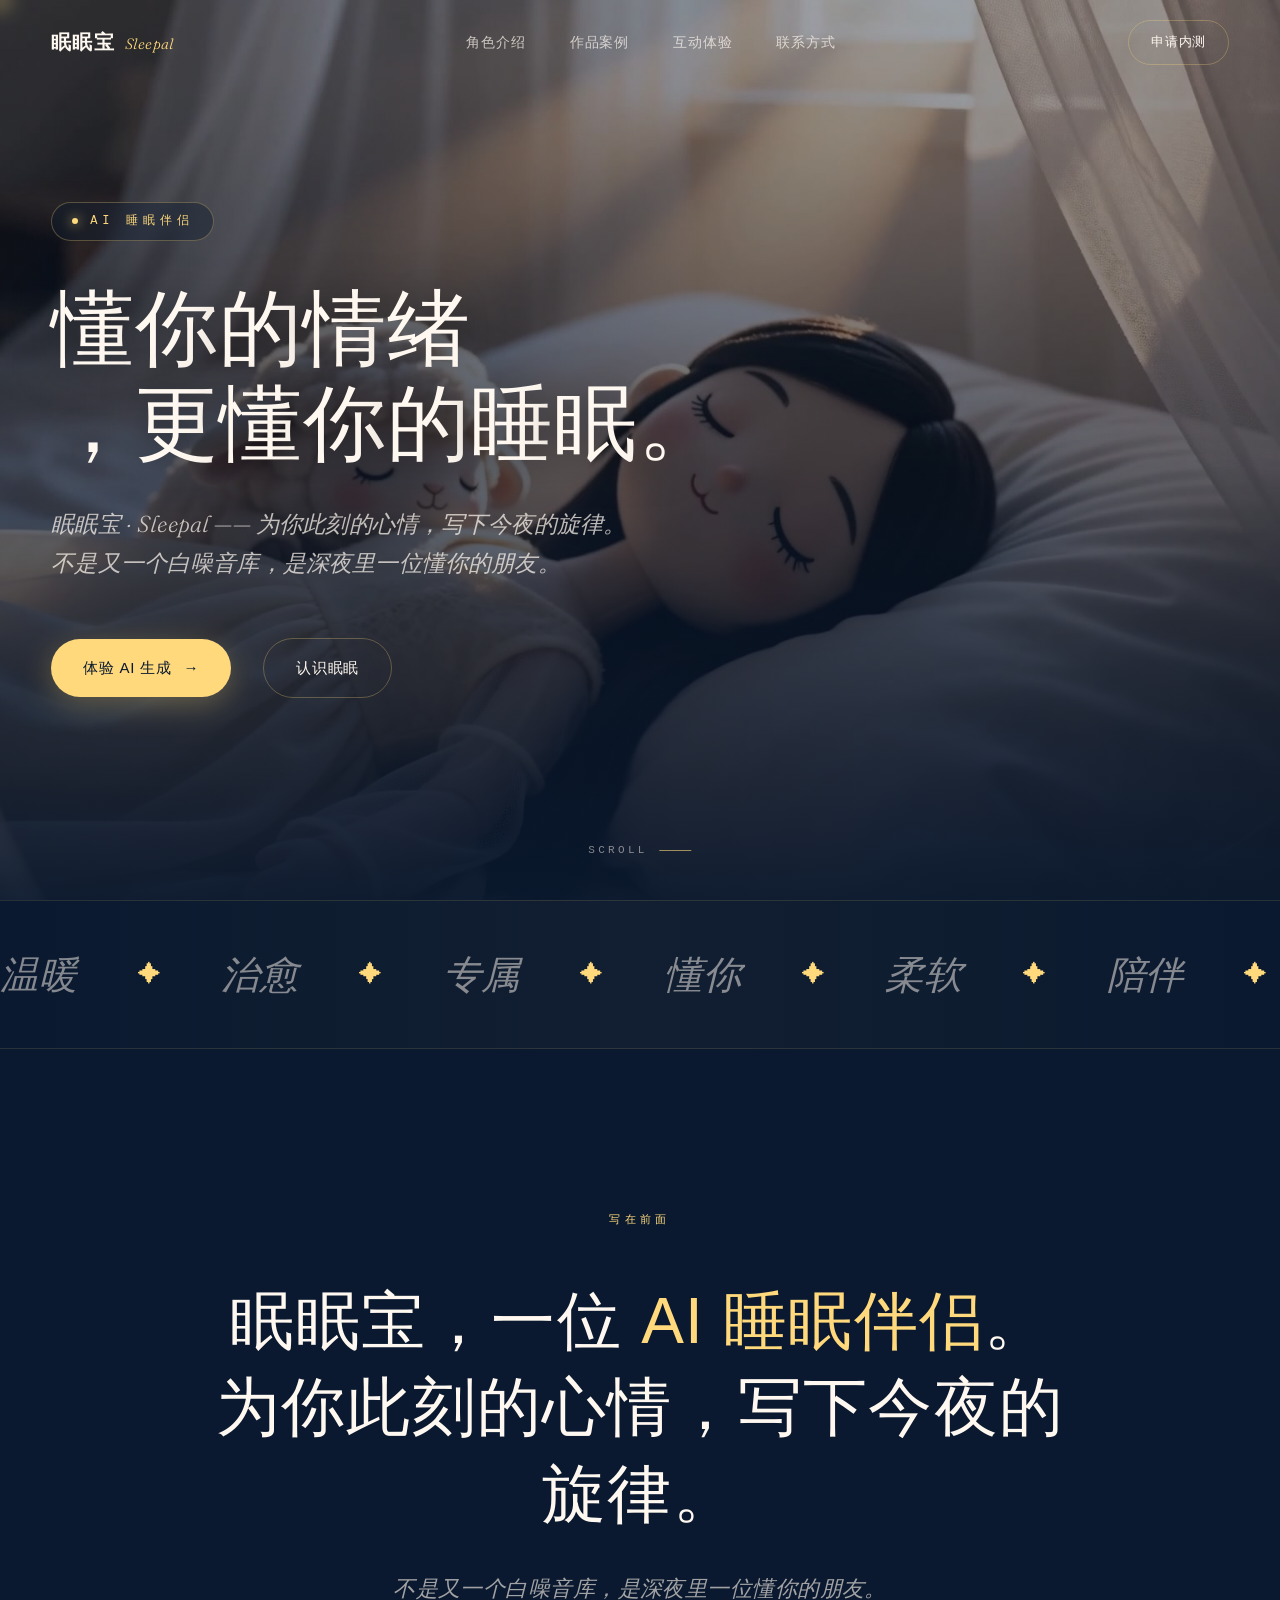
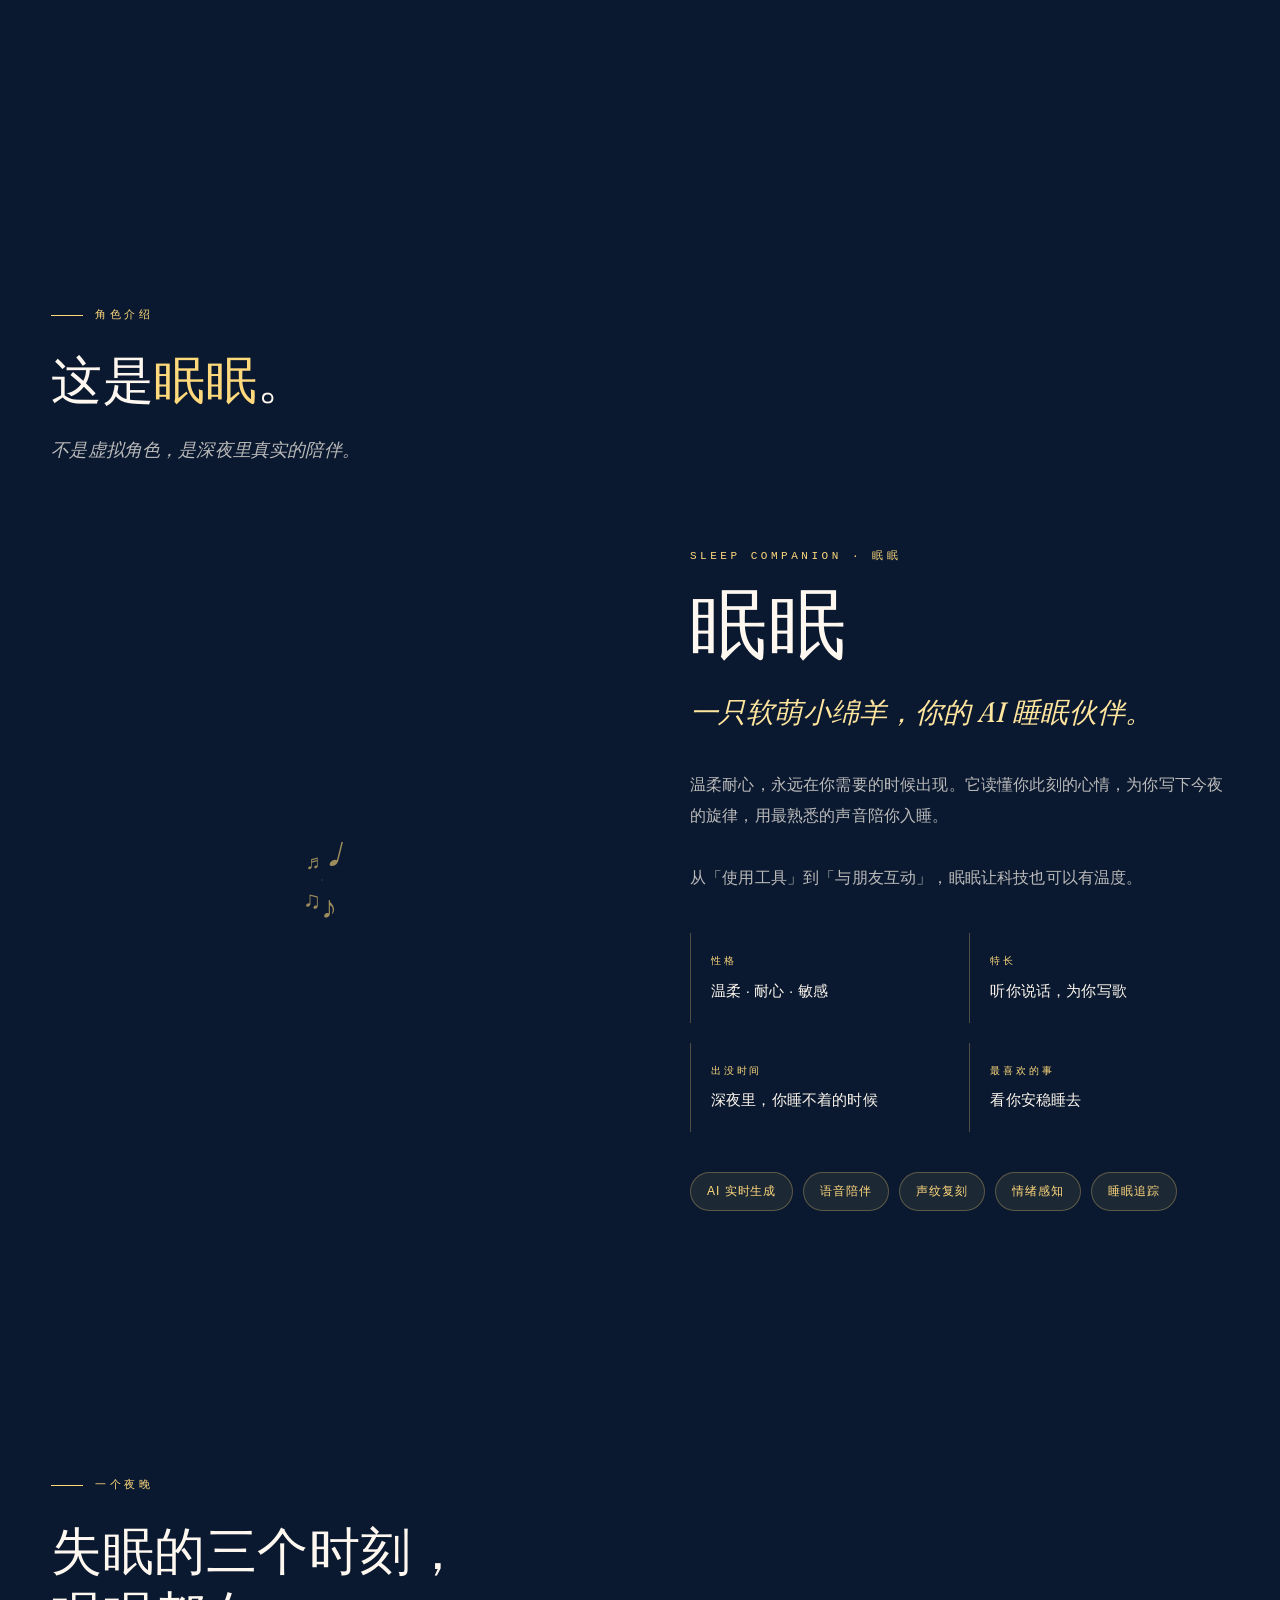
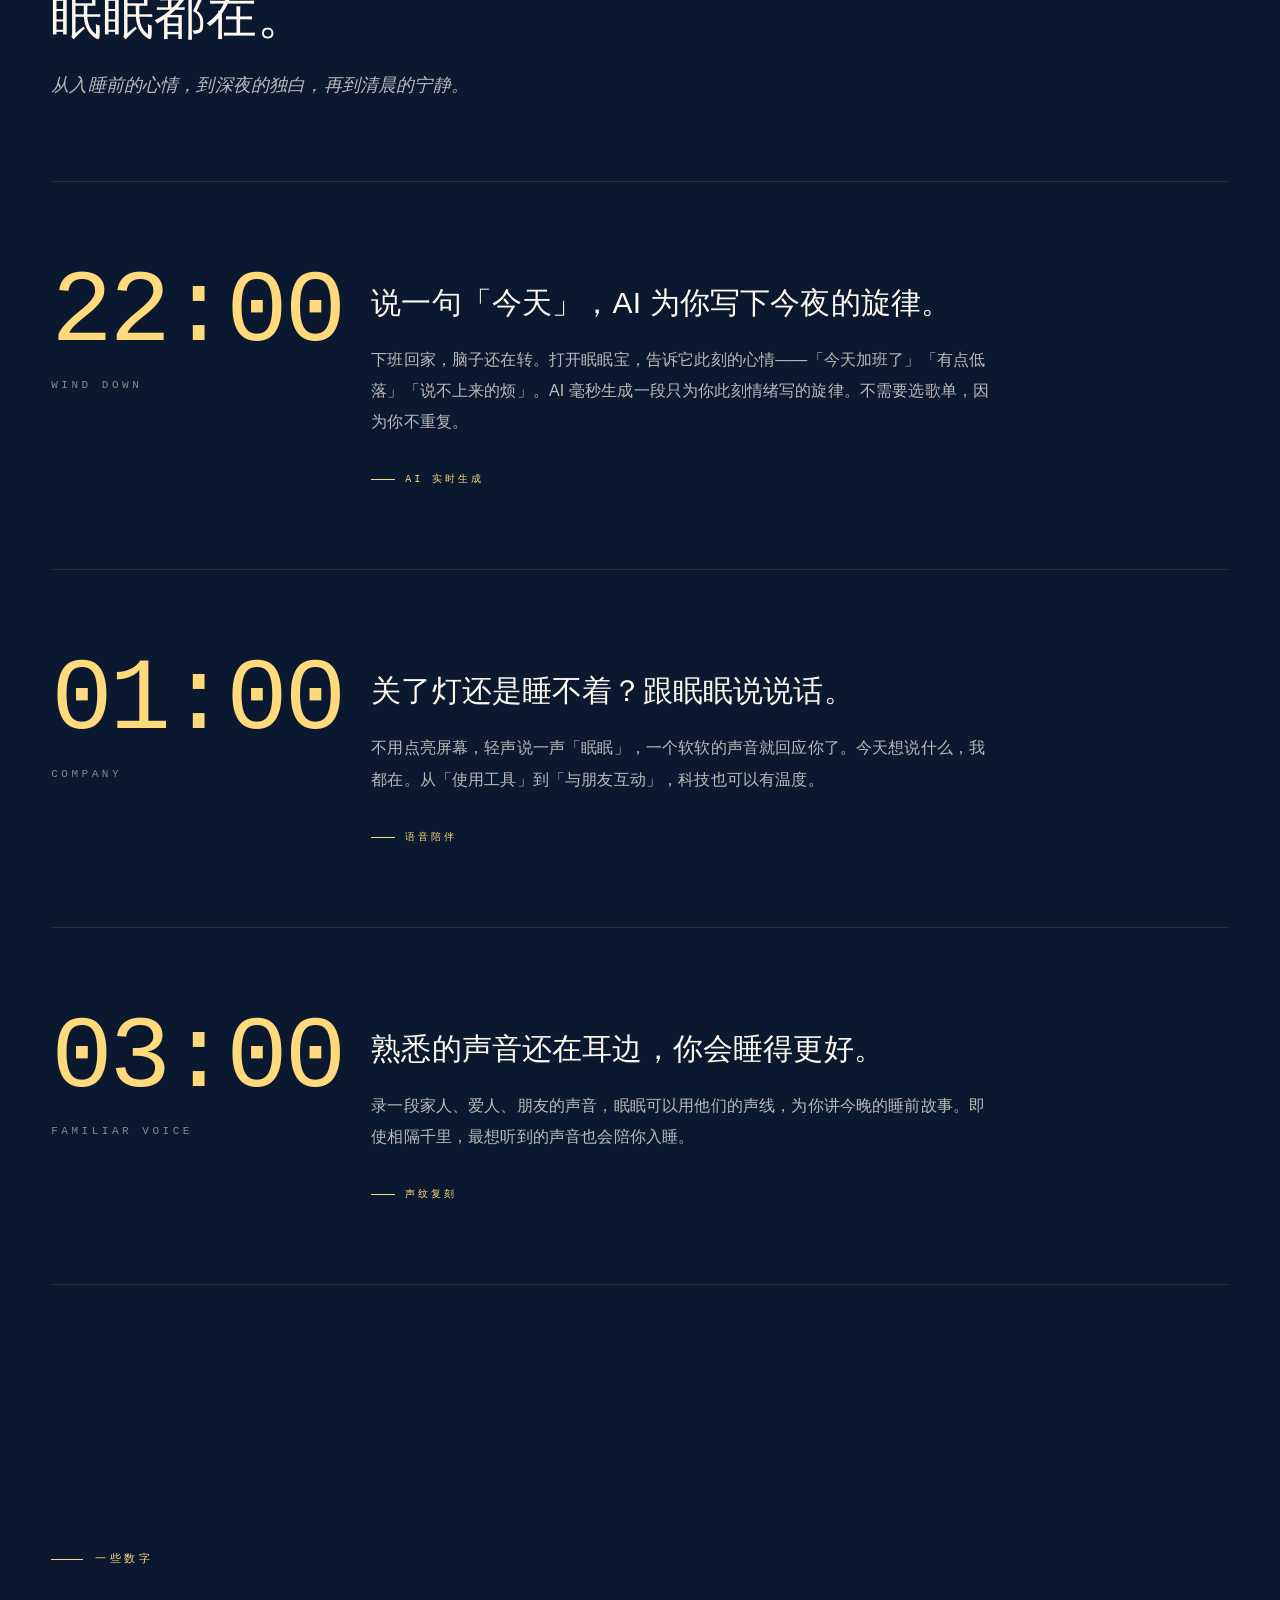
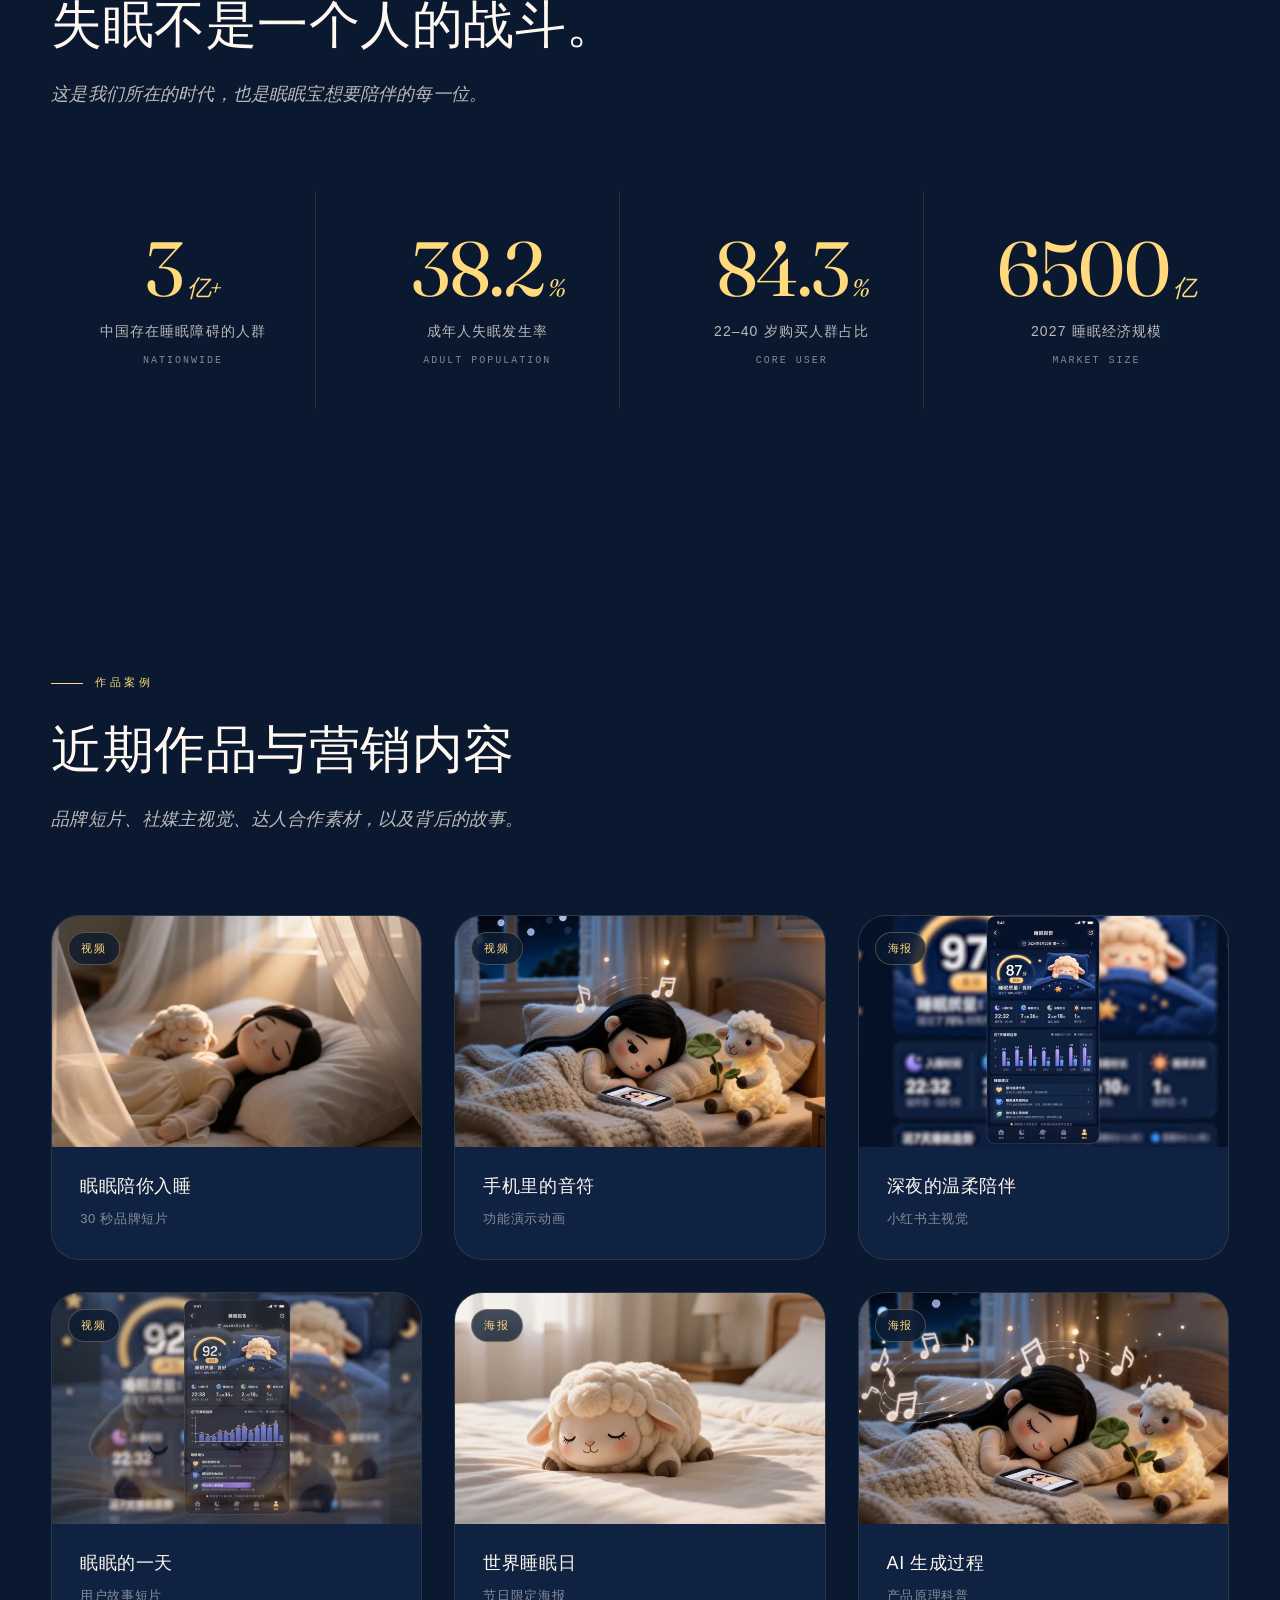
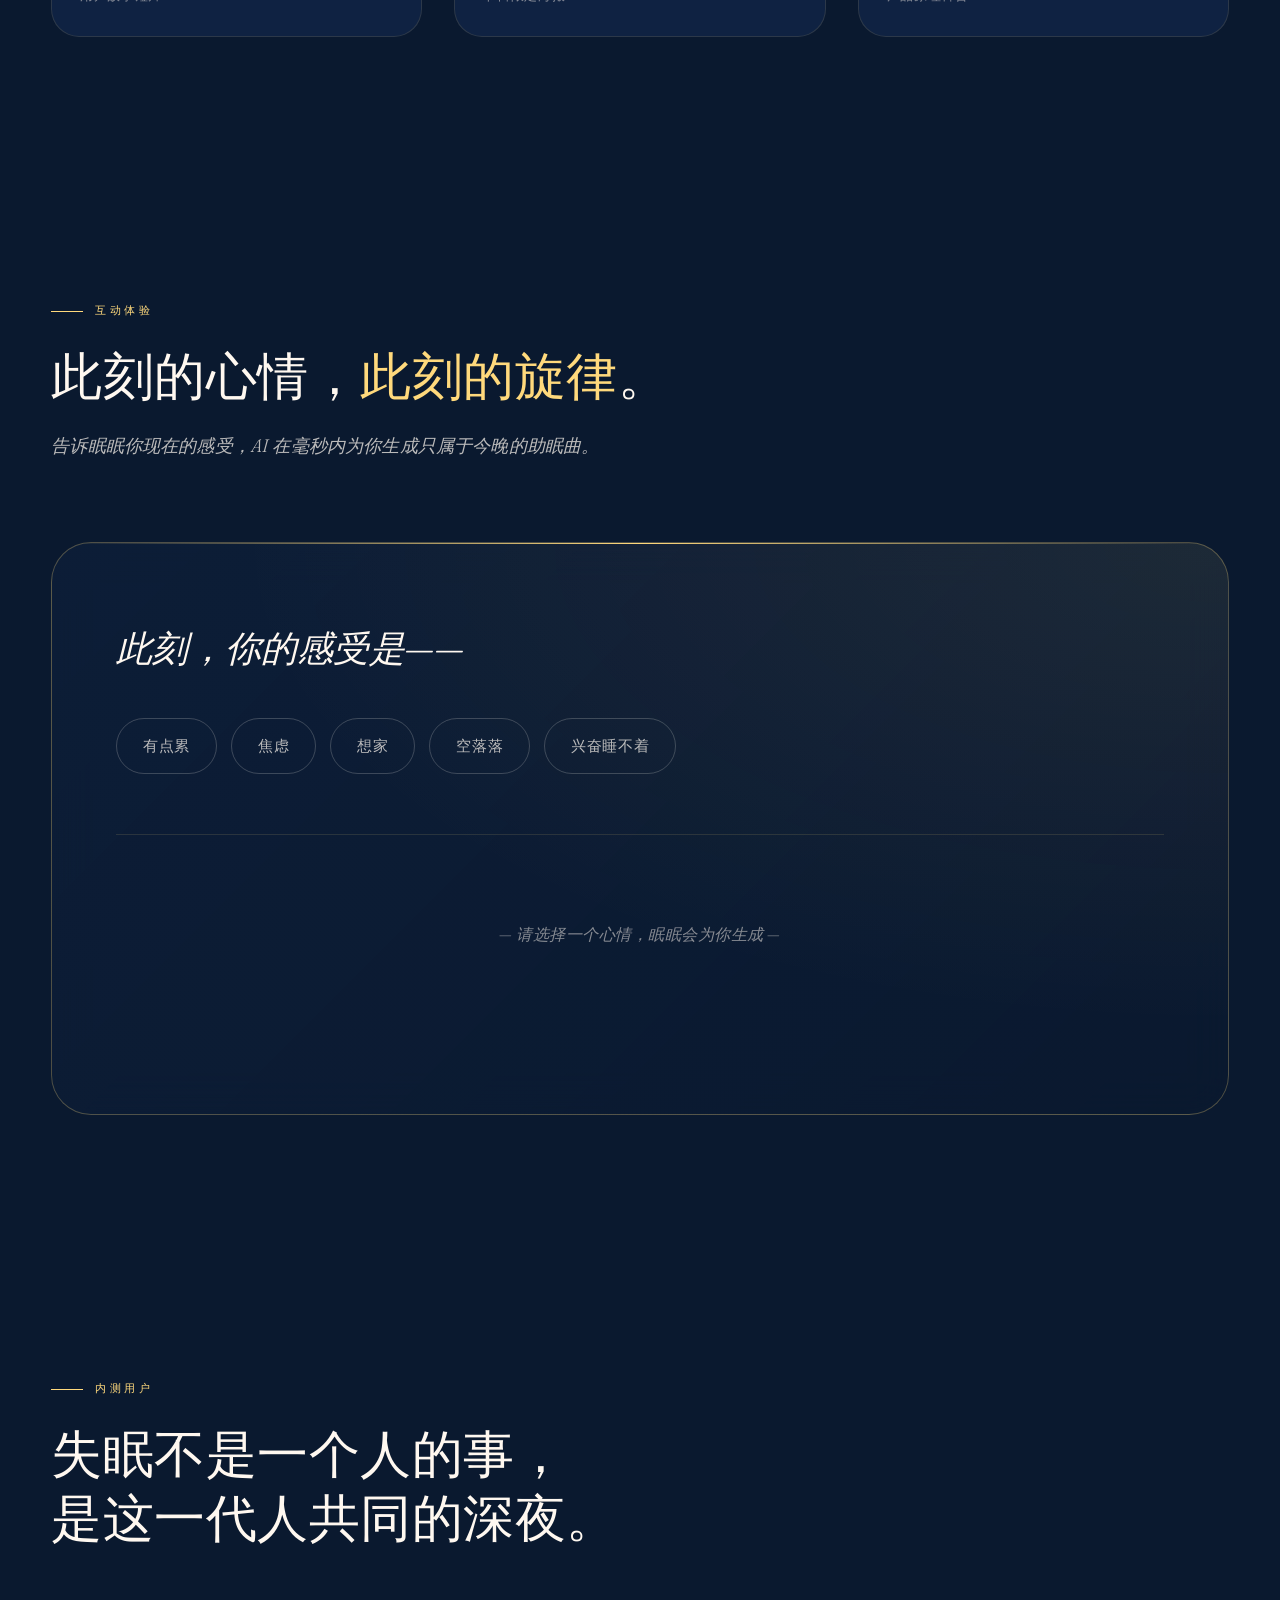
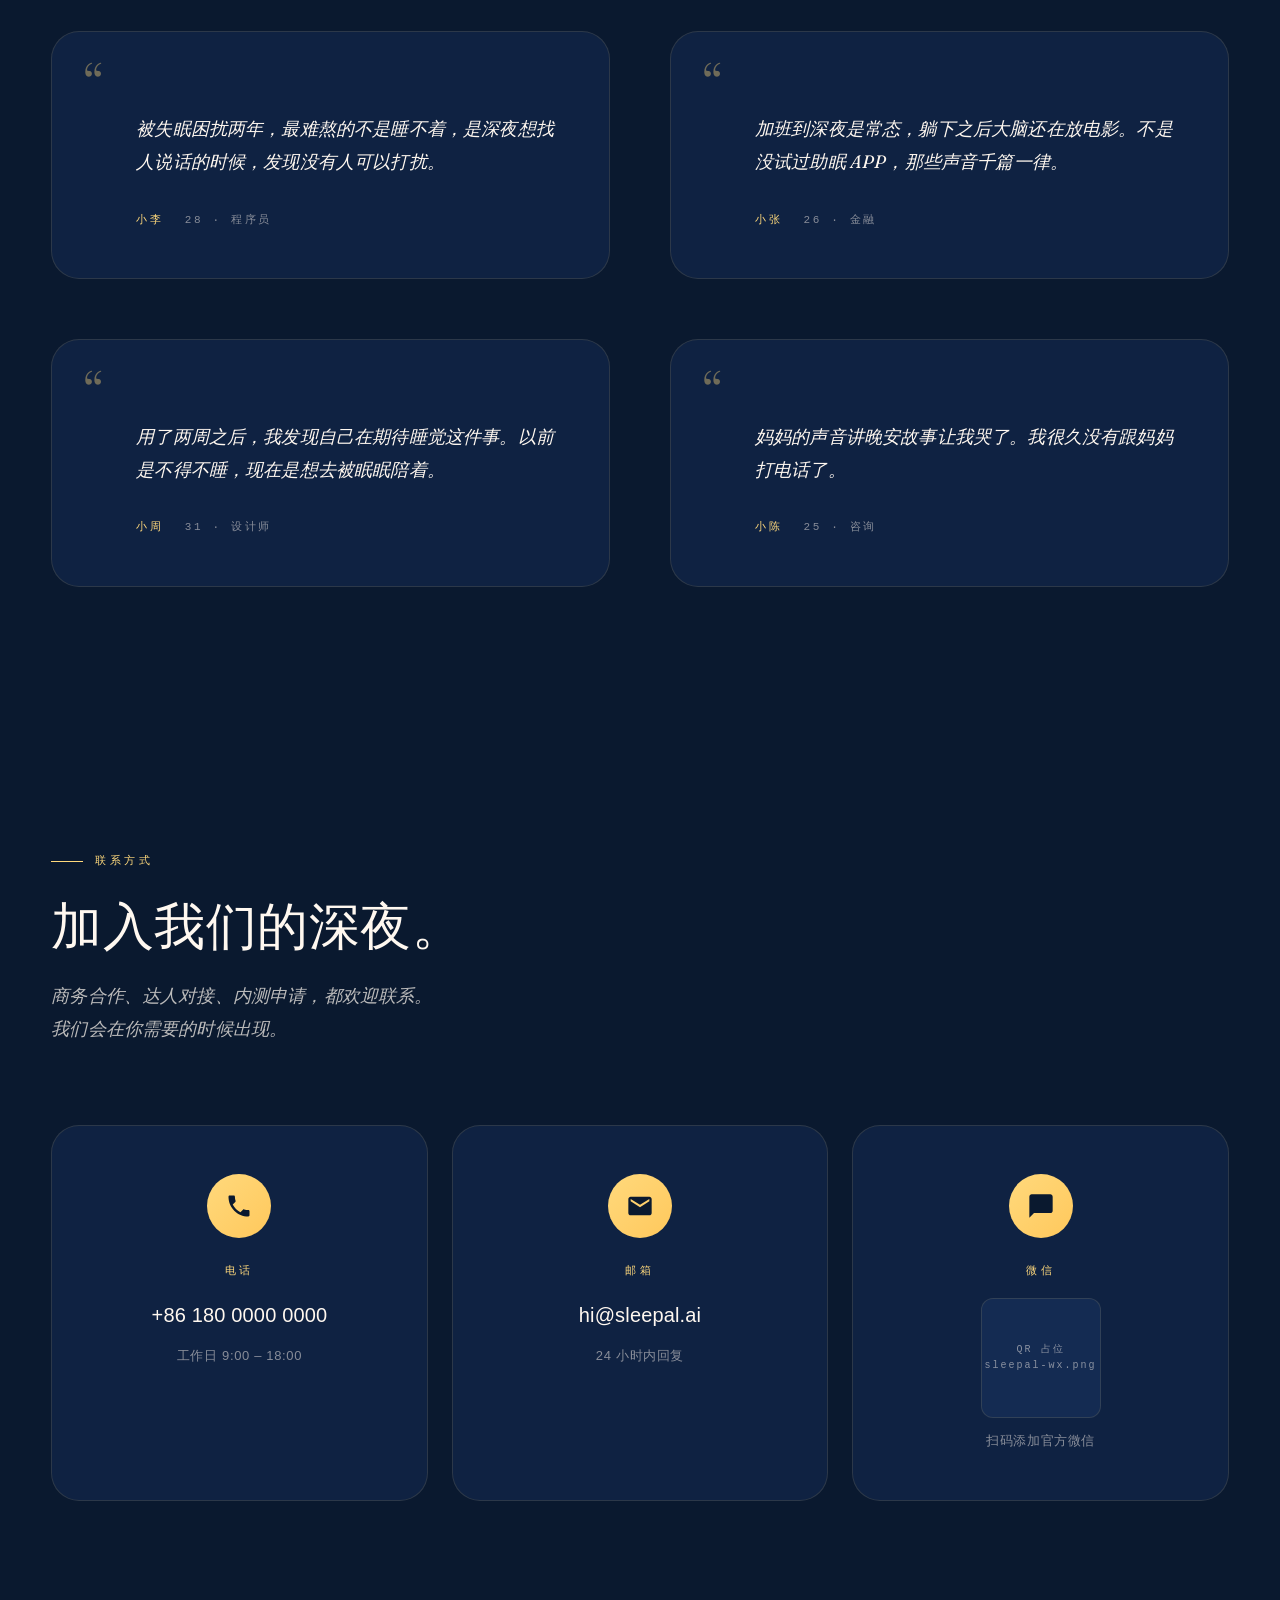
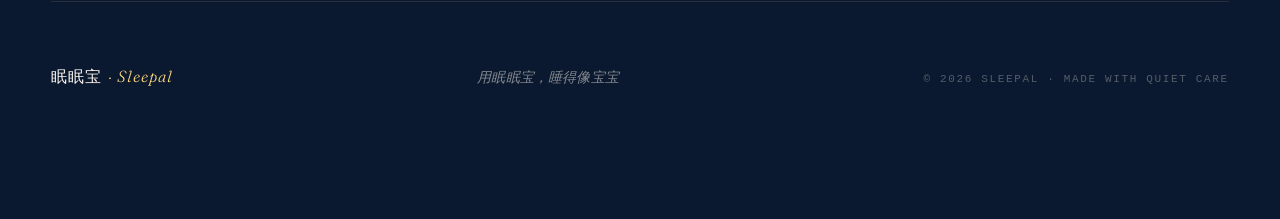
==== index.html @ dfbc7440 "Add files via upload" ====
<!DOCTYPE html>
<html lang="zh-CN">
<head>
<meta charset="UTF-8">
<meta name="viewport" content="width=device-width, initial-scale=1.0">
<meta name="theme-color" content="#0A192F">
<title>眠眠宝 Sleepal · AI 睡眠伴侣</title>
<link rel="icon" type="image/svg+xml" href="favicon.svg">
<link rel="preconnect" href="https://fonts.googleapis.com">
<link rel="preconnect" href="https://fonts.gstatic.com" crossorigin>
<link href="https://fonts.googleapis.com/css2?family=Inter:wght@300;400;500;600&family=Fraunces:opsz,wght@9..144,300;9..144,400;9..144,500;9..144,600&display=swap" rel="stylesheet">

<style>
:root {
  --bg-primary: #0A192F;
  --bg-secondary: #0F1F3D;
  --bg-tertiary: #142B52;
  --bg-card: rgba(20, 43, 82, 0.55);
  --bg-card-hover: rgba(20, 43, 82, 0.8);
  --border-subtle: rgba(255, 217, 124, 0.12);
  --border-strong: rgba(255, 217, 124, 0.28);
  --text-primary: #FFF8F0;
  --text-secondary: rgba(255, 248, 240, 0.72);
  --text-tertiary: rgba(255, 248, 240, 0.5);
  --text-quaternary: rgba(255, 248, 240, 0.3);
  --accent: #FFD97C;
  --accent-bright: #FFE59E;
  --accent-warm: #FFC85C;
  --accent-glow: rgba(255, 217, 124, 0.2);
  --accent-soft: rgba(255, 217, 124, 0.08);
  --peach: #FFE8D6;
  --dust-pink: #E8B4C8;
  --dust-lilac: #C4B4E0;
  --dust-mint: #B4E0D4;
  --font-cn: "PingFang SC", "Source Han Sans SC", "Noto Sans SC", -apple-system, BlinkMacSystemFont, sans-serif;
  --font-en: "Inter", -apple-system, BlinkMacSystemFont, sans-serif;
  --font-serif: "Fraunces", "Songti SC", "STSong", Georgia, serif;
  --font-mono: "SF Mono", "JetBrains Mono", "Menlo", monospace;
  --max-width: 1700px;
  --gutter: clamp(24px, 4vw, 80px);
  --section-py: clamp(80px, 10vw, 160px);
  --radius-sm: 12px;
  --radius: 20px;
  --radius-lg: 28px;
  --radius-xl: 40px;
  --radius-pill: 100px;
  --shadow-glow: 0 0 60px rgba(255, 217, 124, 0.2);
  --shadow-card: 0 12px 40px rgba(0, 0, 0, 0.4);
  --shadow-card-hover: 0 24px 60px rgba(0, 0, 0, 0.55);
  --ease: cubic-bezier(0.22, 1, 0.36, 1);
  --duration: 0.4s;
}

*, *::before, *::after { box-sizing: border-box; margin: 0; padding: 0; }
html { -webkit-font-smoothing: antialiased; -moz-osx-font-smoothing: grayscale; scroll-behavior: smooth; }
img, video { max-width: 100%; height: auto; display: block; }
button { font: inherit; color: inherit; background: none; border: none; cursor: pointer; }
a { color: inherit; text-decoration: none; }
ul { list-style: none; padding: 0; }
body {
  background: var(--bg-primary);
  color: var(--text-primary);
  font-family: var(--font-cn);
  font-weight: 300;
  line-height: 1.75;
  min-height: 100vh;
  overflow-x: hidden;
  letter-spacing: 0.01em;
  cursor: none;
}

/* ═══════════════════════════════════════════════
   Custom Cursor · warm gold spotlight
═══════════════════════════════════════════════ */
.cursor-dot, .cursor-glow {
  position: fixed;
  top: 0; left: 0;
  pointer-events: none;
  z-index: 9999;
  will-change: transform;
  transform: translate3d(-100px, -100px, 0);
  border-radius: 50%;
}
.cursor-dot {
  width: 8px; height: 8px;
  background: var(--accent);
  box-shadow: 0 0 12px var(--accent);
  transition: width 0.3s var(--ease), height 0.3s var(--ease), opacity 0.3s ease;
  margin-left: -4px; margin-top: -4px;
}
.cursor-glow {
  width: 40px; height: 40px;
  background: radial-gradient(circle, rgba(255, 217, 124, 0.35) 0%, transparent 70%);
  filter: blur(8px);
  transition: width 0.5s var(--ease), height 0.5s var(--ease), opacity 0.5s ease;
  margin-left: -20px; margin-top: -20px;
}
.cursor-dot.hover { width: 40px; height: 40px; margin-left: -20px; margin-top: -20px; background: transparent; border: 1.5px solid var(--accent); }
.cursor-glow.hover { width: 100px; height: 100px; margin-left: -50px; margin-top: -50px; opacity: 0.7; }
@media (hover: none) {
  body { cursor: auto; }
  .cursor-dot, .cursor-glow { display: none; }
}

/* ═══════════════════════════════════════════════
   Ambient background blobs
═══════════════════════════════════════════════ */
.blobs { position: fixed; inset: 0; z-index: 0; pointer-events: none; overflow: hidden; }
.blob {
  position: absolute;
  border-radius: 50%;
  filter: blur(80px);
  opacity: 0.35;
  animation: blob-drift 20s ease-in-out infinite;
  will-change: transform;
}
.blob-1 { width: 500px; height: 500px; background: rgba(255, 217, 124, 0.25); top: -100px; right: -100px; }
.blob-2 { width: 600px; height: 600px; background: rgba(196, 180, 224, 0.15); bottom: -200px; left: -150px; animation-delay: -10s; }
.blob-3 { width: 400px; height: 400px; background: rgba(180, 224, 212, 0.1); top: 60%; left: 40%; animation-delay: -5s; }
@keyframes blob-drift {
  0%,100% { transform: translate(0,0) scale(1); }
  33% { transform: translate(60px,-40px) scale(1.1); }
  66% { transform: translate(-40px,50px) scale(0.95); }
}

/* Stars */
.stars { position: fixed; inset: 0; z-index: 0; pointer-events: none; }
.stars::before {
  content: ""; position: absolute; inset: 0;
  background-image:
    radial-gradient(1px 1px at 12% 20%, rgba(255,248,240,0.7), transparent),
    radial-gradient(1.2px 1.2px at 25% 45%, rgba(232,204,106,0.6), transparent),
    radial-gradient(1px 1px at 42% 70%, rgba(255,248,240,0.5), transparent),
    radial-gradient(1.5px 1.5px at 58% 15%, rgba(232,204,106,0.7), transparent),
    radial-gradient(1px 1px at 72% 40%, rgba(255,248,240,0.6), transparent),
    radial-gradient(0.8px 0.8px at 85% 65%, rgba(255,248,240,0.5), transparent),
    radial-gradient(1.3px 1.3px at 92% 25%, rgba(232,204,106,0.6), transparent),
    radial-gradient(1px 1px at 15% 85%, rgba(255,248,240,0.4), transparent);
  animation: twinkle 5s ease-in-out infinite;
}
@keyframes twinkle { 0%,100% { opacity: 0.6; } 50% { opacity: 1; } }

/* ═══════════════════════════════════════════════
   Layout
═══════════════════════════════════════════════ */
.container { max-width: var(--max-width); margin: 0 auto; padding: 0 var(--gutter); width: 100%; position: relative; z-index: 1; }
.section { padding: var(--section-py) 0; position: relative; }
.section-header { max-width: 800px; margin-bottom: 80px; }
.section-eyebrow { display: inline-flex; align-items: center; gap: 12px; font-family: var(--font-mono); font-size: 11px; letter-spacing: 0.32em; color: var(--accent); text-transform: uppercase; margin-bottom: 24px; }
.section-eyebrow::before { content: ""; width: 32px; height: 1px; background: var(--accent); }
.section-title { font-family: var(--font-cn); font-size: clamp(36px, 4vw, 56px); font-weight: 300; color: var(--text-primary); line-height: 1.25; margin-bottom: 20px; letter-spacing: 0.01em; }
.section-title em { font-style: normal; color: var(--accent); font-weight: 400; }
.section-lead { font-family: var(--font-serif); font-style: italic; font-size: 18px; color: var(--text-secondary); max-width: 640px; line-height: 1.85; font-weight: 300; }

/* ═══════════════════════════════════════════════
   Scroll Reveal
═══════════════════════════════════════════════ */
.reveal {
  opacity: 0;
  transform: translateY(30px);
  transition: opacity 1s var(--ease), transform 1s var(--ease);
}
.reveal.visible { opacity: 1; transform: translateY(0); }
.reveal-delay-1 { transition-delay: 0.1s; }
.reveal-delay-2 { transition-delay: 0.2s; }
.reveal-delay-3 { transition-delay: 0.3s; }
.reveal-delay-4 { transition-delay: 0.4s; }

.reveal-blur { filter: blur(10px); opacity: 0; transition: all 1.4s var(--ease); }
.reveal-blur.visible { filter: blur(0); opacity: 1; }

/* Word stagger reveal (used for hero title) */
.split-word { display: inline-block; opacity: 0; transform: translateY(30px); transition: opacity 0.9s var(--ease), transform 0.9s var(--ease); }
.split-word.on { opacity: 1; transform: translateY(0); }

/* ═══════════════════════════════════════════════
   Nav
═══════════════════════════════════════════════ */
.nav { position: fixed; top: 0; left: 0; right: 0; z-index: 100; padding: 20px 0; transition: all var(--duration) var(--ease); background: transparent; border-bottom: 1px solid transparent; }
.nav.scrolled { padding: 14px 0; background: rgba(10, 25, 47, 0.85); backdrop-filter: blur(24px) saturate(140%); -webkit-backdrop-filter: blur(24px) saturate(140%); border-bottom-color: var(--border-subtle); }
.nav-inner { max-width: var(--max-width); margin: 0 auto; padding: 0 var(--gutter); display: flex; align-items: center; justify-content: space-between; gap: 40px; }
.nav-brand { display: flex; align-items: baseline; gap: 10px; flex-shrink: 0; }
.nav-brand-cn { font-family: var(--font-cn); font-size: 20px; font-weight: 600; color: var(--text-primary); letter-spacing: 0.06em; }
.nav-brand-en { font-family: var(--font-serif); font-style: italic; font-size: 15px; color: var(--accent); letter-spacing: 0.03em; }
.nav-items { display: flex; gap: 44px; align-items: center; }
.nav-items a { font-family: var(--font-cn); font-size: 14px; color: var(--text-secondary); padding: 4px 0; position: relative; transition: color 0.3s ease; letter-spacing: 0.06em; }
.nav-items a::after { content: ""; position: absolute; bottom: -4px; left: 0; width: 0; height: 1px; background: var(--accent); transition: width 0.4s var(--ease); }
.nav-items a:hover { color: var(--text-primary); }
.nav-items a:hover::after { width: 100%; }
.nav-cta { font-family: var(--font-cn); font-size: 13px; color: var(--text-primary); padding: 10px 22px; border: 1px solid var(--border-strong); border-radius: var(--radius-pill); transition: all 0.4s var(--ease); letter-spacing: 0.05em; white-space: nowrap; position: relative; overflow: hidden; }
.nav-cta:hover { background: var(--accent); color: var(--bg-primary); border-color: var(--accent); }

/* ═══════════════════════════════════════════════
   Hero
═══════════════════════════════════════════════ */
.hero { position: relative; height: 100vh; min-height: 640px; overflow: hidden; display: flex; align-items: center; }
.hero-video { position: absolute; inset: 0; width: 100%; height: 100%; object-fit: cover; z-index: 0; }
.hero-overlay { position: absolute; inset: 0; z-index: 1; background: linear-gradient(180deg, rgba(10, 25, 47, 0.4) 0%, rgba(10, 25, 47, 0.5) 50%, rgba(10, 25, 47, 0.95) 100%), radial-gradient(ellipse at 30% 50%, rgba(10, 25, 47, 0.3) 0%, transparent 60%); }
.hero-content { position: relative; z-index: 2; max-width: var(--max-width); width: 100%; margin: 0 auto; padding: 0 var(--gutter); }
.hero-eyebrow { display: inline-flex; align-items: center; gap: 12px; font-family: var(--font-mono); font-size: 12px; letter-spacing: 0.4em; color: var(--accent); text-transform: uppercase; margin-bottom: 40px; padding: 8px 20px; border: 1px solid var(--border-strong); border-radius: var(--radius-pill); background: rgba(10, 25, 47, 0.4); backdrop-filter: blur(10px); }
.hero-eyebrow::before { content: ""; width: 6px; height: 6px; border-radius: 50%; background: var(--accent); box-shadow: 0 0 12px var(--accent); animation: pulse 2s ease-in-out infinite; }
@keyframes pulse { 0%,100% { opacity: 1; transform: scale(1); } 50% { opacity: 0.5; transform: scale(0.85); } }
.hero-title { font-family: var(--font-cn); font-size: clamp(48px, 6.5vw, 96px); font-weight: 300; color: var(--text-primary); line-height: 1.15; letter-spacing: 0.01em; margin-bottom: 32px; max-width: 1100px; text-shadow: 0 4px 40px rgba(0, 0, 0, 0.5); }
.hero-subtitle { font-family: var(--font-serif); font-style: italic; font-size: clamp(18px, 1.8vw, 24px); color: var(--text-secondary); max-width: 640px; line-height: 1.7; margin-bottom: 56px; font-weight: 300; }
.hero-cta-row { display: flex; gap: 32px; align-items: center; flex-wrap: wrap; }
.hero-scroll-hint { position: absolute; bottom: 40px; left: 50%; transform: translateX(-50%); z-index: 3; font-family: var(--font-mono); font-size: 11px; color: var(--text-tertiary); letter-spacing: 0.3em; text-transform: uppercase; display: flex; align-items: center; gap: 12px; }
.hero-scroll-hint::after { content: ""; width: 32px; height: 1px; background: var(--accent); opacity: 0.6; animation: scroll-line 2.5s ease-in-out infinite; }
@keyframes scroll-line { 0%,100% { transform: scaleX(0.3); opacity: 0.3; } 50% { transform: scaleX(1); opacity: 0.9; } }

/* ═══════════════════════════════════════════════
   Buttons — with ripple + magnetic
═══════════════════════════════════════════════ */
.btn { display: inline-flex; align-items: center; gap: 12px; font-family: var(--font-cn); font-size: 15px; font-weight: 500; padding: 16px 32px; border-radius: var(--radius-pill); cursor: pointer; transition: transform var(--duration) var(--ease), box-shadow var(--duration) var(--ease), background var(--duration) var(--ease); letter-spacing: 0.05em; white-space: nowrap; position: relative; overflow: hidden; will-change: transform; }
.btn-primary { color: var(--bg-primary); background: var(--accent); box-shadow: 0 8px 32px rgba(255, 217, 124, 0.3); }
.btn-primary:hover { box-shadow: 0 14px 40px rgba(255, 217, 124, 0.5); background: var(--accent-bright); }
.btn-primary .arrow { transition: transform var(--duration) var(--ease); }
.btn-primary:hover .arrow { transform: translateX(6px); }
.btn-ghost { color: var(--text-primary); background: transparent; border: 1px solid var(--border-strong); }
.btn-ghost:hover { background: rgba(255, 217, 124, 0.1); border-color: var(--accent); }
.ripple { position: absolute; border-radius: 50%; background: rgba(255,255,255,0.4); transform: scale(0); animation: ripple 0.6s var(--ease); pointer-events: none; }
@keyframes ripple { to { transform: scale(4); opacity: 0; } }

/* ═══════════════════════════════════════════════
   Marquee
═══════════════════════════════════════════════ */
.marquee { padding: 40px 0; overflow: hidden; border-top: 1px solid var(--border-subtle); border-bottom: 1px solid var(--border-subtle); background: linear-gradient(90deg, transparent 0%, rgba(255,217,124,0.03) 50%, transparent 100%); }
.marquee-track { display: flex; gap: 60px; white-space: nowrap; animation: marquee 40s linear infinite; will-change: transform; }
.marquee-item { font-family: var(--font-serif); font-style: italic; font-size: clamp(24px, 3vw, 40px); color: var(--text-tertiary); font-weight: 300; letter-spacing: 0.02em; display: inline-flex; align-items: center; gap: 60px; }
.marquee-item::after { content: "✦"; color: var(--accent); font-style: normal; font-size: 0.6em; }
@keyframes marquee { 0% { transform: translateX(0); } 100% { transform: translateX(-50%); } }

/* ═══════════════════════════════════════════════
   Manifesto
═══════════════════════════════════════════════ */
.manifesto { min-height: 80vh; display: flex; flex-direction: column; align-items: center; justify-content: center; padding: 120px var(--gutter); text-align: center; position: relative; }
.manifesto-mark { font-family: var(--font-mono); font-size: 11px; letter-spacing: 0.4em; color: var(--accent); text-transform: uppercase; margin-bottom: 48px; opacity: 0.7; }
.manifesto-line { font-family: var(--font-cn); font-size: clamp(32px, 5vw, 64px); font-weight: 300; color: var(--text-primary); line-height: 1.35; letter-spacing: 0.02em; max-width: 900px; margin-bottom: 32px; }
.manifesto-line em { font-style: normal; color: var(--accent); font-weight: 400; }
.manifesto-sub { font-family: var(--font-serif); font-size: clamp(18px, 2vw, 22px); font-style: italic; color: rgba(245,237,227,0.65); font-weight: 300; letter-spacing: 0.02em; max-width: 640px; }

/* ═══════════════════════════════════════════════
   Character — 眠眠 showcase
═══════════════════════════════════════════════ */
.char-showcase { display: grid; grid-template-columns: 1fr 1fr; gap: 100px; align-items: center; }
.char-frame { position: relative; aspect-ratio: 1; max-width: 620px; margin: 0 auto; will-change: transform; transition: transform 0.6s var(--ease); }
.char-frame-inner { position: absolute; inset: 0; border-radius: 50%; background: radial-gradient(circle at 30% 30%, rgba(255, 217, 124, 0.15), transparent 60%), linear-gradient(135deg, var(--bg-tertiary), var(--bg-secondary)); border: 1px solid var(--border-subtle); box-shadow: var(--shadow-card), var(--shadow-glow); overflow: hidden; display: flex; align-items: center; justify-content: center; }
.char-frame-inner::before { content: ""; position: absolute; inset: -50%; background: conic-gradient(from 0deg, transparent 0deg, rgba(255,217,124,0.15) 90deg, transparent 180deg); animation: rotate 12s linear infinite; }
@keyframes rotate { to { transform: rotate(360deg); } }
.char-frame-inner img { position: relative; z-index: 1; width: 90%; height: 90%; object-fit: contain; filter: drop-shadow(0 8px 40px rgba(0,0,0,0.4)); animation: gentle-float 5s ease-in-out infinite; }
@keyframes gentle-float { 0%,100% { transform: translateY(0); } 50% { transform: translateY(-12px); } }
.char-placeholder { position: relative; z-index: 1; text-align: center; padding: 60px; }
.char-placeholder-svg { width: 60%; margin: 0 auto 24px; opacity: 0.7; }
.char-placeholder-text { font-family: var(--font-mono); font-size: 11px; color: var(--text-tertiary); letter-spacing: 0.25em; text-transform: uppercase; line-height: 2; }

/* Floating notes around character */
.char-notes { position: absolute; inset: 0; pointer-events: none; }
.char-notes .note-tag { position: absolute; font-family: var(--font-serif); font-size: 32px; font-style: italic; color: var(--accent); opacity: 0.6; animation: note-drift 6s ease-in-out infinite; }
.char-notes .n1 { top: 8%; left: 5%; animation-delay: 0s; }
.char-notes .n2 { top: 22%; right: 8%; animation-delay: 1.5s; font-size: 24px; }
.char-notes .n3 { bottom: 15%; left: 12%; animation-delay: 3s; font-size: 28px; }
.char-notes .n4 { bottom: 25%; right: 6%; animation-delay: 4.5s; font-size: 20px; }
@keyframes note-drift {
  0%,100% { transform: translateY(0) rotate(-3deg); opacity: 0.5; }
  50% { transform: translateY(-16px) rotate(3deg); opacity: 0.9; }
}

.char-content { max-width: 540px; }
.char-role { font-family: var(--font-mono); font-size: 11px; color: var(--accent); letter-spacing: 0.32em; text-transform: uppercase; margin-bottom: 20px; }
.char-name { font-family: var(--font-cn); font-size: clamp(60px, 6vw, 96px); font-weight: 400; color: var(--text-primary); line-height: 1; margin-bottom: 28px; letter-spacing: 0.03em; }
.char-tagline { font-family: var(--font-serif); font-style: italic; font-size: clamp(22px, 2.2vw, 28px); color: var(--accent-bright); margin-bottom: 36px; line-height: 1.5; font-weight: 400; }
.char-desc { font-family: var(--font-cn); font-size: 16px; color: var(--text-secondary); line-height: 1.95; margin-bottom: 40px; }
.char-personality { display: grid; grid-template-columns: repeat(2, 1fr); gap: 20px; margin-bottom: 40px; }
.personality-item { padding: 20px; border-left: 1px solid var(--border-strong); transition: all 0.4s var(--ease); }
.personality-item:hover { border-left-color: var(--accent); background: var(--accent-soft); }
.personality-label { font-family: var(--font-mono); font-size: 10px; color: var(--accent); letter-spacing: 0.28em; text-transform: uppercase; margin-bottom: 8px; }
.personality-value { font-family: var(--font-cn); font-size: 15px; color: var(--text-primary); line-height: 1.6; }
.char-features { display: flex; flex-wrap: wrap; gap: 10px; }
.char-feature { font-family: var(--font-cn); font-size: 12px; color: var(--accent); padding: 8px 16px; border: 1px solid var(--border-strong); border-radius: var(--radius-pill); background: var(--accent-soft); letter-spacing: 0.08em; }

/* ═══════════════════════════════════════════════
   Three Moments
═══════════════════════════════════════════════ */
.moments { display: flex; flex-direction: column; gap: 0; }
.moment { display: grid; grid-template-columns: 240px 1fr; gap: 80px; padding: 80px 0; border-top: 1px solid var(--border-subtle); align-items: start; }
.moment:last-child { border-bottom: 1px solid var(--border-subtle); }
.moment-time-block { position: relative; }
.moment-time { font-family: var(--font-mono); font-size: clamp(56px, 8vw, 108px); font-weight: 200; color: var(--accent); letter-spacing: -0.03em; line-height: 1; margin-bottom: 12px; }
.moment-label { font-family: var(--font-mono); font-size: 11px; color: var(--text-tertiary); letter-spacing: 0.32em; text-transform: uppercase; }
.moment-content { padding-top: 20px; }
.moment-head { font-family: var(--font-cn); font-size: clamp(22px, 2.6vw, 30px); font-weight: 400; color: var(--text-primary); line-height: 1.4; margin-bottom: 20px; }
.moment-body { font-family: var(--font-cn); font-size: 16px; color: var(--text-secondary); line-height: 1.95; margin-bottom: 24px; max-width: 620px; }
.moment-tag { display: inline-flex; align-items: center; gap: 10px; font-family: var(--font-mono); font-size: 10px; color: var(--accent); letter-spacing: 0.3em; text-transform: uppercase; }
.moment-tag::before { content: ""; width: 24px; height: 1px; background: var(--accent); }

/* ═══════════════════════════════════════════════
   Stats
═══════════════════════════════════════════════ */
.stats { display: grid; grid-template-columns: repeat(4, 1fr); gap: 40px; }
.stat { text-align: center; padding: 40px 20px; border-right: 1px solid var(--border-subtle); }
.stat:last-child { border-right: none; }
.stat-num { font-family: var(--font-serif); font-size: clamp(48px, 6vw, 80px); font-weight: 400; color: var(--accent); line-height: 1; margin-bottom: 12px; letter-spacing: -0.02em; }
.stat-unit { font-family: var(--font-serif); font-size: 24px; color: var(--accent); font-style: italic; margin-left: 4px; }
.stat-label { font-family: var(--font-cn); font-size: 14px; color: var(--text-secondary); letter-spacing: 0.08em; }
.stat-sub { font-family: var(--font-mono); font-size: 10px; color: var(--text-tertiary); letter-spacing: 0.2em; text-transform: uppercase; margin-top: 8px; }

/* ═══════════════════════════════════════════════
   Interactive Demo
═══════════════════════════════════════════════ */
.demo-stage { padding: 80px clamp(32px, 5vw, 80px); background: radial-gradient(ellipse at top right, rgba(255, 217, 124, 0.08), transparent 60%), linear-gradient(135deg, rgba(15, 33, 61, 0.6) 0%, rgba(10, 25, 47, 0.8) 100%); border: 1px solid var(--border-strong); border-radius: var(--radius-xl); backdrop-filter: blur(20px); position: relative; overflow: hidden; }
.demo-stage::before { content: ""; position: absolute; top: 0; left: 0; right: 0; height: 1px; background: linear-gradient(90deg, transparent, var(--accent), transparent); }
.demo-prompt { font-family: var(--font-serif); font-size: clamp(24px, 3vw, 36px); color: var(--text-primary); margin-bottom: 44px; font-style: italic; font-weight: 400; line-height: 1.4; }
.demo-picker { display: flex; flex-wrap: wrap; gap: 14px; margin-bottom: 60px; }
.demo-chip { font-family: var(--font-cn); font-size: 15px; color: var(--text-secondary); background: transparent; border: 1px solid rgba(255, 248, 240, 0.2); padding: 14px 26px; border-radius: var(--radius-pill); transition: all var(--duration) var(--ease); letter-spacing: 0.04em; position: relative; overflow: visible; }
.demo-chip:hover { border-color: var(--accent); color: var(--text-primary); transform: translateY(-2px); }
.demo-chip.active { background: var(--accent); color: var(--bg-primary); border-color: var(--accent); font-weight: 500; box-shadow: 0 4px 20px var(--accent-glow); }
.demo-canvas { min-height: 200px; padding: 48px 0; display: flex; align-items: center; justify-content: center; border-top: 1px solid var(--border-subtle); }
.demo-empty { font-family: var(--font-serif); font-style: italic; font-size: 16px; color: var(--text-tertiary); letter-spacing: 0.03em; }
.demo-loading { display: none; flex-direction: column; align-items: center; gap: 28px; }
.demo-loading.on { display: flex; }
.dots { display: flex; gap: 12px; }
.dots span { width: 8px; height: 8px; border-radius: 50%; background: var(--accent); box-shadow: 0 0 12px var(--accent); animation: dot-jump 1.4s ease-in-out infinite; }
.dots span:nth-child(2) { animation-delay: 0.15s; } .dots span:nth-child(3) { animation-delay: 0.3s; } .dots span:nth-child(4) { animation-delay: 0.45s; } .dots span:nth-child(5) { animation-delay: 0.6s; }
@keyframes dot-jump { 0%,100% { transform: translateY(0); opacity: 0.4; } 50% { transform: translateY(-16px); opacity: 1; } }
.demo-loading-text { font-family: var(--font-serif); font-size: 16px; font-style: italic; color: var(--text-secondary); letter-spacing: 0.03em; }
.demo-track { display: none; align-items: center; gap: 40px; width: 100%; flex-wrap: wrap; }
.demo-track.on { display: flex; }
.track-play { width: 68px; height: 68px; border-radius: 50%; background: var(--accent); color: var(--bg-primary); display: flex; align-items: center; justify-content: center; box-shadow: 0 6px 30px var(--accent-glow); transition: transform var(--duration) var(--ease); flex-shrink: 0; }
.track-play:hover { transform: scale(1.08); }
.track-play svg { width: 24px; height: 24px; margin-left: 3px; }
.track-info { flex: 1; min-width: 220px; }
.track-title { font-family: var(--font-serif); font-size: clamp(24px, 2.6vw, 32px); color: var(--text-primary); margin-bottom: 8px; font-weight: 400; font-style: italic; letter-spacing: 0.01em; }
.track-meta { font-family: var(--font-mono); font-size: 11px; color: var(--text-tertiary); letter-spacing: 0.15em; text-transform: uppercase; }
.waveform { flex: 1; min-width: 200px; height: 44px; display: flex; align-items: center; gap: 3px; }
.waveform span { flex: 1; background: linear-gradient(180deg, var(--accent-bright), var(--accent)); border-radius: 2px; animation: wave 1.4s ease-in-out infinite; }
@keyframes wave { 0%,100% { height: 20%; opacity: 0.5; } 50% { height: 100%; opacity: 1; } }

/* Sparkle particles */
.sparkle { position: fixed; pointer-events: none; z-index: 9998; width: 6px; height: 6px; border-radius: 50%; background: var(--accent-bright); box-shadow: 0 0 8px var(--accent); animation: sparkle 0.8s var(--ease) forwards; }
@keyframes sparkle {
  0% { transform: translate(0,0) scale(1); opacity: 1; }
  100% { transform: translate(var(--x), var(--y)) scale(0); opacity: 0; }
}

/* ═══════════════════════════════════════════════
   Works
═══════════════════════════════════════════════ */
.works-grid { display: grid; grid-template-columns: repeat(3, 1fr); gap: 32px; }
.work-card { border-radius: var(--radius-lg); overflow: hidden; background: var(--bg-card); border: 1px solid var(--border-subtle); transition: transform var(--duration) var(--ease), background var(--duration) var(--ease), border-color var(--duration) var(--ease), box-shadow var(--duration) var(--ease); cursor: pointer; }
.work-card:hover { transform: translateY(-6px); background: var(--bg-card-hover); border-color: var(--border-strong); box-shadow: var(--shadow-card-hover); }
.work-thumb { position: relative; aspect-ratio: 16 / 10; overflow: hidden; background: linear-gradient(135deg, var(--bg-tertiary), var(--bg-secondary)); display: flex; align-items: center; justify-content: center; }
.work-thumb img { width: 100%; height: 100%; object-fit: cover; transition: transform 0.6s var(--ease); }
.work-card:hover .work-thumb img { transform: scale(1.06); }
.work-type { position: absolute; top: 16px; left: 16px; padding: 6px 12px; border-radius: var(--radius-pill); background: rgba(10, 25, 47, 0.75); backdrop-filter: blur(12px); font-family: var(--font-cn); font-size: 11px; color: var(--accent); letter-spacing: 0.15em; border: 1px solid var(--border-strong); }
.work-play { position: absolute; top: 50%; left: 50%; transform: translate(-50%, -50%); width: 60px; height: 60px; border-radius: 50%; background: rgba(255, 217, 124, 0.9); color: var(--bg-primary); display: flex; align-items: center; justify-content: center; transition: all var(--duration) var(--ease); opacity: 0; }
.work-card:hover .work-play { opacity: 1; transform: translate(-50%, -50%) scale(1.1); }
.work-play svg { width: 22px; height: 22px; margin-left: 3px; }
.work-info { padding: 24px 28px 28px; }
.work-title { font-family: var(--font-cn); font-size: 18px; font-weight: 500; color: var(--text-primary); margin-bottom: 6px; letter-spacing: 0.03em; }
.work-desc { font-family: var(--font-cn); font-size: 13px; color: var(--text-tertiary); letter-spacing: 0.05em; }

/* ═══════════════════════════════════════════════
   Voices
═══════════════════════════════════════════════ */
.voices-grid { display: grid; grid-template-columns: repeat(2, 1fr); gap: 60px; }
.voice-card { padding: 48px 44px; background: var(--bg-card); border-radius: var(--radius-lg); border: 1px solid var(--border-subtle); transition: all var(--duration) var(--ease); position: relative; }
.voice-card:hover { border-color: var(--border-strong); transform: translateY(-4px); background: var(--bg-card-hover); }
.voice-card::before { content: "\201C"; position: absolute; top: 24px; left: 32px; font-family: var(--font-serif); font-size: 60px; color: var(--accent); opacity: 0.4; line-height: 1; }
.voice-quote { font-family: var(--font-serif); font-size: 18px; font-style: italic; color: var(--text-primary); line-height: 1.85; margin: 32px 0 32px; padding-left: 40px; font-weight: 400; }
.voice-attr { font-family: var(--font-mono); font-size: 11px; color: var(--accent); letter-spacing: 0.24em; padding-left: 40px; }
.voice-attr span { color: var(--text-tertiary); margin-left: 12px; }

/* ═══════════════════════════════════════════════
   Contact
═══════════════════════════════════════════════ */
.contact-grid { display: grid; grid-template-columns: repeat(3, 1fr); gap: 24px; margin-bottom: 100px; }
.contact-card { padding: 48px 40px; border-radius: var(--radius-lg); background: var(--bg-card); border: 1px solid var(--border-subtle); text-align: center; transition: all var(--duration) var(--ease); }
.contact-card:hover { background: var(--bg-card-hover); border-color: var(--border-strong); transform: translateY(-4px); }
.contact-icon { width: 64px; height: 64px; margin: 0 auto 24px; border-radius: 50%; background: linear-gradient(135deg, var(--accent), var(--accent-warm)); display: flex; align-items: center; justify-content: center; color: var(--bg-primary); position: relative; }
.contact-icon::before { content: ""; position: absolute; inset: -8px; border-radius: 50%; border: 1px solid var(--accent); opacity: 0; animation: pulse-ring 2s ease-out infinite; }
@keyframes pulse-ring { 0% { opacity: 0.6; transform: scale(0.9); } 100% { opacity: 0; transform: scale(1.4); } }
.contact-icon svg { width: 28px; height: 28px; fill: currentColor; }
.contact-label { font-family: var(--font-mono); font-size: 11px; color: var(--accent); letter-spacing: 0.32em; text-transform: uppercase; margin-bottom: 16px; }
.contact-value { display: block; font-family: var(--font-cn); font-size: 20px; font-weight: 500; color: var(--text-primary); margin-bottom: 12px; transition: color 0.3s ease; }
.contact-value:hover { color: var(--accent); }
.contact-note { font-family: var(--font-cn); font-size: 13px; color: var(--text-tertiary); letter-spacing: 0.05em; }
.contact-qr { width: 120px; height: 120px; margin: 0 auto 12px; border-radius: var(--radius-sm); background: var(--bg-tertiary); border: 1px solid var(--border-subtle); display: flex; align-items: center; justify-content: center; }
.qr-placeholder { font-family: var(--font-mono); font-size: 10px; color: var(--text-tertiary); letter-spacing: 0.2em; text-align: center; line-height: 1.6; }

.footer { padding: 60px 0 0; border-top: 1px solid var(--border-subtle); display: flex; justify-content: space-between; align-items: baseline; flex-wrap: wrap; gap: 20px; }
.footer-brand { font-family: var(--font-cn); font-size: 16px; color: var(--text-primary); letter-spacing: 0.06em; }
.footer-brand-en { font-family: var(--font-serif); font-style: italic; color: var(--accent); margin-left: 6px; }
.footer-slogan { font-family: var(--font-serif); font-style: italic; font-size: 14px; color: var(--text-tertiary); flex: 1; text-align: center; }
.footer-meta { font-family: var(--font-mono); font-size: 11px; color: var(--text-quaternary); letter-spacing: 0.15em; text-transform: uppercase; }

/* ═══════════════════════════════════════════════
   Mobile
═══════════════════════════════════════════════ */
@media (max-width: 1024px) {
  .char-showcase { grid-template-columns: 1fr; gap: 60px; }
  .works-grid { grid-template-columns: repeat(2, 1fr); }
  .contact-grid { grid-template-columns: 1fr; gap: 16px; }
  .stats { grid-template-columns: repeat(2, 1fr); gap: 20px; }
  .stat { border-right: none; border-bottom: 1px solid var(--border-subtle); }
  .voices-grid { grid-template-columns: 1fr; gap: 32px; }
}
@media (max-width: 768px) {
  body { cursor: auto; }
  .cursor-dot, .cursor-glow { display: none; }
  .nav-items { display: none; }
  .nav-cta { padding: 8px 16px; font-size: 12px; }
  .hero { min-height: 560px; }
  .hero-title { font-size: clamp(36px, 8vw, 52px); }
  .hero-eyebrow { font-size: 10px; padding: 6px 14px; margin-bottom: 28px; }
  .hero-subtitle { font-size: 16px; margin-bottom: 40px; }
  .hero-cta-row { gap: 16px; }
  .btn { padding: 14px 24px; font-size: 14px; }
  .section { padding: 80px 0; }
  .section-header { margin-bottom: 48px; }
  .section-title { font-size: clamp(28px, 6vw, 40px); }
  .char-name { font-size: clamp(48px, 10vw, 64px); }
  .char-tagline { font-size: 18px; }
  .char-personality { grid-template-columns: 1fr; gap: 12px; }
  .moment { grid-template-columns: 1fr; gap: 24px; padding: 48px 0; }
  .moment-time { font-size: clamp(48px, 14vw, 72px); }
  .works-grid { grid-template-columns: 1fr; gap: 20px; }
  .demo-stage { padding: 48px 24px; }
  .demo-prompt { font-size: 22px; margin-bottom: 32px; }
  .demo-chip { padding: 12px 20px; font-size: 14px; }
  .demo-track { flex-direction: column; align-items: stretch; text-align: center; gap: 24px; }
  .waveform { min-width: unset; }
  .contact-card { padding: 36px 24px; }
  .voice-card { padding: 32px 24px; }
  .footer { flex-direction: column; align-items: center; text-align: center; }
  .footer-slogan { flex: none; }
}
@media (prefers-reduced-motion: reduce) {
  *, *::before, *::after { animation-duration: 0.01ms !important; transition-duration: 0.01ms !important; }
  .hero-video { display: none; }
  .hero { background: linear-gradient(135deg, var(--bg-primary), var(--bg-secondary)); }
}
</style>
</head>
<body>

<!-- Custom cursor -->
<div class="cursor-glow" id="cursor-glow"></div>
<div class="cursor-dot" id="cursor-dot"></div>

<!-- Ambient background -->
<div class="blobs" aria-hidden="true">
  <div class="blob blob-1"></div>
  <div class="blob blob-2"></div>
  <div class="blob blob-3"></div>
</div>
<div class="stars" aria-hidden="true"></div>

<!-- ═══ NAV ═══ -->
<nav class="nav" id="nav">
  <div class="nav-inner">
    <a href="#top" class="nav-brand">
      <span class="nav-brand-cn">眠眠宝</span>
      <span class="nav-brand-en">Sleepal</span>
    </a>
    <ul class="nav-items">
      <li><a href="#character">角色介绍</a></li>
      <li><a href="#works">作品案例</a></li>
      <li><a href="#interactive">互动体验</a></li>
      <li><a href="#contact">联系方式</a></li>
    </ul>
    <a href="#contact" class="nav-cta magnetic">申请内测</a>
  </div>
</nav>

<!-- ═══ HERO ═══ -->
<section class="hero" id="top">
  <video class="hero-video" autoplay muted loop playsinline poster="hero-poster.jpg" preload="metadata">
    <source src="hero-video.mp4" type="video/mp4">
  </video>
  <div class="hero-overlay"></div>
  <div class="hero-content">
    <div class="hero-eyebrow reveal">AI 睡眠伴侣</div>
    <h1 class="hero-title" id="hero-title" data-text="懂你的情绪，更懂你的睡眠。"></h1>
    <p class="hero-subtitle reveal reveal-delay-3">
      眠眠宝 · Sleepal —— 为你此刻的心情，写下今夜的旋律。<br>
      不是又一个白噪音库，是深夜里一位懂你的朋友。
    </p>
    <div class="hero-cta-row reveal reveal-delay-4">
      <a href="#interactive" class="btn btn-primary magnetic">
        体验 AI 生成 <span class="arrow">→</span>
      </a>
      <a href="#character" class="btn btn-ghost magnetic">认识眠眠</a>
    </div>
  </div>
  <div class="hero-scroll-hint">Scroll</div>
</section>

<!-- ═══ MARQUEE ═══ -->
<div class="marquee" aria-hidden="true">
  <div class="marquee-track">
    <span class="marquee-item">温暖</span>
    <span class="marquee-item">治愈</span>
    <span class="marquee-item">专属</span>
    <span class="marquee-item">懂你</span>
    <span class="marquee-item">柔软</span>
    <span class="marquee-item">陪伴</span>
    <span class="marquee-item">安心</span>
    <span class="marquee-item">私密</span>
    <span class="marquee-item">温暖</span>
    <span class="marquee-item">治愈</span>
    <span class="marquee-item">专属</span>
    <span class="marquee-item">懂你</span>
    <span class="marquee-item">柔软</span>
    <span class="marquee-item">陪伴</span>
    <span class="marquee-item">安心</span>
    <span class="marquee-item">私密</span>
  </div>
</div>

<!-- ═══ MANIFESTO ═══ -->
<section class="manifesto">
  <div class="manifesto-mark reveal">写在前面</div>
  <h2 class="manifesto-line reveal-blur">
    眠眠宝，一位 <em>AI 睡眠伴侣</em>。<br>为你此刻的心情，写下今夜的旋律。
  </h2>
  <p class="manifesto-sub reveal reveal-delay-2">
    不是又一个白噪音库，是深夜里一位懂你的朋友。
  </p>
</section>

<!-- ═══ CHARACTER (眠眠 only) ═══ -->
<section class="section" id="character">
  <div class="container">
    <div class="section-header reveal">
      <div class="section-eyebrow">角色介绍</div>
      <h2 class="section-title">这是<em>眠眠</em>。</h2>
      <p class="section-lead">不是虚拟角色，是深夜里真实的陪伴。</p>
    </div>

    <div class="char-showcase">
      <div class="char-frame reveal" id="char-frame">
        <div class="char-frame-inner">
          <img src="mianmian.png" alt="眠眠" onerror="this.style.display='none';this.nextElementSibling.style.display='block'">
          <div class="char-placeholder" style="display:none">
            <svg class="char-placeholder-svg" viewBox="0 0 100 100" xmlns="http://www.w3.org/2000/svg">
              <g fill="#FFF8F0" opacity="0.7">
                <circle cx="35" cy="55" r="15"/>
                <circle cx="50" cy="42" r="18"/>
                <circle cx="65" cy="55" r="15"/>
                <circle cx="50" cy="62" r="20"/>
                <circle cx="38" cy="72" r="12"/>
                <circle cx="62" cy="72" r="12"/>
              </g>
              <ellipse cx="50" cy="55" rx="14" ry="16" fill="#FFF8F0" opacity="0.7"/>
              <circle cx="43" cy="52" r="2.5" fill="#0A192F"/>
              <circle cx="57" cy="52" r="2.5" fill="#0A192F"/>
              <circle cx="43" cy="60" r="3" fill="#FFE8D6" opacity="0.7"/>
              <circle cx="57" cy="60" r="3" fill="#FFE8D6" opacity="0.7"/>
              <path d="M 46 63 Q 50 66 54 63" stroke="#C49B2C" stroke-width="1.2" fill="none" stroke-linecap="round"/>
            </svg>
            <div class="char-placeholder-text">
              把眠眠 3D 图<br>
              命名为 mianmian.png<br>
              放到本文件夹
            </div>
          </div>
        </div>
        <div class="char-notes">
          <span class="note-tag n1">♪</span>
          <span class="note-tag n2">♫</span>
          <span class="note-tag n3">♩</span>
          <span class="note-tag n4">♬</span>
        </div>
      </div>

      <div class="char-content">
        <div class="char-role reveal">Sleep Companion · 眠眠</div>
        <h3 class="char-name reveal reveal-delay-1">眠眠</h3>
        <p class="char-tagline reveal reveal-delay-2">
          一只软萌小绵羊，你的 AI 睡眠伙伴。
        </p>
        <p class="char-desc reveal reveal-delay-2">
          温柔耐心，永远在你需要的时候出现。它读懂你此刻的心情，为你写下今夜的旋律，用最熟悉的声音陪你入睡。<br><br>
          从「使用工具」到「与朋友互动」，眠眠让科技也可以有温度。
        </p>

        <div class="char-personality reveal reveal-delay-3">
          <div class="personality-item">
            <div class="personality-label">性格</div>
            <div class="personality-value">温柔 · 耐心 · 敏感</div>
          </div>
          <div class="personality-item">
            <div class="personality-label">特长</div>
            <div class="personality-value">听你说话，为你写歌</div>
          </div>
          <div class="personality-item">
            <div class="personality-label">出没时间</div>
            <div class="personality-value">深夜里，你睡不着的时候</div>
          </div>
          <div class="personality-item">
            <div class="personality-label">最喜欢的事</div>
            <div class="personality-value">看你安稳睡去</div>
          </div>
        </div>

        <div class="char-features reveal reveal-delay-4">
          <span class="char-feature">AI 实时生成</span>
          <span class="char-feature">语音陪伴</span>
          <span class="char-feature">声纹复刻</span>
          <span class="char-feature">情绪感知</span>
          <span class="char-feature">睡眠追踪</span>
        </div>
      </div>
    </div>
  </div>
</section>

<!-- ═══ THREE MOMENTS ═══ -->
<section class="section">
  <div class="container">
    <div class="section-header reveal">
      <div class="section-eyebrow">一个夜晚</div>
      <h2 class="section-title">失眠的三个时刻，<br>眠眠都在。</h2>
      <p class="section-lead">从入睡前的心情，到深夜的独白，再到清晨的宁静。</p>
    </div>

    <div class="moments">
      <article class="moment reveal">
        <div class="moment-time-block">
          <div class="moment-time">22:00</div>
          <div class="moment-label">Wind Down</div>
        </div>
        <div class="moment-content">
          <h3 class="moment-head">说一句「今天」，AI 为你写下今夜的旋律。</h3>
          <p class="moment-body">
            下班回家，脑子还在转。打开眠眠宝，告诉它此刻的心情——「今天加班了」「有点低落」「说不上来的烦」。AI 毫秒生成一段只为你此刻情绪写的旋律。不需要选歌单，因为你不重复。
          </p>
          <span class="moment-tag">AI 实时生成</span>
        </div>
      </article>

      <article class="moment reveal">
        <div class="moment-time-block">
          <div class="moment-time">01:00</div>
          <div class="moment-label">Company</div>
        </div>
        <div class="moment-content">
          <h3 class="moment-head">关了灯还是睡不着？跟眠眠说说话。</h3>
          <p class="moment-body">
            不用点亮屏幕，轻声说一声「眠眠」，一个软软的声音就回应你了。今天想说什么，我都在。从「使用工具」到「与朋友互动」，科技也可以有温度。
          </p>
          <span class="moment-tag">语音陪伴</span>
        </div>
      </article>

      <article class="moment reveal">
        <div class="moment-time-block">
          <div class="moment-time">03:00</div>
          <div class="moment-label">Familiar Voice</div>
        </div>
        <div class="moment-content">
          <h3 class="moment-head">熟悉的声音还在耳边，你会睡得更好。</h3>
          <p class="moment-body">
            录一段家人、爱人、朋友的声音，眠眠可以用他们的声线，为你讲今晚的睡前故事。即使相隔千里，最想听到的声音也会陪你入睡。
          </p>
          <span class="moment-tag">声纹复刻</span>
        </div>
      </article>
    </div>
  </div>
</section>

<!-- ═══ STATS ═══ -->
<section class="section">
  <div class="container">
    <div class="section-header reveal">
      <div class="section-eyebrow">一些数字</div>
      <h2 class="section-title">失眠不是一个人的战斗。</h2>
      <p class="section-lead">这是我们所在的时代，也是眠眠宝想要陪伴的每一位。</p>
    </div>

    <div class="stats">
      <div class="stat reveal">
        <div class="stat-num"><span data-count="3">0</span><span class="stat-unit">亿+</span></div>
        <div class="stat-label">中国存在睡眠障碍的人群</div>
        <div class="stat-sub">Nationwide</div>
      </div>
      <div class="stat reveal reveal-delay-1">
        <div class="stat-num"><span data-count="38.2">0</span><span class="stat-unit">%</span></div>
        <div class="stat-label">成年人失眠发生率</div>
        <div class="stat-sub">Adult population</div>
      </div>
      <div class="stat reveal reveal-delay-2">
        <div class="stat-num"><span data-count="84.3">0</span><span class="stat-unit">%</span></div>
        <div class="stat-label">22–40 岁购买人群占比</div>
        <div class="stat-sub">Core user</div>
      </div>
      <div class="stat reveal reveal-delay-3">
        <div class="stat-num"><span data-count="6500">0</span><span class="stat-unit">亿</span></div>
        <div class="stat-label">2027 睡眠经济规模</div>
        <div class="stat-sub">Market size</div>
      </div>
    </div>
  </div>
</section>

<!-- ═══ WORKS ═══ -->
<section class="section" id="works">
  <div class="container">
    <div class="section-header reveal">
      <div class="section-eyebrow">作品案例</div>
      <h2 class="section-title">近期作品与营销内容</h2>
      <p class="section-lead">品牌短片、社媒主视觉、达人合作素材，以及背后的故事。</p>
    </div>
    <div class="works-grid" id="works-grid"></div>
  </div>
</section>

<!-- ═══ INTERACTIVE ═══ -->
<section class="section" id="interactive">
  <div class="container">
    <div class="section-header reveal">
      <div class="section-eyebrow">互动体验</div>
      <h2 class="section-title">此刻的心情，<em>此刻的旋律</em>。</h2>
      <p class="section-lead">告诉眠眠你现在的感受，AI 在毫秒内为你生成只属于今晚的助眠曲。</p>
    </div>
    <div class="demo-stage reveal">
      <div class="demo-prompt">此刻，你的感受是——</div>
      <div class="demo-picker" id="picker">
        <button class="demo-chip" data-mood="tired">有点累</button>
        <button class="demo-chip" data-mood="anxious">焦虑</button>
        <button class="demo-chip" data-mood="missing">想家</button>
        <button class="demo-chip" data-mood="empty">空落落</button>
        <button class="demo-chip" data-mood="excited">兴奋睡不着</button>
      </div>
      <div class="demo-canvas">
        <div class="demo-empty" id="demo-empty">— 请选择一个心情，眠眠会为你生成 —</div>
        <div class="demo-loading" id="demo-loading">
          <div class="dots"><span></span><span></span><span></span><span></span><span></span></div>
          <div class="demo-loading-text">眠眠正在感受你的情绪…</div>
        </div>
        <div class="demo-track" id="demo-track">
          <button class="track-play" aria-label="Play"><svg viewBox="0 0 24 24"><path d="M8 5v14l11-7z" fill="currentColor"/></svg></button>
          <div class="track-info">
            <div class="track-title" id="track-title">凌晨的雨落在纸上</div>
            <div class="track-meta" id="track-meta">钢琴 · 4:12 · 为「有点累」而作</div>
          </div>
          <div class="waveform" id="waveform"></div>
        </div>
      </div>
    </div>
  </div>
</section>

<!-- ═══ VOICES ═══ -->
<section class="section">
  <div class="container">
    <div class="section-header reveal">
      <div class="section-eyebrow">内测用户</div>
      <h2 class="section-title">失眠不是一个人的事，<br>是这一代人共同的深夜。</h2>
    </div>
    <div class="voices-grid">
      <div class="voice-card reveal">
        <p class="voice-quote">被失眠困扰两年，最难熬的不是睡不着，是深夜想找人说话的时候，发现没有人可以打扰。</p>
        <div class="voice-attr">小李 <span>28 · 程序员</span></div>
      </div>
      <div class="voice-card reveal reveal-delay-1">
        <p class="voice-quote">加班到深夜是常态，躺下之后大脑还在放电影。不是没试过助眠 APP，那些声音千篇一律。</p>
        <div class="voice-attr">小张 <span>26 · 金融</span></div>
      </div>
      <div class="voice-card reveal reveal-delay-2">
        <p class="voice-quote">用了两周之后，我发现自己在期待睡觉这件事。以前是不得不睡，现在是想去被眠眠陪着。</p>
        <div class="voice-attr">小周 <span>31 · 设计师</span></div>
      </div>
      <div class="voice-card reveal reveal-delay-3">
        <p class="voice-quote">妈妈的声音讲晚安故事让我哭了。我很久没有跟妈妈打电话了。</p>
        <div class="voice-attr">小陈 <span>25 · 咨询</span></div>
      </div>
    </div>
  </div>
</section>

<!-- ═══ CONTACT ═══ -->
<section class="section" id="contact">
  <div class="container">
    <div class="section-header reveal">
      <div class="section-eyebrow">联系方式</div>
      <h2 class="section-title">加入我们的深夜。</h2>
      <p class="section-lead">商务合作、达人对接、内测申请，都欢迎联系。<br>我们会在你需要的时候出现。</p>
    </div>
    <div class="contact-grid">
      <div class="contact-card reveal">
        <div class="contact-icon"><svg viewBox="0 0 24 24"><path d="M20 15.5c-1.25 0-2.45-.2-3.57-.57-.35-.11-.74-.03-1.02.24l-2.2 2.2c-2.83-1.44-5.15-3.75-6.59-6.58l2.2-2.21c.28-.27.36-.66.25-1.01A11.36 11.36 0 0 1 8.5 4c0-.55-.45-1-1-1H4c-.55 0-1 .45-1 1 0 9.39 7.61 17 17 17 .55 0 1-.45 1-1v-3.5c0-.55-.45-1-1-1z"/></svg></div>
        <div class="contact-label">电话</div>
        <a href="tel:+8618000000000" class="contact-value">+86 180 0000 0000</a>
        <div class="contact-note">工作日 9:00 – 18:00</div>
      </div>
      <div class="contact-card reveal reveal-delay-1">
        <div class="contact-icon"><svg viewBox="0 0 24 24"><path d="M20 4H4c-1.1 0-1.99.9-1.99 2L2 18c0 1.1.9 2 2 2h16c1.1 0 2-.9 2-2V6c0-1.1-.9-2-2-2zm0 4-8 5-8-5V6l8 5 8-5v2z"/></svg></div>
        <div class="contact-label">邮箱</div>
        <a href="mailto:hi@sleepal.ai" class="contact-value">hi@sleepal.ai</a>
        <div class="contact-note">24 小时内回复</div>
      </div>
      <div class="contact-card reveal reveal-delay-2">
        <div class="contact-icon"><svg viewBox="0 0 24 24"><path d="M20 2H4c-1.1 0-1.99.9-1.99 2L2 22l4-4h14c1.1 0 2-.9 2-2V4c0-1.1-.9-2-2-2z"/></svg></div>
        <div class="contact-label">微信</div>
        <div class="contact-qr"><div class="qr-placeholder">QR 占位<br>sleepal-wx.png</div></div>
        <div class="contact-note">扫码添加官方微信</div>
      </div>
    </div>
    <footer class="footer">
      <div class="footer-brand">眠眠宝<span class="footer-brand-en">· Sleepal</span></div>
      <div class="footer-slogan">用眠眠宝，睡得像宝宝</div>
      <div class="footer-meta">© 2026 Sleepal · Made with quiet care</div>
    </footer>
  </div>
</section>

<script>
// ═══════════════════════════════════════════════
// Custom Cursor (soft warm glow)
// ═══════════════════════════════════════════════
(function(){
  const dot = document.getElementById('cursor-dot');
  const glow = document.getElementById('cursor-glow');
  let mouseX = 0, mouseY = 0;
  let glowX = 0, glowY = 0;

  window.addEventListener('mousemove', (e) => {
    mouseX = e.clientX; mouseY = e.clientY;
    dot.style.transform = `translate3d(${mouseX}px, ${mouseY}px, 0)`;
  });

  // Smooth follow for glow
  function anim() {
    glowX += (mouseX - glowX) * 0.15;
    glowY += (mouseY - glowY) * 0.15;
    glow.style.transform = `translate3d(${glowX}px, ${glowY}px, 0)`;
    requestAnimationFrame(anim);
  }
  anim();

  // Hover states
  document.querySelectorAll('a, button, .work-card, .voice-card, .contact-card, .demo-chip, .personality-item').forEach(el => {
    el.addEventListener('mouseenter', () => { dot.classList.add('hover'); glow.classList.add('hover'); });
    el.addEventListener('mouseleave', () => { dot.classList.remove('hover'); glow.classList.remove('hover'); });
  });
})();

// ═══════════════════════════════════════════════
// Text stagger reveal (hero title)
// ═══════════════════════════════════════════════
(function(){
  const el = document.getElementById('hero-title');
  const text = el.getAttribute('data-text');
  const chars = [...text];
  el.innerHTML = chars.map((c, i) => {
    if (c === ' ') return ' ';
    if (c === '，' || c === '。') return `<span class="split-word" style="transition-delay:${i * 0.04}s">${c}</span>`;
    return `<span class="split-word" style="transition-delay:${i * 0.04}s">${c}</span>`;
  }).join('').replace(/(<\/span>)(<span class="split-word"[^>]*>，)/g, '$1<br>$2');

  // Trigger after page load
  setTimeout(() => {
    el.querySelectorAll('.split-word').forEach(w => w.classList.add('on'));
  }, 300);
})();

// ═══════════════════════════════════════════════
// Scroll reveal
// ═══════════════════════════════════════════════
(function(){
  const observer = new IntersectionObserver((entries) => {
    entries.forEach(entry => {
      if (entry.isIntersecting) {
        entry.target.classList.add('visible');
        observer.unobserve(entry.target);
      }
    });
  }, { threshold: 0.15, rootMargin: '-50px' });

  document.querySelectorAll('.reveal, .reveal-blur').forEach(el => observer.observe(el));
})();

// ═══════════════════════════════════════════════
// Magnetic buttons
// ═══════════════════════════════════════════════
(function(){
  document.querySelectorAll('.magnetic').forEach(btn => {
    btn.addEventListener('mousemove', (e) => {
      const rect = btn.getBoundingClientRect();
      const x = e.clientX - rect.left - rect.width / 2;
      const y = e.clientY - rect.top - rect.height / 2;
      btn.style.transform = `translate(${x * 0.25}px, ${y * 0.35}px)`;
    });
    btn.addEventListener('mouseleave', () => {
      btn.style.transform = 'translate(0, 0)';
    });
  });
})();

// ═══════════════════════════════════════════════
// Ripple effect on buttons
// ═══════════════════════════════════════════════
(function(){
  document.querySelectorAll('.btn, .nav-cta').forEach(btn => {
    btn.addEventListener('click', (e) => {
      const rect = btn.getBoundingClientRect();
      const ripple = document.createElement('span');
      ripple.className = 'ripple';
      const size = Math.max(rect.width, rect.height);
      ripple.style.width = ripple.style.height = size + 'px';
      ripple.style.left = (e.clientX - rect.left - size / 2) + 'px';
      ripple.style.top = (e.clientY - rect.top - size / 2) + 'px';
      btn.appendChild(ripple);
      setTimeout(() => ripple.remove(), 600);
    });
  });
})();

// ═══════════════════════════════════════════════
// 3D tilt on character frame
// ═══════════════════════════════════════════════
(function(){
  const frame = document.getElementById('char-frame');
  if (!frame) return;
  frame.addEventListener('mousemove', (e) => {
    const rect = frame.getBoundingClientRect();
    const x = ((e.clientX - rect.left) / rect.width - 0.5) * 15;
    const y = ((e.clientY - rect.top) / rect.height - 0.5) * -15;
    frame.style.transform = `perspective(1000px) rotateY(${x}deg) rotateX(${y}deg)`;
  });
  frame.addEventListener('mouseleave', () => {
    frame.style.transform = 'perspective(1000px) rotateY(0) rotateX(0)';
  });
})();

// ═══════════════════════════════════════════════
// Nav scroll
// ═══════════════════════════════════════════════
(function(){
  const nav = document.getElementById('nav');
  const onScroll = () => nav.classList.toggle('scrolled', window.scrollY > 40);
  onScroll();
  window.addEventListener('scroll', onScroll, {passive: true});
})();

// ═══════════════════════════════════════════════
// Works grid
// ═══════════════════════════════════════════════
(function(){
  const WORKS = [
    { type: 'video',  title: '眠眠陪你入睡',    desc: '30 秒品牌短片', thumb: 'work-1.jpg' },
    { type: 'video',  title: '手机里的音符',    desc: '功能演示动画',  thumb: 'work2-2.jpg' },
    { type: 'poster', title: '深夜的温柔陪伴',  desc: '小红书主视觉',  thumb: 'work-4.jpg' },
    { type: 'video',  title: '眠眠的一天',      desc: '用户故事短片',  thumb: 'work-6.jpg' },
    { type: 'poster', title: '世界睡眠日',      desc: '节日限定海报',  thumb: 'work-8.jpg' },
    { type: 'poster', title: 'AI 生成过程',    desc: '产品原理科普',  thumb: 'work2-5.jpg' }
  ];
  const grid = document.getElementById('works-grid');
  WORKS.forEach((w, i) => {
    const el = document.createElement('article');
    el.className = 'work-card reveal';
    el.style.transitionDelay = (i * 0.05) + 's';
    el.innerHTML = `
      <div class="work-thumb">
        <img src="${w.thumb}" alt="${w.title}">
        <div class="work-type">${w.type === 'video' ? '视频' : '海报'}</div>
        ${w.type === 'video' ? '<div class="work-play"><svg viewBox="0 0 24 24"><path d="M8 5v14l11-7z" fill="currentColor"/></svg></div>' : ''}
      </div>
      <div class="work-info">
        <h4 class="work-title">${w.title}</h4>
        <p class="work-desc">${w.desc}</p>
      </div>
    `;
    grid.appendChild(el);
    // Re-observe for reveal
    new IntersectionObserver((entries, obs) => {
      entries.forEach(e => {
        if (e.isIntersecting) { e.target.classList.add('visible'); obs.disconnect(); }
      });
    }, { threshold: 0.1 }).observe(el);
  });
})();

// ═══════════════════════════════════════════════
// Waveform bars
// ═══════════════════════════════════════════════
(function(){
  const wf = document.getElementById('waveform');
  for (let i = 0; i < 24; i++) {
    const s = document.createElement('span');
    s.style.animationDelay = (i * 0.06) + 's';
    wf.appendChild(s);
  }
})();

// ═══════════════════════════════════════════════
// Interactive AI demo + sparkle burst
// ═══════════════════════════════════════════════
(function(){
  const TRACKS = {
    tired:   { title: '凌晨的雨落在纸上',   meta: '钢琴 · 4:12 · 为「有点累」而作' },
    anxious: { title: '让呼吸慢下来',         meta: '竖琴 + 环境音 · 5:08 · 为「焦虑」而作' },
    missing: { title: '从前的月光',           meta: '大提琴 · 4:32 · 为「想家」而作' },
    empty:   { title: '空房间里的一盏灯',   meta: '钢琴 · 3:58 · 为「空落落」而作' },
    excited: { title: '让思绪落地',           meta: '弦乐 + 白噪音 · 6:20 · 为「兴奋睡不着」而作' }
  };
  const picker = document.getElementById('picker');
  const empty = document.getElementById('demo-empty');
  const loading = document.getElementById('demo-loading');
  const track = document.getElementById('demo-track');
  const tTitle = document.getElementById('track-title');
  const tMeta = document.getElementById('track-meta');

  function sparkleBurst(x, y) {
    for (let i = 0; i < 12; i++) {
      const p = document.createElement('div');
      p.className = 'sparkle';
      p.style.left = x + 'px';
      p.style.top = y + 'px';
      const angle = (i / 12) * Math.PI * 2;
      const dist = 40 + Math.random() * 60;
      p.style.setProperty('--x', Math.cos(angle) * dist + 'px');
      p.style.setProperty('--y', Math.sin(angle) * dist + 'px');
      document.body.appendChild(p);
      setTimeout(() => p.remove(), 800);
    }
  }

  picker.addEventListener('click', (e) => {
    const b = e.target.closest('.demo-chip');
    if (!b) return;
    const m = b.getAttribute('data-mood');

    // Sparkle burst at click point
    sparkleBurst(e.clientX, e.clientY);

    picker.querySelectorAll('.demo-chip').forEach(c => c.classList.remove('active'));
    b.classList.add('active');
    empty.style.display = 'none';
    track.classList.remove('on');
    loading.classList.add('on');
    setTimeout(() => {
      loading.classList.remove('on');
      tTitle.textContent = TRACKS[m].title;
      tMeta.textContent = TRACKS[m].meta;
      track.classList.add('on');
    }, 1800);
  });
})();

// ═══════════════════════════════════════════════
// Number counter animation
// ═══════════════════════════════════════════════
(function(){
  const counters = document.querySelectorAll('[data-count]');
  const observer = new IntersectionObserver((entries, obs) => {
    entries.forEach(entry => {
      if (!entry.isIntersecting) return;
      obs.unobserve(entry.target);
      const el = entry.target;
      const target = parseFloat(el.getAttribute('data-count'));
      const duration = 1600;
      const start = performance.now();
      const isInt = Number.isInteger(target);

      function step(now) {
        const elapsed = now - start;
        const progress = Math.min(elapsed / duration, 1);
        const eased = 1 - Math.pow(1 - progress, 3);
        const value = target * eased;
        el.textContent = isInt ? Math.round(value) : value.toFixed(1);
        if (progress < 1) requestAnimationFrame(step);
      }
      requestAnimationFrame(step);
    });
  }, { threshold: 0.4 });

  counters.forEach(c => observer.observe(c));
})();

// ═══════════════════════════════════════════════
// Note tags around character — random subtle motion
// ═══════════════════════════════════════════════
</script>

</body>
</html>
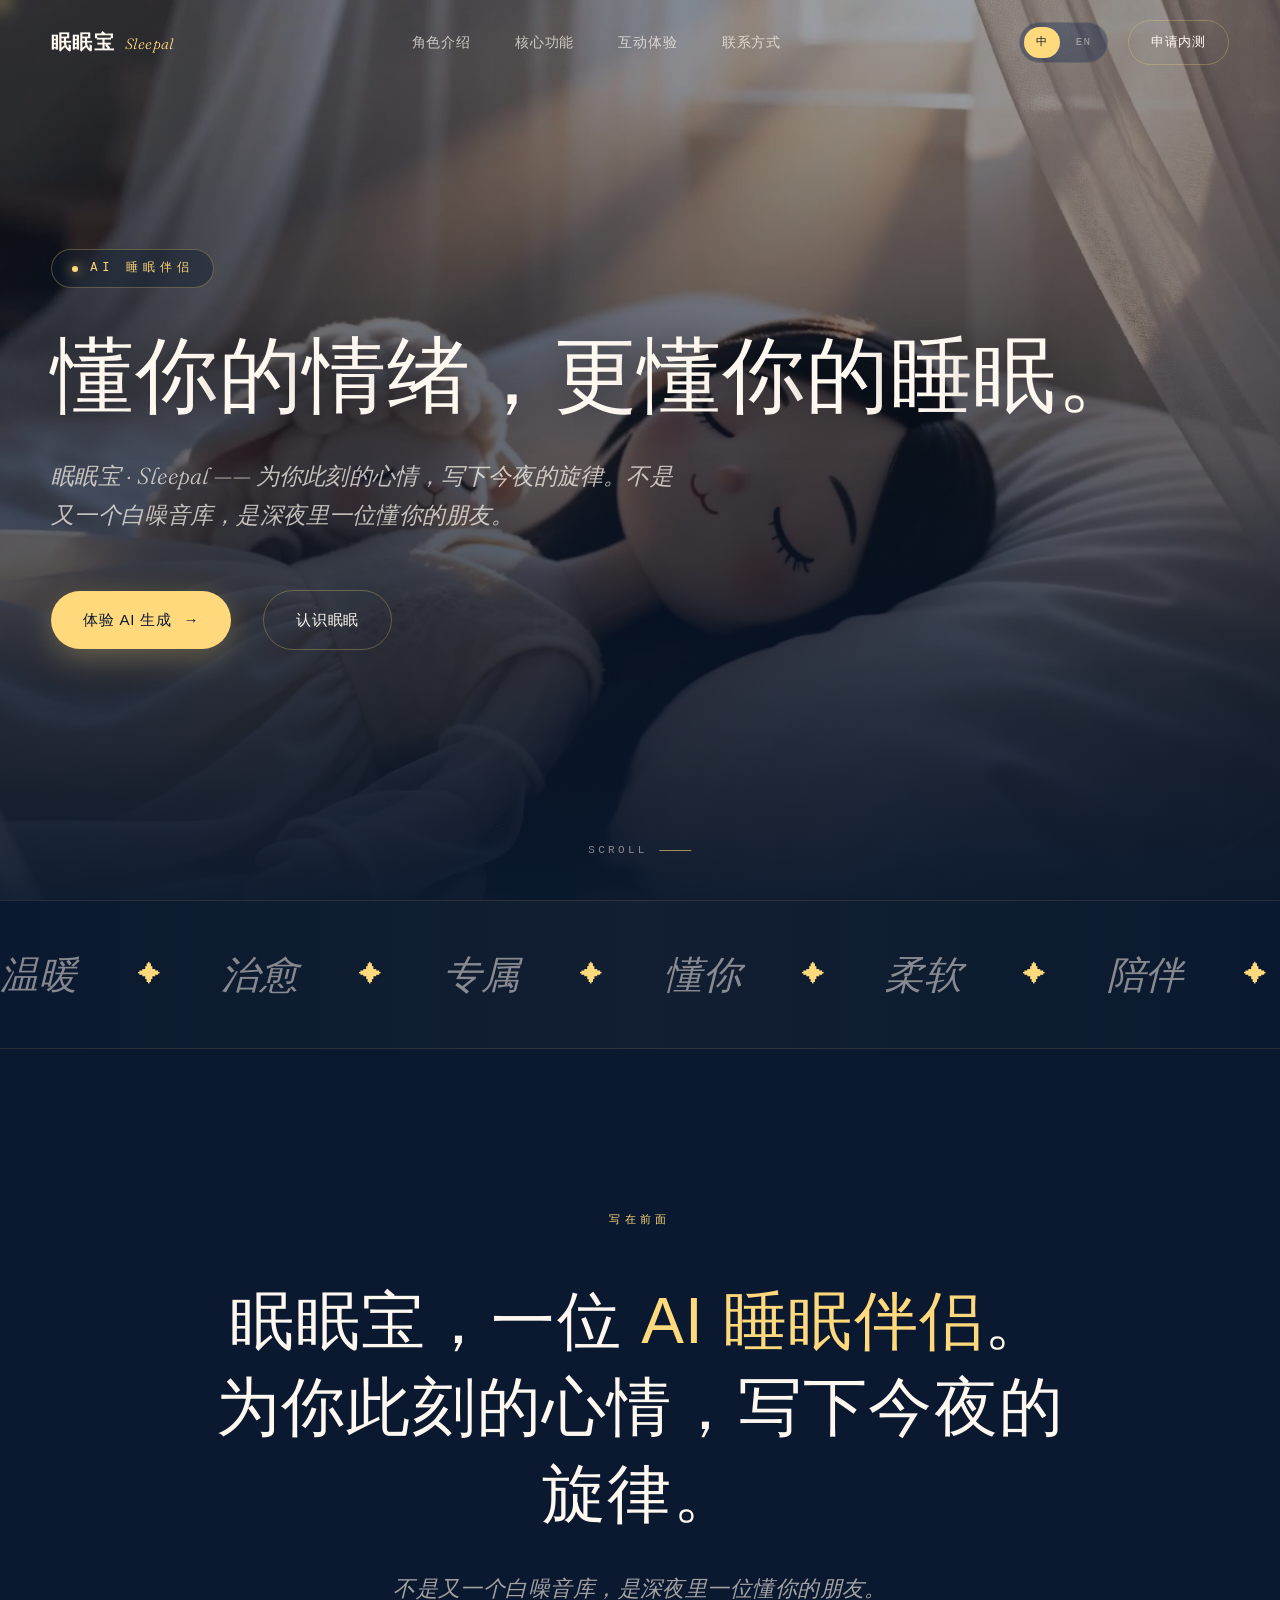
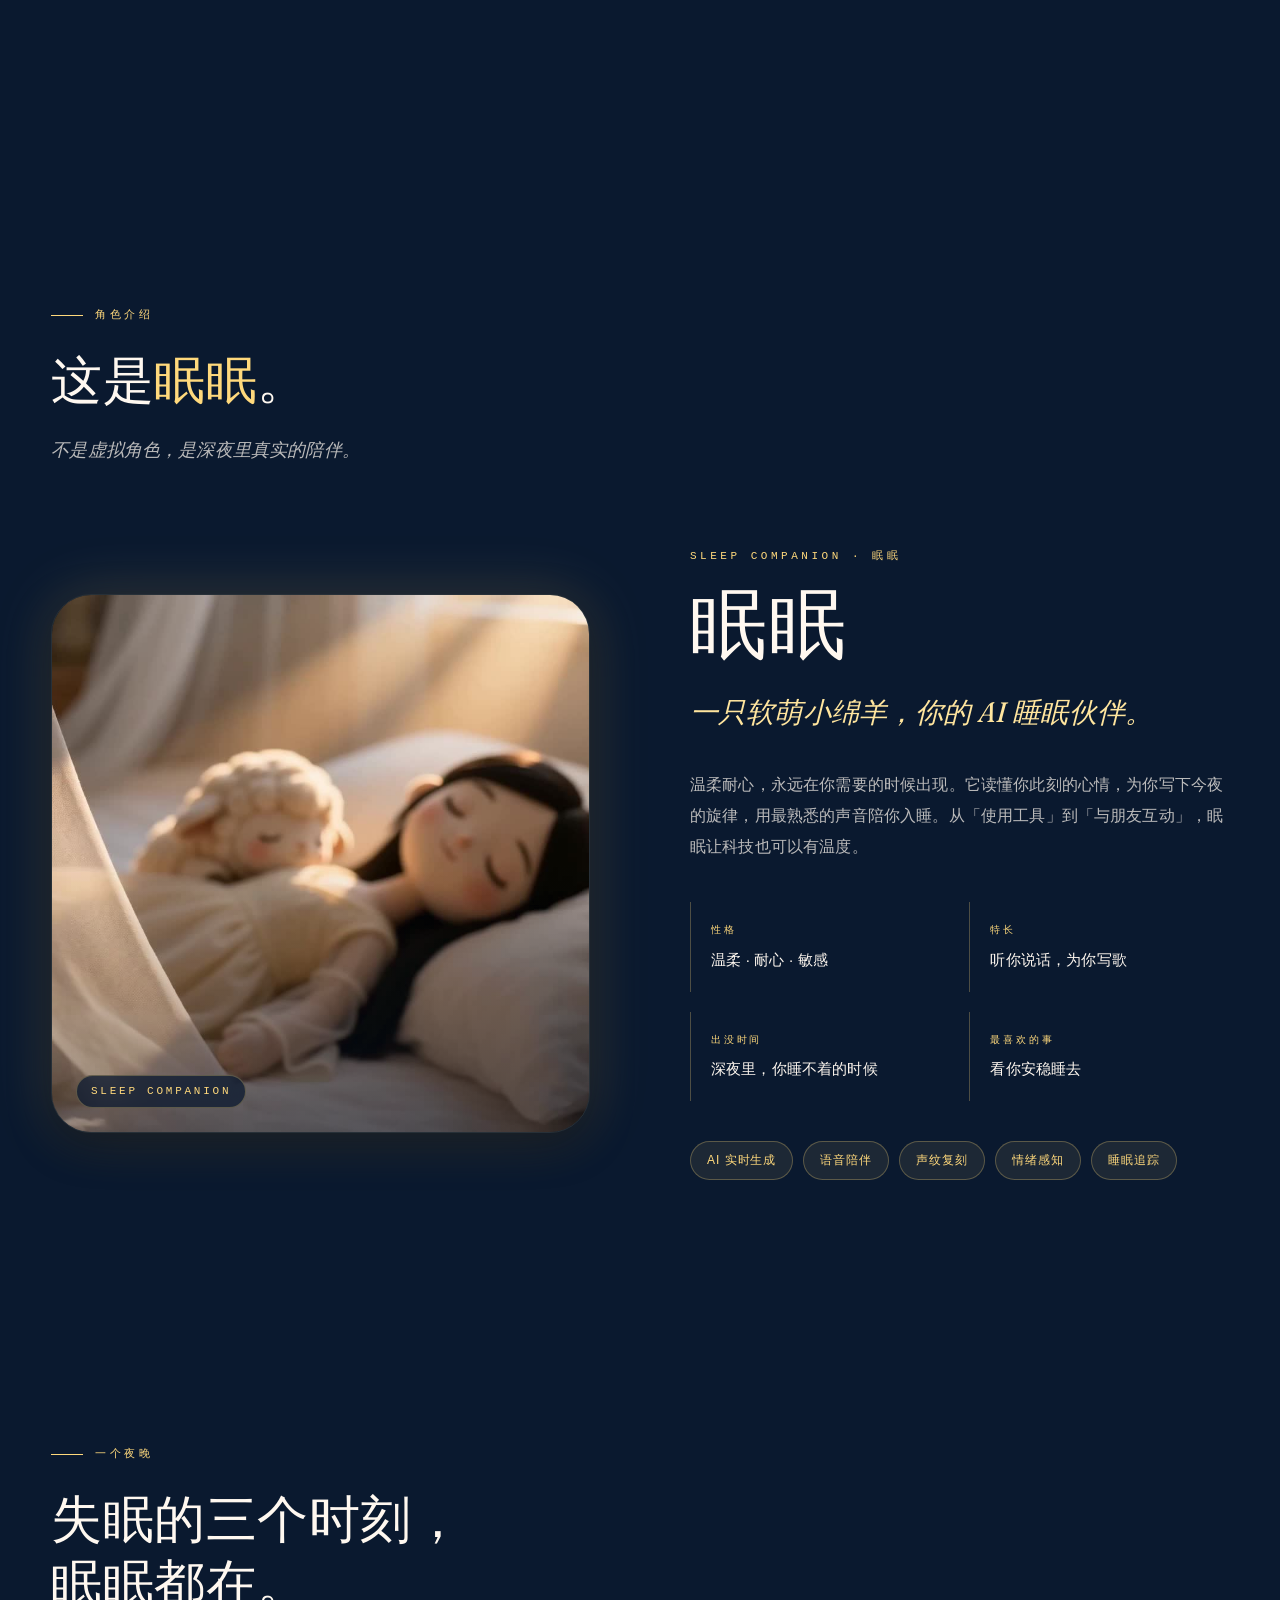
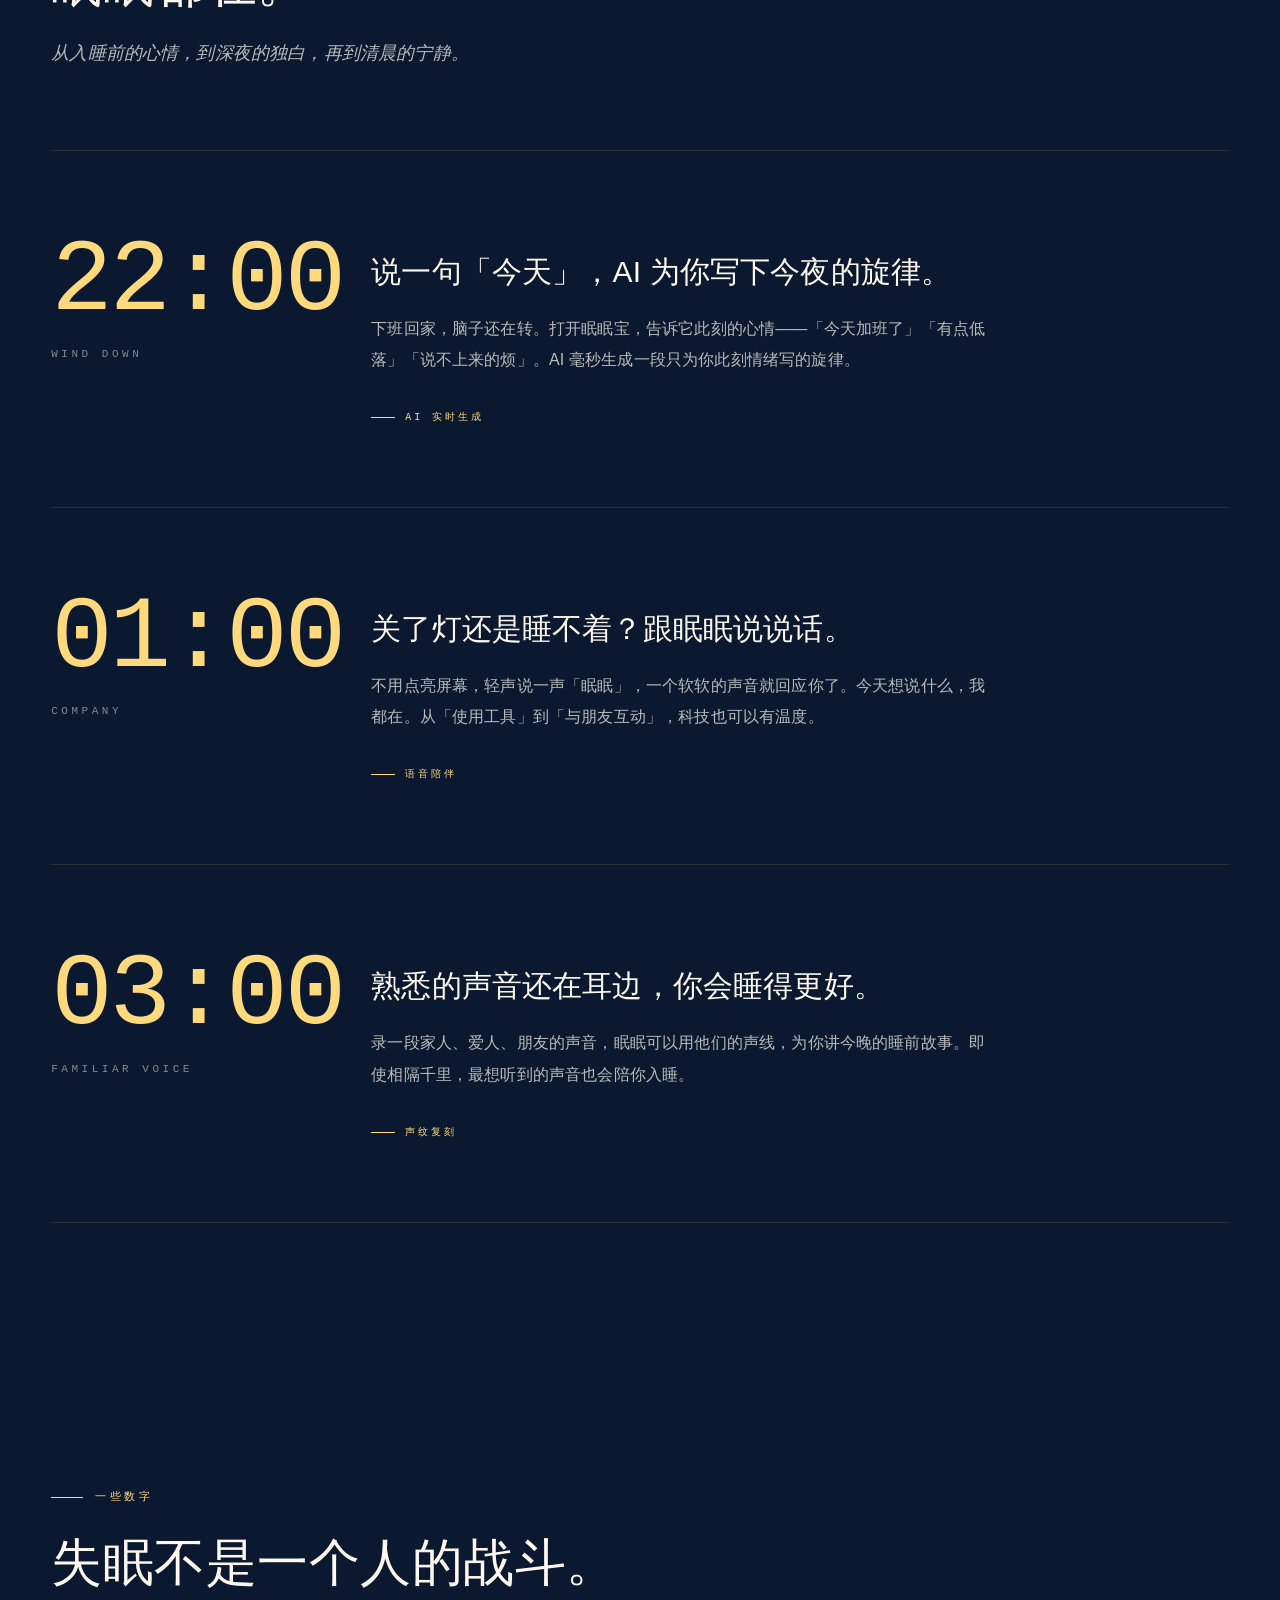
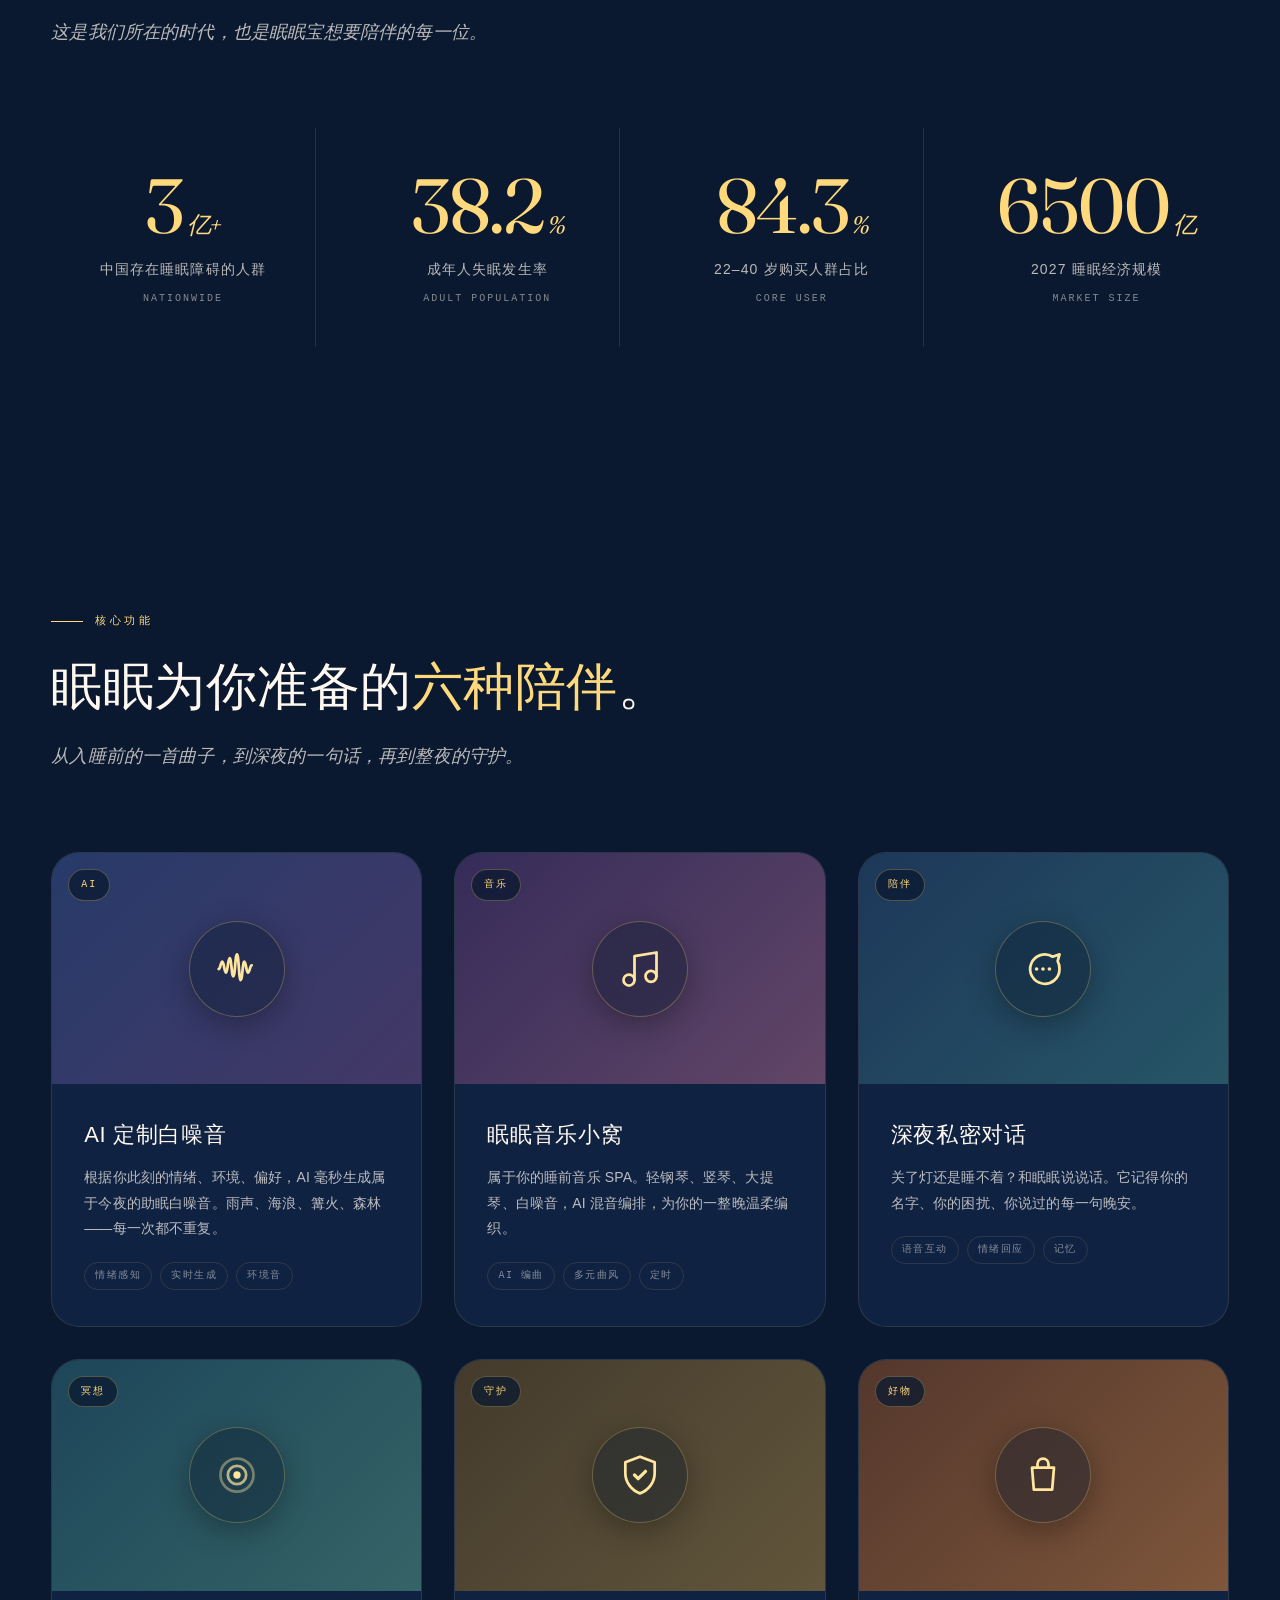
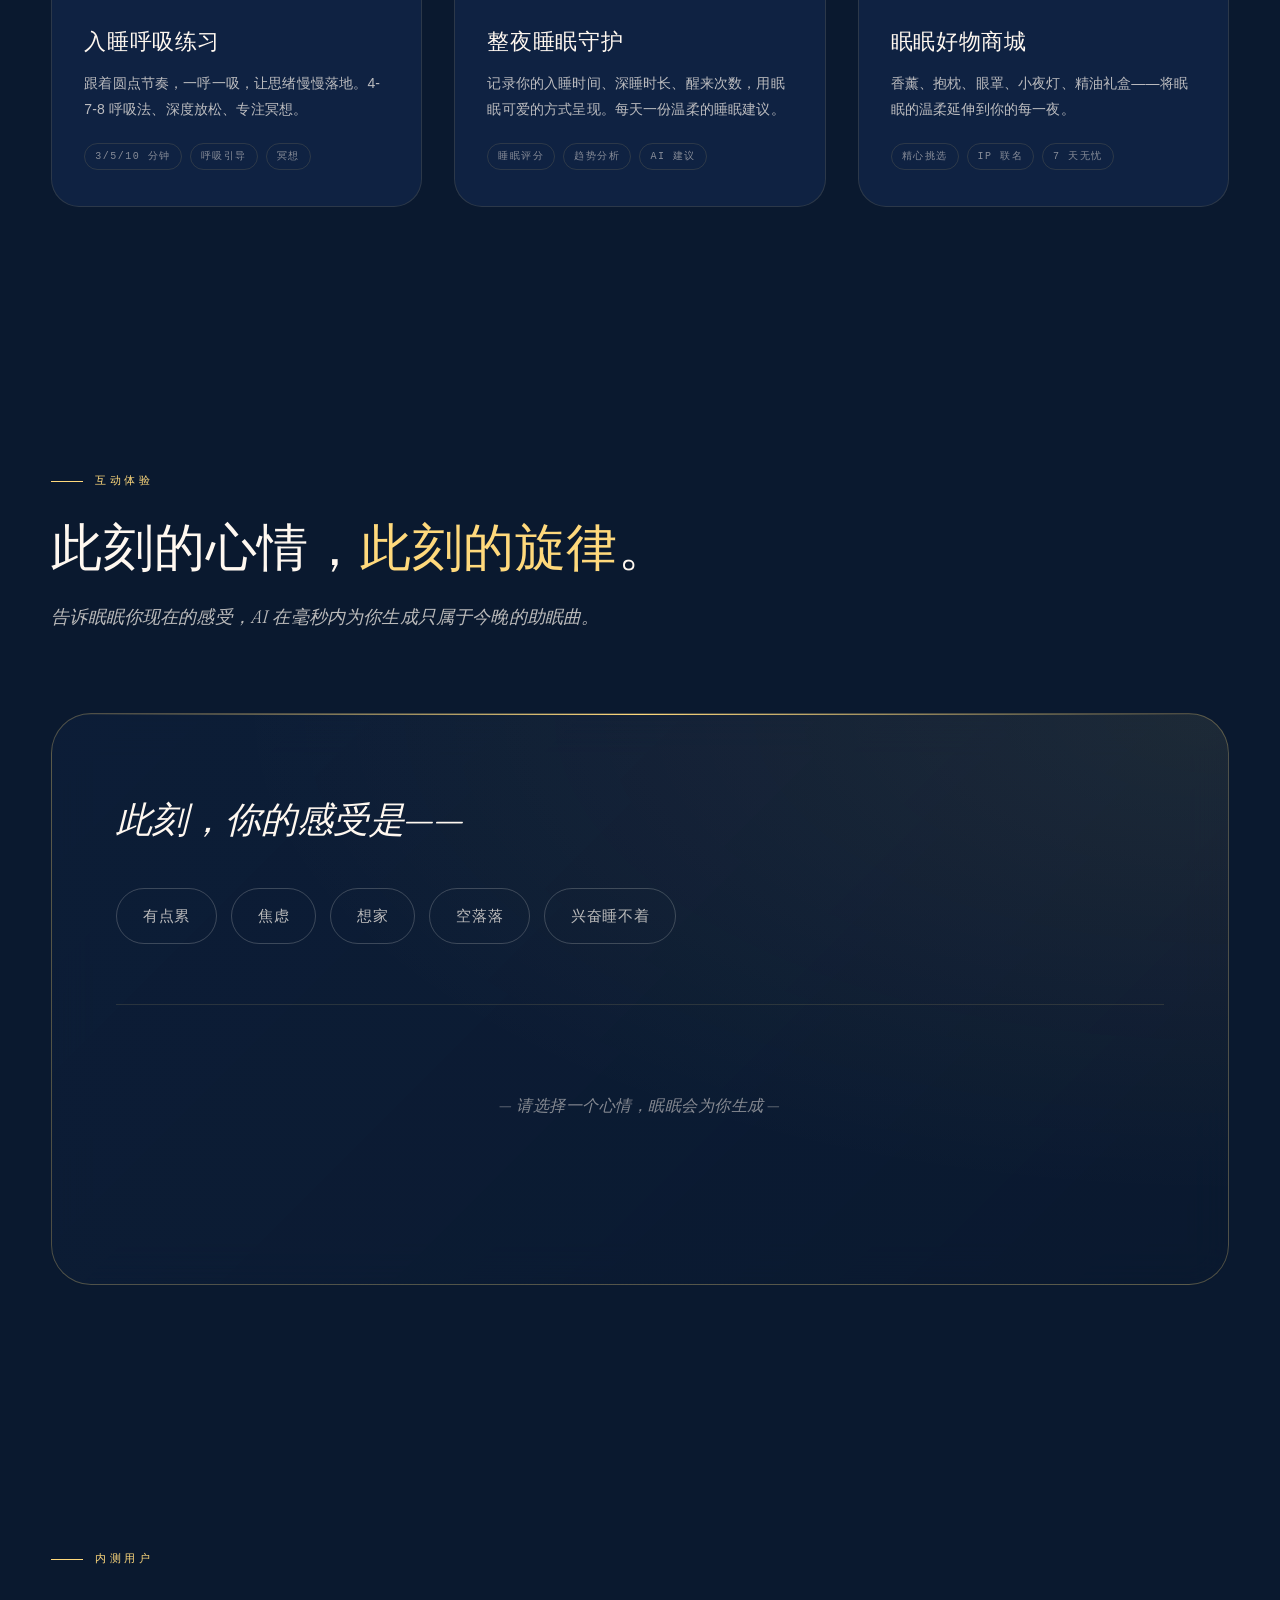
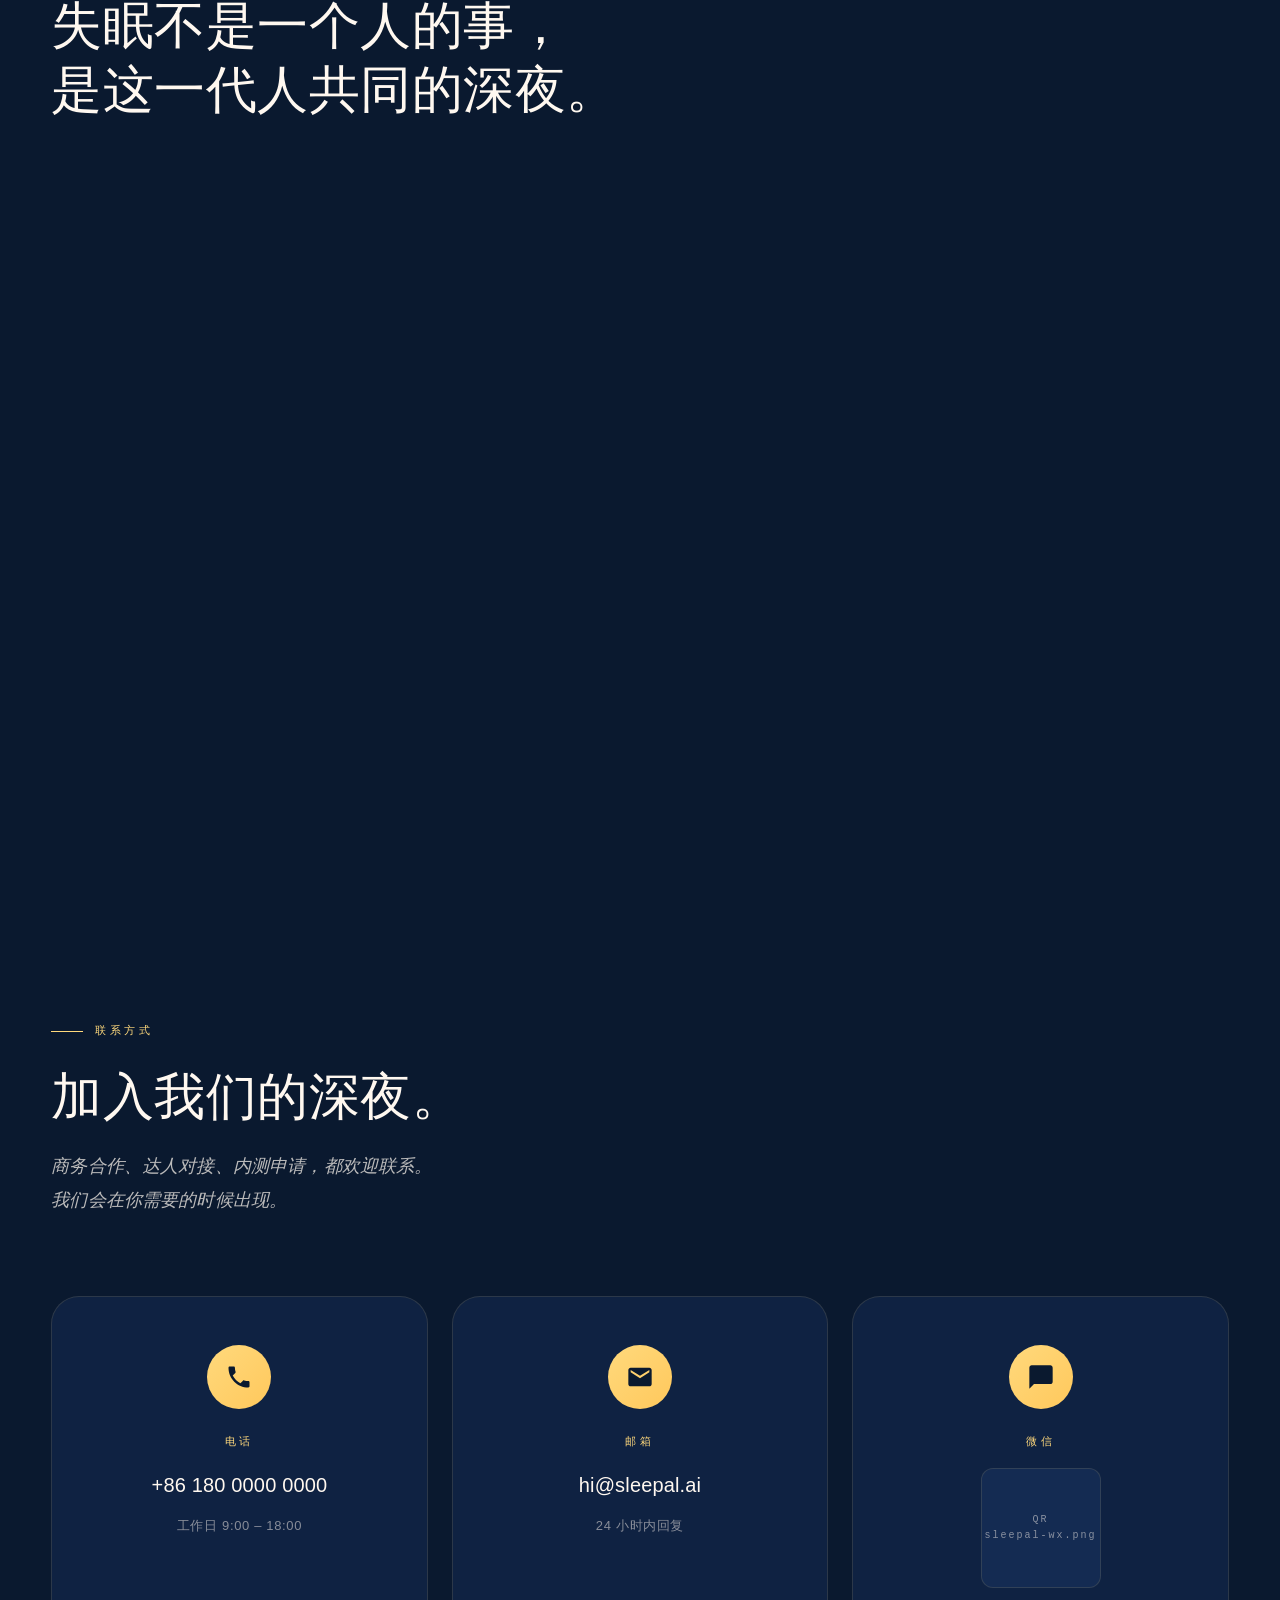
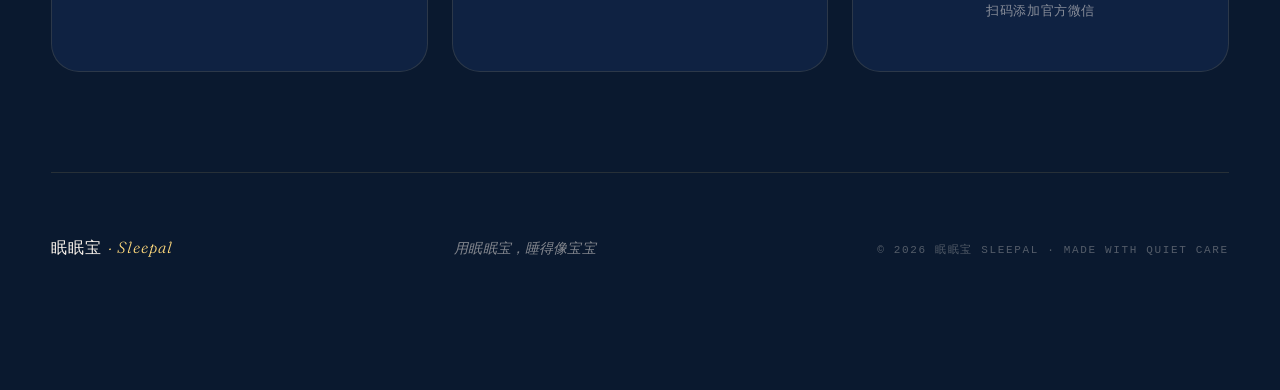
==== commit 9a6d2e90: "Add files via upload" ====
--- a/index.html
+++ b/index.html
@@ -50,132 +50,50 @@
   --ease: cubic-bezier(0.22, 1, 0.36, 1);
   --duration: 0.4s;
 }
-
 *, *::before, *::after { box-sizing: border-box; margin: 0; padding: 0; }
 html { -webkit-font-smoothing: antialiased; -moz-osx-font-smoothing: grayscale; scroll-behavior: smooth; }
 img, video { max-width: 100%; height: auto; display: block; }
 button { font: inherit; color: inherit; background: none; border: none; cursor: pointer; }
 a { color: inherit; text-decoration: none; }
 ul { list-style: none; padding: 0; }
-body {
-  background: var(--bg-primary);
-  color: var(--text-primary);
-  font-family: var(--font-cn);
-  font-weight: 300;
-  line-height: 1.75;
-  min-height: 100vh;
-  overflow-x: hidden;
-  letter-spacing: 0.01em;
-  cursor: none;
-}
-
-/* ═══════════════════════════════════════════════
-   Custom Cursor · warm gold spotlight
-═══════════════════════════════════════════════ */
-.cursor-dot, .cursor-glow {
-  position: fixed;
-  top: 0; left: 0;
-  pointer-events: none;
-  z-index: 9999;
-  will-change: transform;
-  transform: translate3d(-100px, -100px, 0);
-  border-radius: 50%;
-}
-.cursor-dot {
-  width: 8px; height: 8px;
-  background: var(--accent);
-  box-shadow: 0 0 12px var(--accent);
-  transition: width 0.3s var(--ease), height 0.3s var(--ease), opacity 0.3s ease;
-  margin-left: -4px; margin-top: -4px;
-}
-.cursor-glow {
-  width: 40px; height: 40px;
-  background: radial-gradient(circle, rgba(255, 217, 124, 0.35) 0%, transparent 70%);
-  filter: blur(8px);
-  transition: width 0.5s var(--ease), height 0.5s var(--ease), opacity 0.5s ease;
-  margin-left: -20px; margin-top: -20px;
-}
+body { background: var(--bg-primary); color: var(--text-primary); font-family: var(--font-cn); font-weight: 300; line-height: 1.75; min-height: 100vh; overflow-x: hidden; letter-spacing: 0.01em; cursor: none; }
+body[data-lang="en"] { font-family: var(--font-en); }
+
+.cursor-dot, .cursor-glow { position: fixed; top: 0; left: 0; pointer-events: none; z-index: 9999; will-change: transform; transform: translate3d(-100px, -100px, 0); border-radius: 50%; }
+.cursor-dot { width: 8px; height: 8px; background: var(--accent); box-shadow: 0 0 12px var(--accent); transition: width 0.3s var(--ease), height 0.3s var(--ease), opacity 0.3s ease; margin-left: -4px; margin-top: -4px; }
+.cursor-glow { width: 40px; height: 40px; background: radial-gradient(circle, rgba(255, 217, 124, 0.35) 0%, transparent 70%); filter: blur(8px); transition: width 0.5s var(--ease), height 0.5s var(--ease), opacity 0.5s ease; margin-left: -20px; margin-top: -20px; }
 .cursor-dot.hover { width: 40px; height: 40px; margin-left: -20px; margin-top: -20px; background: transparent; border: 1.5px solid var(--accent); }
 .cursor-glow.hover { width: 100px; height: 100px; margin-left: -50px; margin-top: -50px; opacity: 0.7; }
-@media (hover: none) {
-  body { cursor: auto; }
-  .cursor-dot, .cursor-glow { display: none; }
-}
-
-/* ═══════════════════════════════════════════════
-   Ambient background blobs
-═══════════════════════════════════════════════ */
+@media (hover: none) { body { cursor: auto; } .cursor-dot, .cursor-glow { display: none; } }
+
 .blobs { position: fixed; inset: 0; z-index: 0; pointer-events: none; overflow: hidden; }
-.blob {
-  position: absolute;
-  border-radius: 50%;
-  filter: blur(80px);
-  opacity: 0.35;
-  animation: blob-drift 20s ease-in-out infinite;
-  will-change: transform;
-}
+.blob { position: absolute; border-radius: 50%; filter: blur(80px); opacity: 0.35; animation: blob-drift 20s ease-in-out infinite; will-change: transform; }
 .blob-1 { width: 500px; height: 500px; background: rgba(255, 217, 124, 0.25); top: -100px; right: -100px; }
 .blob-2 { width: 600px; height: 600px; background: rgba(196, 180, 224, 0.15); bottom: -200px; left: -150px; animation-delay: -10s; }
 .blob-3 { width: 400px; height: 400px; background: rgba(180, 224, 212, 0.1); top: 60%; left: 40%; animation-delay: -5s; }
-@keyframes blob-drift {
-  0%,100% { transform: translate(0,0) scale(1); }
-  33% { transform: translate(60px,-40px) scale(1.1); }
-  66% { transform: translate(-40px,50px) scale(0.95); }
-}
-
-/* Stars */
+@keyframes blob-drift { 0%,100% { transform: translate(0,0) scale(1); } 33% { transform: translate(60px,-40px) scale(1.1); } 66% { transform: translate(-40px,50px) scale(0.95); } }
 .stars { position: fixed; inset: 0; z-index: 0; pointer-events: none; }
-.stars::before {
-  content: ""; position: absolute; inset: 0;
-  background-image:
-    radial-gradient(1px 1px at 12% 20%, rgba(255,248,240,0.7), transparent),
-    radial-gradient(1.2px 1.2px at 25% 45%, rgba(232,204,106,0.6), transparent),
-    radial-gradient(1px 1px at 42% 70%, rgba(255,248,240,0.5), transparent),
-    radial-gradient(1.5px 1.5px at 58% 15%, rgba(232,204,106,0.7), transparent),
-    radial-gradient(1px 1px at 72% 40%, rgba(255,248,240,0.6), transparent),
-    radial-gradient(0.8px 0.8px at 85% 65%, rgba(255,248,240,0.5), transparent),
-    radial-gradient(1.3px 1.3px at 92% 25%, rgba(232,204,106,0.6), transparent),
-    radial-gradient(1px 1px at 15% 85%, rgba(255,248,240,0.4), transparent);
-  animation: twinkle 5s ease-in-out infinite;
-}
+.stars::before { content: ""; position: absolute; inset: 0; background-image: radial-gradient(1px 1px at 12% 20%, rgba(255,248,240,0.7), transparent), radial-gradient(1.2px 1.2px at 25% 45%, rgba(232,204,106,0.6), transparent), radial-gradient(1px 1px at 42% 70%, rgba(255,248,240,0.5), transparent), radial-gradient(1.5px 1.5px at 58% 15%, rgba(232,204,106,0.7), transparent), radial-gradient(1px 1px at 72% 40%, rgba(255,248,240,0.6), transparent), radial-gradient(0.8px 0.8px at 85% 65%, rgba(255,248,240,0.5), transparent), radial-gradient(1.3px 1.3px at 92% 25%, rgba(232,204,106,0.6), transparent), radial-gradient(1px 1px at 15% 85%, rgba(255,248,240,0.4), transparent); animation: twinkle 5s ease-in-out infinite; }
 @keyframes twinkle { 0%,100% { opacity: 0.6; } 50% { opacity: 1; } }
 
-/* ═══════════════════════════════════════════════
-   Layout
-═══════════════════════════════════════════════ */
 .container { max-width: var(--max-width); margin: 0 auto; padding: 0 var(--gutter); width: 100%; position: relative; z-index: 1; }
 .section { padding: var(--section-py) 0; position: relative; }
 .section-header { max-width: 800px; margin-bottom: 80px; }
 .section-eyebrow { display: inline-flex; align-items: center; gap: 12px; font-family: var(--font-mono); font-size: 11px; letter-spacing: 0.32em; color: var(--accent); text-transform: uppercase; margin-bottom: 24px; }
 .section-eyebrow::before { content: ""; width: 32px; height: 1px; background: var(--accent); }
 .section-title { font-family: var(--font-cn); font-size: clamp(36px, 4vw, 56px); font-weight: 300; color: var(--text-primary); line-height: 1.25; margin-bottom: 20px; letter-spacing: 0.01em; }
+body[data-lang="en"] .section-title { font-family: var(--font-serif); font-weight: 400; font-style: italic; }
 .section-title em { font-style: normal; color: var(--accent); font-weight: 400; }
 .section-lead { font-family: var(--font-serif); font-style: italic; font-size: 18px; color: var(--text-secondary); max-width: 640px; line-height: 1.85; font-weight: 300; }
 
-/* ═══════════════════════════════════════════════
-   Scroll Reveal
-═══════════════════════════════════════════════ */
-.reveal {
-  opacity: 0;
-  transform: translateY(30px);
-  transition: opacity 1s var(--ease), transform 1s var(--ease);
-}
+.reveal { opacity: 0; transform: translateY(30px); transition: opacity 1s var(--ease), transform 1s var(--ease); }
 .reveal.visible { opacity: 1; transform: translateY(0); }
-.reveal-delay-1 { transition-delay: 0.1s; }
-.reveal-delay-2 { transition-delay: 0.2s; }
-.reveal-delay-3 { transition-delay: 0.3s; }
-.reveal-delay-4 { transition-delay: 0.4s; }
-
+.reveal-delay-1 { transition-delay: 0.1s; } .reveal-delay-2 { transition-delay: 0.2s; } .reveal-delay-3 { transition-delay: 0.3s; } .reveal-delay-4 { transition-delay: 0.4s; }
 .reveal-blur { filter: blur(10px); opacity: 0; transition: all 1.4s var(--ease); }
 .reveal-blur.visible { filter: blur(0); opacity: 1; }
-
-/* Word stagger reveal (used for hero title) */
 .split-word { display: inline-block; opacity: 0; transform: translateY(30px); transition: opacity 0.9s var(--ease), transform 0.9s var(--ease); }
 .split-word.on { opacity: 1; transform: translateY(0); }
 
-/* ═══════════════════════════════════════════════
-   Nav
-═══════════════════════════════════════════════ */
 .nav { position: fixed; top: 0; left: 0; right: 0; z-index: 100; padding: 20px 0; transition: all var(--duration) var(--ease); background: transparent; border-bottom: 1px solid transparent; }
 .nav.scrolled { padding: 14px 0; background: rgba(10, 25, 47, 0.85); backdrop-filter: blur(24px) saturate(140%); -webkit-backdrop-filter: blur(24px) saturate(140%); border-bottom-color: var(--border-subtle); }
 .nav-inner { max-width: var(--max-width); margin: 0 auto; padding: 0 var(--gutter); display: flex; align-items: center; justify-content: space-between; gap: 40px; }
@@ -187,12 +105,14 @@
 .nav-items a::after { content: ""; position: absolute; bottom: -4px; left: 0; width: 0; height: 1px; background: var(--accent); transition: width 0.4s var(--ease); }
 .nav-items a:hover { color: var(--text-primary); }
 .nav-items a:hover::after { width: 100%; }
+.nav-right { display: flex; align-items: center; gap: 20px; }
+.lang-toggle { display: flex; align-items: center; gap: 4px; padding: 4px; border: 1px solid var(--border-subtle); border-radius: var(--radius-pill); background: rgba(20, 43, 82, 0.4); }
+.lang-toggle button { font-family: var(--font-mono); font-size: 11px; letter-spacing: 0.1em; color: var(--text-tertiary); padding: 6px 12px; border-radius: var(--radius-pill); transition: all 0.3s var(--ease); }
+.lang-toggle button.active { background: var(--accent); color: var(--bg-primary); font-weight: 500; }
+.lang-toggle button:not(.active):hover { color: var(--text-primary); }
 .nav-cta { font-family: var(--font-cn); font-size: 13px; color: var(--text-primary); padding: 10px 22px; border: 1px solid var(--border-strong); border-radius: var(--radius-pill); transition: all 0.4s var(--ease); letter-spacing: 0.05em; white-space: nowrap; position: relative; overflow: hidden; }
 .nav-cta:hover { background: var(--accent); color: var(--bg-primary); border-color: var(--accent); }
 
-/* ═══════════════════════════════════════════════
-   Hero
-═══════════════════════════════════════════════ */
 .hero { position: relative; height: 100vh; min-height: 640px; overflow: hidden; display: flex; align-items: center; }
 .hero-video { position: absolute; inset: 0; width: 100%; height: 100%; object-fit: cover; z-index: 0; }
 .hero-overlay { position: absolute; inset: 0; z-index: 1; background: linear-gradient(180deg, rgba(10, 25, 47, 0.4) 0%, rgba(10, 25, 47, 0.5) 50%, rgba(10, 25, 47, 0.95) 100%), radial-gradient(ellipse at 30% 50%, rgba(10, 25, 47, 0.3) 0%, transparent 60%); }
@@ -201,15 +121,13 @@
 .hero-eyebrow::before { content: ""; width: 6px; height: 6px; border-radius: 50%; background: var(--accent); box-shadow: 0 0 12px var(--accent); animation: pulse 2s ease-in-out infinite; }
 @keyframes pulse { 0%,100% { opacity: 1; transform: scale(1); } 50% { opacity: 0.5; transform: scale(0.85); } }
 .hero-title { font-family: var(--font-cn); font-size: clamp(48px, 6.5vw, 96px); font-weight: 300; color: var(--text-primary); line-height: 1.15; letter-spacing: 0.01em; margin-bottom: 32px; max-width: 1100px; text-shadow: 0 4px 40px rgba(0, 0, 0, 0.5); }
+body[data-lang="en"] .hero-title { font-family: var(--font-serif); font-weight: 400; font-style: italic; letter-spacing: -0.01em; }
 .hero-subtitle { font-family: var(--font-serif); font-style: italic; font-size: clamp(18px, 1.8vw, 24px); color: var(--text-secondary); max-width: 640px; line-height: 1.7; margin-bottom: 56px; font-weight: 300; }
 .hero-cta-row { display: flex; gap: 32px; align-items: center; flex-wrap: wrap; }
 .hero-scroll-hint { position: absolute; bottom: 40px; left: 50%; transform: translateX(-50%); z-index: 3; font-family: var(--font-mono); font-size: 11px; color: var(--text-tertiary); letter-spacing: 0.3em; text-transform: uppercase; display: flex; align-items: center; gap: 12px; }
 .hero-scroll-hint::after { content: ""; width: 32px; height: 1px; background: var(--accent); opacity: 0.6; animation: scroll-line 2.5s ease-in-out infinite; }
 @keyframes scroll-line { 0%,100% { transform: scaleX(0.3); opacity: 0.3; } 50% { transform: scaleX(1); opacity: 0.9; } }
 
-/* ═══════════════════════════════════════════════
-   Buttons — with ripple + magnetic
-═══════════════════════════════════════════════ */
 .btn { display: inline-flex; align-items: center; gap: 12px; font-family: var(--font-cn); font-size: 15px; font-weight: 500; padding: 16px 32px; border-radius: var(--radius-pill); cursor: pointer; transition: transform var(--duration) var(--ease), box-shadow var(--duration) var(--ease), background var(--duration) var(--ease); letter-spacing: 0.05em; white-space: nowrap; position: relative; overflow: hidden; will-change: transform; }
 .btn-primary { color: var(--bg-primary); background: var(--accent); box-shadow: 0 8px 32px rgba(255, 217, 124, 0.3); }
 .btn-primary:hover { box-shadow: 0 14px 40px rgba(255, 217, 124, 0.5); background: var(--accent-bright); }
@@ -220,53 +138,31 @@
 .ripple { position: absolute; border-radius: 50%; background: rgba(255,255,255,0.4); transform: scale(0); animation: ripple 0.6s var(--ease); pointer-events: none; }
 @keyframes ripple { to { transform: scale(4); opacity: 0; } }
 
-/* ═══════════════════════════════════════════════
-   Marquee
-═══════════════════════════════════════════════ */
 .marquee { padding: 40px 0; overflow: hidden; border-top: 1px solid var(--border-subtle); border-bottom: 1px solid var(--border-subtle); background: linear-gradient(90deg, transparent 0%, rgba(255,217,124,0.03) 50%, transparent 100%); }
 .marquee-track { display: flex; gap: 60px; white-space: nowrap; animation: marquee 40s linear infinite; will-change: transform; }
 .marquee-item { font-family: var(--font-serif); font-style: italic; font-size: clamp(24px, 3vw, 40px); color: var(--text-tertiary); font-weight: 300; letter-spacing: 0.02em; display: inline-flex; align-items: center; gap: 60px; }
 .marquee-item::after { content: "✦"; color: var(--accent); font-style: normal; font-size: 0.6em; }
 @keyframes marquee { 0% { transform: translateX(0); } 100% { transform: translateX(-50%); } }
 
-/* ═══════════════════════════════════════════════
-   Manifesto
-═══════════════════════════════════════════════ */
 .manifesto { min-height: 80vh; display: flex; flex-direction: column; align-items: center; justify-content: center; padding: 120px var(--gutter); text-align: center; position: relative; }
 .manifesto-mark { font-family: var(--font-mono); font-size: 11px; letter-spacing: 0.4em; color: var(--accent); text-transform: uppercase; margin-bottom: 48px; opacity: 0.7; }
 .manifesto-line { font-family: var(--font-cn); font-size: clamp(32px, 5vw, 64px); font-weight: 300; color: var(--text-primary); line-height: 1.35; letter-spacing: 0.02em; max-width: 900px; margin-bottom: 32px; }
+body[data-lang="en"] .manifesto-line { font-family: var(--font-serif); font-style: italic; font-weight: 400; }
 .manifesto-line em { font-style: normal; color: var(--accent); font-weight: 400; }
 .manifesto-sub { font-family: var(--font-serif); font-size: clamp(18px, 2vw, 22px); font-style: italic; color: rgba(245,237,227,0.65); font-weight: 300; letter-spacing: 0.02em; max-width: 640px; }
 
-/* ═══════════════════════════════════════════════
-   Character — 眠眠 showcase
-═══════════════════════════════════════════════ */
 .char-showcase { display: grid; grid-template-columns: 1fr 1fr; gap: 100px; align-items: center; }
-.char-frame { position: relative; aspect-ratio: 1; max-width: 620px; margin: 0 auto; will-change: transform; transition: transform 0.6s var(--ease); }
-.char-frame-inner { position: absolute; inset: 0; border-radius: 50%; background: radial-gradient(circle at 30% 30%, rgba(255, 217, 124, 0.15), transparent 60%), linear-gradient(135deg, var(--bg-tertiary), var(--bg-secondary)); border: 1px solid var(--border-subtle); box-shadow: var(--shadow-card), var(--shadow-glow); overflow: hidden; display: flex; align-items: center; justify-content: center; }
-.char-frame-inner::before { content: ""; position: absolute; inset: -50%; background: conic-gradient(from 0deg, transparent 0deg, rgba(255,217,124,0.15) 90deg, transparent 180deg); animation: rotate 12s linear infinite; }
+.char-frame { position: relative; aspect-ratio: 1; max-width: 620px; margin: 0 auto; will-change: transform; transition: transform 0.6s var(--ease); border-radius: var(--radius-xl); overflow: hidden; box-shadow: var(--shadow-card), var(--shadow-glow); border: 1px solid var(--border-subtle); }
+.char-frame-img { width: 100%; height: 100%; object-fit: cover; display: block; }
+.char-frame-overlay { position: absolute; inset: 0; background: linear-gradient(180deg, transparent 0%, transparent 50%, rgba(10, 25, 47, 0.4) 100%); pointer-events: none; }
+.char-frame-glow { position: absolute; inset: -20%; background: conic-gradient(from 0deg, transparent 0deg, rgba(255,217,124,0.2) 90deg, transparent 180deg); animation: rotate 15s linear infinite; pointer-events: none; opacity: 0.6; z-index: -1; }
 @keyframes rotate { to { transform: rotate(360deg); } }
-.char-frame-inner img { position: relative; z-index: 1; width: 90%; height: 90%; object-fit: contain; filter: drop-shadow(0 8px 40px rgba(0,0,0,0.4)); animation: gentle-float 5s ease-in-out infinite; }
-@keyframes gentle-float { 0%,100% { transform: translateY(0); } 50% { transform: translateY(-12px); } }
-.char-placeholder { position: relative; z-index: 1; text-align: center; padding: 60px; }
-.char-placeholder-svg { width: 60%; margin: 0 auto 24px; opacity: 0.7; }
-.char-placeholder-text { font-family: var(--font-mono); font-size: 11px; color: var(--text-tertiary); letter-spacing: 0.25em; text-transform: uppercase; line-height: 2; }
-
-/* Floating notes around character */
-.char-notes { position: absolute; inset: 0; pointer-events: none; }
-.char-notes .note-tag { position: absolute; font-family: var(--font-serif); font-size: 32px; font-style: italic; color: var(--accent); opacity: 0.6; animation: note-drift 6s ease-in-out infinite; }
-.char-notes .n1 { top: 8%; left: 5%; animation-delay: 0s; }
-.char-notes .n2 { top: 22%; right: 8%; animation-delay: 1.5s; font-size: 24px; }
-.char-notes .n3 { bottom: 15%; left: 12%; animation-delay: 3s; font-size: 28px; }
-.char-notes .n4 { bottom: 25%; right: 6%; animation-delay: 4.5s; font-size: 20px; }
-@keyframes note-drift {
-  0%,100% { transform: translateY(0) rotate(-3deg); opacity: 0.5; }
-  50% { transform: translateY(-16px) rotate(3deg); opacity: 0.9; }
-}
+.char-frame-tag { position: absolute; bottom: 24px; left: 24px; font-family: var(--font-mono); font-size: 11px; color: var(--accent); letter-spacing: 0.25em; text-transform: uppercase; padding: 6px 14px; background: rgba(10, 25, 47, 0.75); backdrop-filter: blur(12px); border-radius: var(--radius-pill); border: 1px solid var(--border-strong); }
 
 .char-content { max-width: 540px; }
 .char-role { font-family: var(--font-mono); font-size: 11px; color: var(--accent); letter-spacing: 0.32em; text-transform: uppercase; margin-bottom: 20px; }
 .char-name { font-family: var(--font-cn); font-size: clamp(60px, 6vw, 96px); font-weight: 400; color: var(--text-primary); line-height: 1; margin-bottom: 28px; letter-spacing: 0.03em; }
+body[data-lang="en"] .char-name { font-family: var(--font-serif); font-weight: 500; font-style: italic; }
 .char-tagline { font-family: var(--font-serif); font-style: italic; font-size: clamp(22px, 2.2vw, 28px); color: var(--accent-bright); margin-bottom: 36px; line-height: 1.5; font-weight: 400; }
 .char-desc { font-family: var(--font-cn); font-size: 16px; color: var(--text-secondary); line-height: 1.95; margin-bottom: 40px; }
 .char-personality { display: grid; grid-template-columns: repeat(2, 1fr); gap: 20px; margin-bottom: 40px; }
@@ -277,9 +173,6 @@
 .char-features { display: flex; flex-wrap: wrap; gap: 10px; }
 .char-feature { font-family: var(--font-cn); font-size: 12px; color: var(--accent); padding: 8px 16px; border: 1px solid var(--border-strong); border-radius: var(--radius-pill); background: var(--accent-soft); letter-spacing: 0.08em; }
 
-/* ═══════════════════════════════════════════════
-   Three Moments
-═══════════════════════════════════════════════ */
 .moments { display: flex; flex-direction: column; gap: 0; }
 .moment { display: grid; grid-template-columns: 240px 1fr; gap: 80px; padding: 80px 0; border-top: 1px solid var(--border-subtle); align-items: start; }
 .moment:last-child { border-bottom: 1px solid var(--border-subtle); }
@@ -288,13 +181,11 @@
 .moment-label { font-family: var(--font-mono); font-size: 11px; color: var(--text-tertiary); letter-spacing: 0.32em; text-transform: uppercase; }
 .moment-content { padding-top: 20px; }
 .moment-head { font-family: var(--font-cn); font-size: clamp(22px, 2.6vw, 30px); font-weight: 400; color: var(--text-primary); line-height: 1.4; margin-bottom: 20px; }
+body[data-lang="en"] .moment-head { font-family: var(--font-serif); font-weight: 500; }
 .moment-body { font-family: var(--font-cn); font-size: 16px; color: var(--text-secondary); line-height: 1.95; margin-bottom: 24px; max-width: 620px; }
 .moment-tag { display: inline-flex; align-items: center; gap: 10px; font-family: var(--font-mono); font-size: 10px; color: var(--accent); letter-spacing: 0.3em; text-transform: uppercase; }
 .moment-tag::before { content: ""; width: 24px; height: 1px; background: var(--accent); }
 
-/* ═══════════════════════════════════════════════
-   Stats
-═══════════════════════════════════════════════ */
 .stats { display: grid; grid-template-columns: repeat(4, 1fr); gap: 40px; }
 .stat { text-align: center; padding: 40px 20px; border-right: 1px solid var(--border-subtle); }
 .stat:last-child { border-right: none; }
@@ -303,9 +194,28 @@
 .stat-label { font-family: var(--font-cn); font-size: 14px; color: var(--text-secondary); letter-spacing: 0.08em; }
 .stat-sub { font-family: var(--font-mono); font-size: 10px; color: var(--text-tertiary); letter-spacing: 0.2em; text-transform: uppercase; margin-top: 8px; }
 
-/* ═══════════════════════════════════════════════
-   Interactive Demo
-═══════════════════════════════════════════════ */
+.features-grid { display: grid; grid-template-columns: repeat(3, 1fr); gap: 32px; }
+.feature-card { border-radius: var(--radius-lg); overflow: hidden; background: var(--bg-card); border: 1px solid var(--border-subtle); transition: transform var(--duration) var(--ease), background var(--duration) var(--ease), border-color var(--duration) var(--ease), box-shadow var(--duration) var(--ease); cursor: pointer; position: relative; }
+.feature-card:hover { transform: translateY(-6px); border-color: var(--border-strong); box-shadow: var(--shadow-card-hover); }
+.feature-visual { position: relative; aspect-ratio: 16 / 10; overflow: hidden; display: flex; align-items: center; justify-content: center; }
+.feature-visual::before { content: ""; position: absolute; inset: 0; opacity: 0.9; }
+.feature-card:nth-child(1) .feature-visual::before { background: linear-gradient(135deg, #2A3D6E 0%, #4A3B6B 100%); }
+.feature-card:nth-child(2) .feature-visual::before { background: linear-gradient(135deg, #3A2D5C 0%, #6B4A6B 100%); }
+.feature-card:nth-child(3) .feature-visual::before { background: linear-gradient(135deg, #1F3A5C 0%, #2A5C6B 100%); }
+.feature-card:nth-child(4) .feature-visual::before { background: linear-gradient(135deg, #1F4A5C 0%, #3A6B6B 100%); }
+.feature-card:nth-child(5) .feature-visual::before { background: linear-gradient(135deg, #4A3D2A 0%, #6B5C3A 100%); }
+.feature-card:nth-child(6) .feature-visual::before { background: linear-gradient(135deg, #5C3A2A 0%, #8B5C3A 100%); }
+.feature-icon { position: relative; z-index: 2; width: 96px; height: 96px; display: flex; align-items: center; justify-content: center; border-radius: 50%; background: rgba(10, 25, 47, 0.4); backdrop-filter: blur(20px); border: 1px solid var(--border-strong); box-shadow: 0 8px 30px rgba(0, 0, 0, 0.3); transition: transform 0.5s var(--ease); }
+.feature-card:hover .feature-icon { transform: scale(1.1) rotate(-3deg); }
+.feature-icon svg { width: 44px; height: 44px; color: var(--accent-bright); }
+.feature-badge { position: absolute; top: 16px; left: 16px; z-index: 3; padding: 6px 12px; border-radius: var(--radius-pill); background: rgba(10, 25, 47, 0.75); backdrop-filter: blur(12px); font-family: var(--font-mono); font-size: 10px; color: var(--accent); letter-spacing: 0.2em; border: 1px solid var(--border-strong); text-transform: uppercase; }
+.feature-info { padding: 32px 32px 36px; }
+.feature-title { font-family: var(--font-cn); font-size: 22px; font-weight: 500; color: var(--text-primary); margin-bottom: 10px; letter-spacing: 0.03em; }
+body[data-lang="en"] .feature-title { font-family: var(--font-serif); font-weight: 500; }
+.feature-desc { font-family: var(--font-cn); font-size: 14px; color: var(--text-secondary); line-height: 1.85; margin-bottom: 20px; }
+.feature-tags { display: flex; gap: 8px; flex-wrap: wrap; }
+.feature-tag { font-family: var(--font-mono); font-size: 10px; color: var(--text-tertiary); letter-spacing: 0.15em; text-transform: uppercase; padding: 4px 10px; border: 1px solid var(--border-subtle); border-radius: var(--radius-pill); }
+
 .demo-stage { padding: 80px clamp(32px, 5vw, 80px); background: radial-gradient(ellipse at top right, rgba(255, 217, 124, 0.08), transparent 60%), linear-gradient(135deg, rgba(15, 33, 61, 0.6) 0%, rgba(10, 25, 47, 0.8) 100%); border: 1px solid var(--border-strong); border-radius: var(--radius-xl); backdrop-filter: blur(20px); position: relative; overflow: hidden; }
 .demo-stage::before { content: ""; position: absolute; top: 0; left: 0; right: 0; height: 1px; background: linear-gradient(90deg, transparent, var(--accent), transparent); }
 .demo-prompt { font-family: var(--font-serif); font-size: clamp(24px, 3vw, 36px); color: var(--text-primary); margin-bottom: 44px; font-style: italic; font-weight: 400; line-height: 1.4; }
@@ -334,33 +244,9 @@
 .waveform span { flex: 1; background: linear-gradient(180deg, var(--accent-bright), var(--accent)); border-radius: 2px; animation: wave 1.4s ease-in-out infinite; }
 @keyframes wave { 0%,100% { height: 20%; opacity: 0.5; } 50% { height: 100%; opacity: 1; } }
 
-/* Sparkle particles */
 .sparkle { position: fixed; pointer-events: none; z-index: 9998; width: 6px; height: 6px; border-radius: 50%; background: var(--accent-bright); box-shadow: 0 0 8px var(--accent); animation: sparkle 0.8s var(--ease) forwards; }
-@keyframes sparkle {
-  0% { transform: translate(0,0) scale(1); opacity: 1; }
-  100% { transform: translate(var(--x), var(--y)) scale(0); opacity: 0; }
-}
-
-/* ═══════════════════════════════════════════════
-   Works
-═══════════════════════════════════════════════ */
-.works-grid { display: grid; grid-template-columns: repeat(3, 1fr); gap: 32px; }
-.work-card { border-radius: var(--radius-lg); overflow: hidden; background: var(--bg-card); border: 1px solid var(--border-subtle); transition: transform var(--duration) var(--ease), background var(--duration) var(--ease), border-color var(--duration) var(--ease), box-shadow var(--duration) var(--ease); cursor: pointer; }
-.work-card:hover { transform: translateY(-6px); background: var(--bg-card-hover); border-color: var(--border-strong); box-shadow: var(--shadow-card-hover); }
-.work-thumb { position: relative; aspect-ratio: 16 / 10; overflow: hidden; background: linear-gradient(135deg, var(--bg-tertiary), var(--bg-secondary)); display: flex; align-items: center; justify-content: center; }
-.work-thumb img { width: 100%; height: 100%; object-fit: cover; transition: transform 0.6s var(--ease); }
-.work-card:hover .work-thumb img { transform: scale(1.06); }
-.work-type { position: absolute; top: 16px; left: 16px; padding: 6px 12px; border-radius: var(--radius-pill); background: rgba(10, 25, 47, 0.75); backdrop-filter: blur(12px); font-family: var(--font-cn); font-size: 11px; color: var(--accent); letter-spacing: 0.15em; border: 1px solid var(--border-strong); }
-.work-play { position: absolute; top: 50%; left: 50%; transform: translate(-50%, -50%); width: 60px; height: 60px; border-radius: 50%; background: rgba(255, 217, 124, 0.9); color: var(--bg-primary); display: flex; align-items: center; justify-content: center; transition: all var(--duration) var(--ease); opacity: 0; }
-.work-card:hover .work-play { opacity: 1; transform: translate(-50%, -50%) scale(1.1); }
-.work-play svg { width: 22px; height: 22px; margin-left: 3px; }
-.work-info { padding: 24px 28px 28px; }
-.work-title { font-family: var(--font-cn); font-size: 18px; font-weight: 500; color: var(--text-primary); margin-bottom: 6px; letter-spacing: 0.03em; }
-.work-desc { font-family: var(--font-cn); font-size: 13px; color: var(--text-tertiary); letter-spacing: 0.05em; }
-
-/* ═══════════════════════════════════════════════
-   Voices
-═══════════════════════════════════════════════ */
+@keyframes sparkle { 0% { transform: translate(0,0) scale(1); opacity: 1; } 100% { transform: translate(var(--x), var(--y)) scale(0); opacity: 0; } }
+
 .voices-grid { display: grid; grid-template-columns: repeat(2, 1fr); gap: 60px; }
 .voice-card { padding: 48px 44px; background: var(--bg-card); border-radius: var(--radius-lg); border: 1px solid var(--border-subtle); transition: all var(--duration) var(--ease); position: relative; }
 .voice-card:hover { border-color: var(--border-strong); transform: translateY(-4px); background: var(--bg-card-hover); }
@@ -369,9 +255,6 @@
 .voice-attr { font-family: var(--font-mono); font-size: 11px; color: var(--accent); letter-spacing: 0.24em; padding-left: 40px; }
 .voice-attr span { color: var(--text-tertiary); margin-left: 12px; }
 
-/* ═══════════════════════════════════════════════
-   Contact
-═══════════════════════════════════════════════ */
 .contact-grid { display: grid; grid-template-columns: repeat(3, 1fr); gap: 24px; margin-bottom: 100px; }
 .contact-card { padding: 48px 40px; border-radius: var(--radius-lg); background: var(--bg-card); border: 1px solid var(--border-subtle); text-align: center; transition: all var(--duration) var(--ease); }
 .contact-card:hover { background: var(--bg-card-hover); border-color: var(--border-strong); transform: translateY(-4px); }
@@ -392,22 +275,19 @@
 .footer-slogan { font-family: var(--font-serif); font-style: italic; font-size: 14px; color: var(--text-tertiary); flex: 1; text-align: center; }
 .footer-meta { font-family: var(--font-mono); font-size: 11px; color: var(--text-quaternary); letter-spacing: 0.15em; text-transform: uppercase; }
 
-/* ═══════════════════════════════════════════════
-   Mobile
-═══════════════════════════════════════════════ */
 @media (max-width: 1024px) {
   .char-showcase { grid-template-columns: 1fr; gap: 60px; }
-  .works-grid { grid-template-columns: repeat(2, 1fr); }
+  .features-grid { grid-template-columns: repeat(2, 1fr); }
   .contact-grid { grid-template-columns: 1fr; gap: 16px; }
   .stats { grid-template-columns: repeat(2, 1fr); gap: 20px; }
   .stat { border-right: none; border-bottom: 1px solid var(--border-subtle); }
   .voices-grid { grid-template-columns: 1fr; gap: 32px; }
 }
 @media (max-width: 768px) {
-  body { cursor: auto; }
-  .cursor-dot, .cursor-glow { display: none; }
+  body { cursor: auto; } .cursor-dot, .cursor-glow { display: none; }
   .nav-items { display: none; }
   .nav-cta { padding: 8px 16px; font-size: 12px; }
+  .lang-toggle button { padding: 5px 10px; font-size: 10px; }
   .hero { min-height: 560px; }
   .hero-title { font-size: clamp(36px, 8vw, 52px); }
   .hero-eyebrow { font-size: 10px; padding: 6px 14px; margin-bottom: 28px; }
@@ -422,7 +302,7 @@
   .char-personality { grid-template-columns: 1fr; gap: 12px; }
   .moment { grid-template-columns: 1fr; gap: 24px; padding: 48px 0; }
   .moment-time { font-size: clamp(48px, 14vw, 72px); }
-  .works-grid { grid-template-columns: 1fr; gap: 20px; }
+  .features-grid { grid-template-columns: 1fr; gap: 20px; }
   .demo-stage { padding: 48px 24px; }
   .demo-prompt { font-size: 22px; margin-bottom: 32px; }
   .demo-chip { padding: 12px 20px; font-size: 14px; }
@@ -440,303 +320,154 @@
 }
 </style>
 </head>
-<body>
-
-<!-- Custom cursor -->
+<body data-lang="zh">
+
 <div class="cursor-glow" id="cursor-glow"></div>
 <div class="cursor-dot" id="cursor-dot"></div>
 
-<!-- Ambient background -->
-<div class="blobs" aria-hidden="true">
-  <div class="blob blob-1"></div>
-  <div class="blob blob-2"></div>
-  <div class="blob blob-3"></div>
-</div>
+<div class="blobs" aria-hidden="true"><div class="blob blob-1"></div><div class="blob blob-2"></div><div class="blob blob-3"></div></div>
 <div class="stars" aria-hidden="true"></div>
 
-<!-- ═══ NAV ═══ -->
+<svg width="0" height="0" style="position:absolute" aria-hidden="true">
+  <defs>
+    <symbol id="i-wave" viewBox="0 0 24 24"><path d="M2 12c1 0 1-4 2-4s1 6 2 6 1-8 2-8 1 10 2 10 1-12 2-12 1 14 2 14 1-10 2-10 1 6 2 6 1-4 2-4" fill="none" stroke="currentColor" stroke-width="1.5" stroke-linecap="round" stroke-linejoin="round"/></symbol>
+    <symbol id="i-music" viewBox="0 0 24 24"><path d="M9 18V5l12-2v13" fill="none" stroke="currentColor" stroke-width="1.5" stroke-linecap="round" stroke-linejoin="round"/><circle cx="6" cy="18" r="3" fill="none" stroke="currentColor" stroke-width="1.5"/><circle cx="18" cy="16" r="3" fill="none" stroke="currentColor" stroke-width="1.5"/></symbol>
+    <symbol id="i-chat" viewBox="0 0 24 24"><path d="M21 12a8 8 0 1 1-3.7-6.7L21 4l-1 3.7A8 8 0 0 1 21 12z" fill="none" stroke="currentColor" stroke-width="1.5" stroke-linecap="round" stroke-linejoin="round"/><circle cx="8.5" cy="12" r="1" fill="currentColor"/><circle cx="12" cy="12" r="1" fill="currentColor"/><circle cx="15.5" cy="12" r="1" fill="currentColor"/></symbol>
+    <symbol id="i-breath" viewBox="0 0 24 24"><circle cx="12" cy="12" r="9" fill="none" stroke="currentColor" stroke-width="1.5" opacity="0.4"/><circle cx="12" cy="12" r="5" fill="none" stroke="currentColor" stroke-width="1.5" opacity="0.7"/><circle cx="12" cy="12" r="2" fill="currentColor"/></symbol>
+    <symbol id="i-shield" viewBox="0 0 24 24"><path d="M12 2 4 5v6c0 5 3.5 9.5 8 11 4.5-1.5 8-6 8-11V5l-8-3z" fill="none" stroke="currentColor" stroke-width="1.5" stroke-linejoin="round"/><path d="M9 12l2 2 4-4" stroke="currentColor" stroke-width="1.8" stroke-linecap="round" stroke-linejoin="round" fill="none"/></symbol>
+    <symbol id="i-bag" viewBox="0 0 24 24"><path d="M6 8h12l-1 12H7L6 8z" fill="none" stroke="currentColor" stroke-width="1.5" stroke-linejoin="round"/><path d="M9 8V6a3 3 0 1 1 6 0v2" fill="none" stroke="currentColor" stroke-width="1.5" stroke-linecap="round"/></symbol>
+  </defs>
+</svg>
+
 <nav class="nav" id="nav">
   <div class="nav-inner">
     <a href="#top" class="nav-brand">
-      <span class="nav-brand-cn">眠眠宝</span>
+      <span class="nav-brand-cn" data-i18n="brand">眠眠宝</span>
       <span class="nav-brand-en">Sleepal</span>
     </a>
     <ul class="nav-items">
-      <li><a href="#character">角色介绍</a></li>
-      <li><a href="#works">作品案例</a></li>
-      <li><a href="#interactive">互动体验</a></li>
-      <li><a href="#contact">联系方式</a></li>
+      <li><a href="#character" data-i18n="nav_character">角色介绍</a></li>
+      <li><a href="#features" data-i18n="nav_features">核心功能</a></li>
+      <li><a href="#interactive" data-i18n="nav_interactive">互动体验</a></li>
+      <li><a href="#contact" data-i18n="nav_contact">联系方式</a></li>
     </ul>
-    <a href="#contact" class="nav-cta magnetic">申请内测</a>
+    <div class="nav-right">
+      <div class="lang-toggle" role="group">
+        <button data-lang-btn="zh" class="active">中</button>
+        <button data-lang-btn="en">EN</button>
+      </div>
+      <a href="#contact" class="nav-cta magnetic" data-i18n="nav_cta">申请内测</a>
+    </div>
   </div>
 </nav>
 
-<!-- ═══ HERO ═══ -->
 <section class="hero" id="top">
-  <video class="hero-video" autoplay muted loop playsinline poster="hero-poster.jpg" preload="metadata">
-    <source src="hero-video.mp4" type="video/mp4">
-  </video>
+  <video class="hero-video" autoplay muted loop playsinline poster="hero-poster.jpg" preload="metadata"><source src="hero-video.mp4" type="video/mp4"></video>
   <div class="hero-overlay"></div>
   <div class="hero-content">
-    <div class="hero-eyebrow reveal">AI 睡眠伴侣</div>
-    <h1 class="hero-title" id="hero-title" data-text="懂你的情绪，更懂你的睡眠。"></h1>
-    <p class="hero-subtitle reveal reveal-delay-3">
-      眠眠宝 · Sleepal —— 为你此刻的心情，写下今夜的旋律。<br>
-      不是又一个白噪音库，是深夜里一位懂你的朋友。
-    </p>
+    <div class="hero-eyebrow reveal" data-i18n="hero_eyebrow">AI 睡眠伴侣</div>
+    <h1 class="hero-title" id="hero-title"></h1>
+    <p class="hero-subtitle reveal reveal-delay-3" data-i18n="hero_subtitle"></p>
     <div class="hero-cta-row reveal reveal-delay-4">
-      <a href="#interactive" class="btn btn-primary magnetic">
-        体验 AI 生成 <span class="arrow">→</span>
-      </a>
-      <a href="#character" class="btn btn-ghost magnetic">认识眠眠</a>
+      <a href="#interactive" class="btn btn-primary magnetic"><span data-i18n="hero_cta_1">体验 AI 生成</span> <span class="arrow">→</span></a>
+      <a href="#character" class="btn btn-ghost magnetic" data-i18n="hero_cta_2">认识眠眠</a>
     </div>
   </div>
   <div class="hero-scroll-hint">Scroll</div>
 </section>
 
-<!-- ═══ MARQUEE ═══ -->
-<div class="marquee" aria-hidden="true">
-  <div class="marquee-track">
-    <span class="marquee-item">温暖</span>
-    <span class="marquee-item">治愈</span>
-    <span class="marquee-item">专属</span>
-    <span class="marquee-item">懂你</span>
-    <span class="marquee-item">柔软</span>
-    <span class="marquee-item">陪伴</span>
-    <span class="marquee-item">安心</span>
-    <span class="marquee-item">私密</span>
-    <span class="marquee-item">温暖</span>
-    <span class="marquee-item">治愈</span>
-    <span class="marquee-item">专属</span>
-    <span class="marquee-item">懂你</span>
-    <span class="marquee-item">柔软</span>
-    <span class="marquee-item">陪伴</span>
-    <span class="marquee-item">安心</span>
-    <span class="marquee-item">私密</span>
-  </div>
-</div>
-
-<!-- ═══ MANIFESTO ═══ -->
+<div class="marquee" aria-hidden="true"><div class="marquee-track" id="marquee-track"></div></div>
+
 <section class="manifesto">
-  <div class="manifesto-mark reveal">写在前面</div>
-  <h2 class="manifesto-line reveal-blur">
-    眠眠宝，一位 <em>AI 睡眠伴侣</em>。<br>为你此刻的心情，写下今夜的旋律。
-  </h2>
-  <p class="manifesto-sub reveal reveal-delay-2">
-    不是又一个白噪音库，是深夜里一位懂你的朋友。
-  </p>
+  <div class="manifesto-mark reveal" data-i18n="manifesto_mark">写在前面</div>
+  <h2 class="manifesto-line reveal-blur" data-i18n="manifesto_line"></h2>
+  <p class="manifesto-sub reveal reveal-delay-2" data-i18n="manifesto_sub"></p>
 </section>
 
-<!-- ═══ CHARACTER (眠眠 only) ═══ -->
 <section class="section" id="character">
   <div class="container">
     <div class="section-header reveal">
-      <div class="section-eyebrow">角色介绍</div>
-      <h2 class="section-title">这是<em>眠眠</em>。</h2>
-      <p class="section-lead">不是虚拟角色，是深夜里真实的陪伴。</p>
-    </div>
-
+      <div class="section-eyebrow" data-i18n="char_eyebrow">角色介绍</div>
+      <h2 class="section-title" data-i18n="char_title"></h2>
+      <p class="section-lead" data-i18n="char_lead"></p>
+    </div>
     <div class="char-showcase">
       <div class="char-frame reveal" id="char-frame">
-        <div class="char-frame-inner">
-          <img src="mianmian.png" alt="眠眠" onerror="this.style.display='none';this.nextElementSibling.style.display='block'">
-          <div class="char-placeholder" style="display:none">
-            <svg class="char-placeholder-svg" viewBox="0 0 100 100" xmlns="http://www.w3.org/2000/svg">
-              <g fill="#FFF8F0" opacity="0.7">
-                <circle cx="35" cy="55" r="15"/>
-                <circle cx="50" cy="42" r="18"/>
-                <circle cx="65" cy="55" r="15"/>
-                <circle cx="50" cy="62" r="20"/>
-                <circle cx="38" cy="72" r="12"/>
-                <circle cx="62" cy="72" r="12"/>
-              </g>
-              <ellipse cx="50" cy="55" rx="14" ry="16" fill="#FFF8F0" opacity="0.7"/>
-              <circle cx="43" cy="52" r="2.5" fill="#0A192F"/>
-              <circle cx="57" cy="52" r="2.5" fill="#0A192F"/>
-              <circle cx="43" cy="60" r="3" fill="#FFE8D6" opacity="0.7"/>
-              <circle cx="57" cy="60" r="3" fill="#FFE8D6" opacity="0.7"/>
-              <path d="M 46 63 Q 50 66 54 63" stroke="#C49B2C" stroke-width="1.2" fill="none" stroke-linecap="round"/>
-            </svg>
-            <div class="char-placeholder-text">
-              把眠眠 3D 图<br>
-              命名为 mianmian.png<br>
-              放到本文件夹
-            </div>
-          </div>
+        <div class="char-frame-glow"></div>
+        <img class="char-frame-img" src="mianmian-scene.jpg" alt="眠眠 · Sleepal">
+        <div class="char-frame-overlay"></div>
+        <div class="char-frame-tag" data-i18n="char_tag">SLEEP COMPANION</div>
+      </div>
+      <div class="char-content">
+        <div class="char-role reveal" data-i18n="char_role">Sleep Companion · 眠眠</div>
+        <h3 class="char-name reveal reveal-delay-1" data-i18n="char_name">眠眠</h3>
+        <p class="char-tagline reveal reveal-delay-2" data-i18n="char_tagline"></p>
+        <p class="char-desc reveal reveal-delay-2" data-i18n="char_desc"></p>
+        <div class="char-personality reveal reveal-delay-3">
+          <div class="personality-item"><div class="personality-label" data-i18n="p1_label"></div><div class="personality-value" data-i18n="p1_value"></div></div>
+          <div class="personality-item"><div class="personality-label" data-i18n="p2_label"></div><div class="personality-value" data-i18n="p2_value"></div></div>
+          <div class="personality-item"><div class="personality-label" data-i18n="p3_label"></div><div class="personality-value" data-i18n="p3_value"></div></div>
+          <div class="personality-item"><div class="personality-label" data-i18n="p4_label"></div><div class="personality-value" data-i18n="p4_value"></div></div>
         </div>
-        <div class="char-notes">
-          <span class="note-tag n1">♪</span>
-          <span class="note-tag n2">♫</span>
-          <span class="note-tag n3">♩</span>
-          <span class="note-tag n4">♬</span>
-        </div>
-      </div>
-
-      <div class="char-content">
-        <div class="char-role reveal">Sleep Companion · 眠眠</div>
-        <h3 class="char-name reveal reveal-delay-1">眠眠</h3>
-        <p class="char-tagline reveal reveal-delay-2">
-          一只软萌小绵羊，你的 AI 睡眠伙伴。
-        </p>
-        <p class="char-desc reveal reveal-delay-2">
-          温柔耐心，永远在你需要的时候出现。它读懂你此刻的心情，为你写下今夜的旋律，用最熟悉的声音陪你入睡。<br><br>
-          从「使用工具」到「与朋友互动」，眠眠让科技也可以有温度。
-        </p>
-
-        <div class="char-personality reveal reveal-delay-3">
-          <div class="personality-item">
-            <div class="personality-label">性格</div>
-            <div class="personality-value">温柔 · 耐心 · 敏感</div>
-          </div>
-          <div class="personality-item">
-            <div class="personality-label">特长</div>
-            <div class="personality-value">听你说话，为你写歌</div>
-          </div>
-          <div class="personality-item">
-            <div class="personality-label">出没时间</div>
-            <div class="personality-value">深夜里，你睡不着的时候</div>
-          </div>
-          <div class="personality-item">
-            <div class="personality-label">最喜欢的事</div>
-            <div class="personality-value">看你安稳睡去</div>
-          </div>
-        </div>
-
-        <div class="char-features reveal reveal-delay-4">
-          <span class="char-feature">AI 实时生成</span>
-          <span class="char-feature">语音陪伴</span>
-          <span class="char-feature">声纹复刻</span>
-          <span class="char-feature">情绪感知</span>
-          <span class="char-feature">睡眠追踪</span>
-        </div>
+        <div class="char-features reveal reveal-delay-4" id="char-features"></div>
       </div>
     </div>
   </div>
 </section>
 
-<!-- ═══ THREE MOMENTS ═══ -->
 <section class="section">
   <div class="container">
     <div class="section-header reveal">
-      <div class="section-eyebrow">一个夜晚</div>
-      <h2 class="section-title">失眠的三个时刻，<br>眠眠都在。</h2>
-      <p class="section-lead">从入睡前的心情，到深夜的独白，再到清晨的宁静。</p>
-    </div>
-
-    <div class="moments">
-      <article class="moment reveal">
-        <div class="moment-time-block">
-          <div class="moment-time">22:00</div>
-          <div class="moment-label">Wind Down</div>
-        </div>
-        <div class="moment-content">
-          <h3 class="moment-head">说一句「今天」，AI 为你写下今夜的旋律。</h3>
-          <p class="moment-body">
-            下班回家，脑子还在转。打开眠眠宝，告诉它此刻的心情——「今天加班了」「有点低落」「说不上来的烦」。AI 毫秒生成一段只为你此刻情绪写的旋律。不需要选歌单，因为你不重复。
-          </p>
-          <span class="moment-tag">AI 实时生成</span>
-        </div>
-      </article>
-
-      <article class="moment reveal">
-        <div class="moment-time-block">
-          <div class="moment-time">01:00</div>
-          <div class="moment-label">Company</div>
-        </div>
-        <div class="moment-content">
-          <h3 class="moment-head">关了灯还是睡不着？跟眠眠说说话。</h3>
-          <p class="moment-body">
-            不用点亮屏幕，轻声说一声「眠眠」，一个软软的声音就回应你了。今天想说什么，我都在。从「使用工具」到「与朋友互动」，科技也可以有温度。
-          </p>
-          <span class="moment-tag">语音陪伴</span>
-        </div>
-      </article>
-
-      <article class="moment reveal">
-        <div class="moment-time-block">
-          <div class="moment-time">03:00</div>
-          <div class="moment-label">Familiar Voice</div>
-        </div>
-        <div class="moment-content">
-          <h3 class="moment-head">熟悉的声音还在耳边，你会睡得更好。</h3>
-          <p class="moment-body">
-            录一段家人、爱人、朋友的声音，眠眠可以用他们的声线，为你讲今晚的睡前故事。即使相隔千里，最想听到的声音也会陪你入睡。
-          </p>
-          <span class="moment-tag">声纹复刻</span>
-        </div>
-      </article>
-    </div>
+      <div class="section-eyebrow" data-i18n="moments_eyebrow">一个夜晚</div>
+      <h2 class="section-title" data-i18n="moments_title"></h2>
+      <p class="section-lead" data-i18n="moments_lead"></p>
+    </div>
+    <div class="moments" id="moments-list"></div>
   </div>
 </section>
 
-<!-- ═══ STATS ═══ -->
 <section class="section">
   <div class="container">
     <div class="section-header reveal">
-      <div class="section-eyebrow">一些数字</div>
-      <h2 class="section-title">失眠不是一个人的战斗。</h2>
-      <p class="section-lead">这是我们所在的时代，也是眠眠宝想要陪伴的每一位。</p>
-    </div>
-
+      <div class="section-eyebrow" data-i18n="stats_eyebrow">一些数字</div>
+      <h2 class="section-title" data-i18n="stats_title"></h2>
+      <p class="section-lead" data-i18n="stats_lead"></p>
+    </div>
     <div class="stats">
-      <div class="stat reveal">
-        <div class="stat-num"><span data-count="3">0</span><span class="stat-unit">亿+</span></div>
-        <div class="stat-label">中国存在睡眠障碍的人群</div>
-        <div class="stat-sub">Nationwide</div>
-      </div>
-      <div class="stat reveal reveal-delay-1">
-        <div class="stat-num"><span data-count="38.2">0</span><span class="stat-unit">%</span></div>
-        <div class="stat-label">成年人失眠发生率</div>
-        <div class="stat-sub">Adult population</div>
-      </div>
-      <div class="stat reveal reveal-delay-2">
-        <div class="stat-num"><span data-count="84.3">0</span><span class="stat-unit">%</span></div>
-        <div class="stat-label">22–40 岁购买人群占比</div>
-        <div class="stat-sub">Core user</div>
-      </div>
-      <div class="stat reveal reveal-delay-3">
-        <div class="stat-num"><span data-count="6500">0</span><span class="stat-unit">亿</span></div>
-        <div class="stat-label">2027 睡眠经济规模</div>
-        <div class="stat-sub">Market size</div>
-      </div>
+      <div class="stat reveal"><div class="stat-num"><span data-count="3">0</span><span class="stat-unit" data-i18n="stats_1_unit">亿+</span></div><div class="stat-label" data-i18n="stats_1_label"></div><div class="stat-sub">Nationwide</div></div>
+      <div class="stat reveal reveal-delay-1"><div class="stat-num"><span data-count="38.2">0</span><span class="stat-unit">%</span></div><div class="stat-label" data-i18n="stats_2_label"></div><div class="stat-sub">Adult population</div></div>
+      <div class="stat reveal reveal-delay-2"><div class="stat-num"><span data-count="84.3">0</span><span class="stat-unit">%</span></div><div class="stat-label" data-i18n="stats_3_label"></div><div class="stat-sub">Core user</div></div>
+      <div class="stat reveal reveal-delay-3"><div class="stat-num"><span data-count="6500">0</span><span class="stat-unit" data-i18n="stats_4_unit">亿</span></div><div class="stat-label" data-i18n="stats_4_label"></div><div class="stat-sub">Market size</div></div>
     </div>
   </div>
 </section>
 
-<!-- ═══ WORKS ═══ -->
-<section class="section" id="works">
+<section class="section" id="features">
   <div class="container">
     <div class="section-header reveal">
-      <div class="section-eyebrow">作品案例</div>
-      <h2 class="section-title">近期作品与营销内容</h2>
-      <p class="section-lead">品牌短片、社媒主视觉、达人合作素材，以及背后的故事。</p>
-    </div>
-    <div class="works-grid" id="works-grid"></div>
+      <div class="section-eyebrow" data-i18n="features_eyebrow">核心功能</div>
+      <h2 class="section-title" data-i18n="features_title"></h2>
+      <p class="section-lead" data-i18n="features_lead"></p>
+    </div>
+    <div class="features-grid" id="features-grid"></div>
   </div>
 </section>
 
-<!-- ═══ INTERACTIVE ═══ -->
 <section class="section" id="interactive">
   <div class="container">
     <div class="section-header reveal">
-      <div class="section-eyebrow">互动体验</div>
-      <h2 class="section-title">此刻的心情，<em>此刻的旋律</em>。</h2>
-      <p class="section-lead">告诉眠眠你现在的感受，AI 在毫秒内为你生成只属于今晚的助眠曲。</p>
+      <div class="section-eyebrow" data-i18n="demo_eyebrow">互动体验</div>
+      <h2 class="section-title" data-i18n="demo_title"></h2>
+      <p class="section-lead" data-i18n="demo_lead"></p>
     </div>
     <div class="demo-stage reveal">
-      <div class="demo-prompt">此刻，你的感受是——</div>
-      <div class="demo-picker" id="picker">
-        <button class="demo-chip" data-mood="tired">有点累</button>
-        <button class="demo-chip" data-mood="anxious">焦虑</button>
-        <button class="demo-chip" data-mood="missing">想家</button>
-        <button class="demo-chip" data-mood="empty">空落落</button>
-        <button class="demo-chip" data-mood="excited">兴奋睡不着</button>
-      </div>
+      <div class="demo-prompt" data-i18n="demo_prompt">此刻，你的感受是——</div>
+      <div class="demo-picker" id="picker"></div>
       <div class="demo-canvas">
-        <div class="demo-empty" id="demo-empty">— 请选择一个心情，眠眠会为你生成 —</div>
+        <div class="demo-empty" id="demo-empty" data-i18n="demo_empty">— 请选择一个心情，眠眠会为你生成 —</div>
         <div class="demo-loading" id="demo-loading">
           <div class="dots"><span></span><span></span><span></span><span></span><span></span></div>
-          <div class="demo-loading-text">眠眠正在感受你的情绪…</div>
+          <div class="demo-loading-text" data-i18n="demo_loading">眠眠正在感受你的情绪…</div>
         </div>
         <div class="demo-track" id="demo-track">
           <button class="track-play" aria-label="Play"><svg viewBox="0 0 24 24"><path d="M8 5v14l11-7z" fill="currentColor"/></svg></button>
@@ -751,338 +482,418 @@
   </div>
 </section>
 
-<!-- ═══ VOICES ═══ -->
 <section class="section">
   <div class="container">
     <div class="section-header reveal">
-      <div class="section-eyebrow">内测用户</div>
-      <h2 class="section-title">失眠不是一个人的事，<br>是这一代人共同的深夜。</h2>
-    </div>
-    <div class="voices-grid">
-      <div class="voice-card reveal">
-        <p class="voice-quote">被失眠困扰两年，最难熬的不是睡不着，是深夜想找人说话的时候，发现没有人可以打扰。</p>
-        <div class="voice-attr">小李 <span>28 · 程序员</span></div>
-      </div>
-      <div class="voice-card reveal reveal-delay-1">
-        <p class="voice-quote">加班到深夜是常态，躺下之后大脑还在放电影。不是没试过助眠 APP，那些声音千篇一律。</p>
-        <div class="voice-attr">小张 <span>26 · 金融</span></div>
-      </div>
-      <div class="voice-card reveal reveal-delay-2">
-        <p class="voice-quote">用了两周之后，我发现自己在期待睡觉这件事。以前是不得不睡，现在是想去被眠眠陪着。</p>
-        <div class="voice-attr">小周 <span>31 · 设计师</span></div>
-      </div>
-      <div class="voice-card reveal reveal-delay-3">
-        <p class="voice-quote">妈妈的声音讲晚安故事让我哭了。我很久没有跟妈妈打电话了。</p>
-        <div class="voice-attr">小陈 <span>25 · 咨询</span></div>
-      </div>
-    </div>
+      <div class="section-eyebrow" data-i18n="voices_eyebrow">内测用户</div>
+      <h2 class="section-title" data-i18n="voices_title"></h2>
+    </div>
+    <div class="voices-grid" id="voices-grid"></div>
   </div>
 </section>
 
-<!-- ═══ CONTACT ═══ -->
 <section class="section" id="contact">
   <div class="container">
     <div class="section-header reveal">
-      <div class="section-eyebrow">联系方式</div>
-      <h2 class="section-title">加入我们的深夜。</h2>
-      <p class="section-lead">商务合作、达人对接、内测申请，都欢迎联系。<br>我们会在你需要的时候出现。</p>
+      <div class="section-eyebrow" data-i18n="contact_eyebrow">联系方式</div>
+      <h2 class="section-title" data-i18n="contact_title">加入我们的深夜。</h2>
+      <p class="section-lead" data-i18n="contact_lead"></p>
     </div>
     <div class="contact-grid">
       <div class="contact-card reveal">
         <div class="contact-icon"><svg viewBox="0 0 24 24"><path d="M20 15.5c-1.25 0-2.45-.2-3.57-.57-.35-.11-.74-.03-1.02.24l-2.2 2.2c-2.83-1.44-5.15-3.75-6.59-6.58l2.2-2.21c.28-.27.36-.66.25-1.01A11.36 11.36 0 0 1 8.5 4c0-.55-.45-1-1-1H4c-.55 0-1 .45-1 1 0 9.39 7.61 17 17 17 .55 0 1-.45 1-1v-3.5c0-.55-.45-1-1-1z"/></svg></div>
-        <div class="contact-label">电话</div>
+        <div class="contact-label" data-i18n="contact_phone_label">电话</div>
         <a href="tel:+8618000000000" class="contact-value">+86 180 0000 0000</a>
-        <div class="contact-note">工作日 9:00 – 18:00</div>
+        <div class="contact-note" data-i18n="contact_phone_note">工作日 9:00 – 18:00</div>
       </div>
       <div class="contact-card reveal reveal-delay-1">
         <div class="contact-icon"><svg viewBox="0 0 24 24"><path d="M20 4H4c-1.1 0-1.99.9-1.99 2L2 18c0 1.1.9 2 2 2h16c1.1 0 2-.9 2-2V6c0-1.1-.9-2-2-2zm0 4-8 5-8-5V6l8 5 8-5v2z"/></svg></div>
-        <div class="contact-label">邮箱</div>
+        <div class="contact-label" data-i18n="contact_mail_label">邮箱</div>
         <a href="mailto:hi@sleepal.ai" class="contact-value">hi@sleepal.ai</a>
-        <div class="contact-note">24 小时内回复</div>
+        <div class="contact-note" data-i18n="contact_mail_note">24 小时内回复</div>
       </div>
       <div class="contact-card reveal reveal-delay-2">
         <div class="contact-icon"><svg viewBox="0 0 24 24"><path d="M20 2H4c-1.1 0-1.99.9-1.99 2L2 22l4-4h14c1.1 0 2-.9 2-2V4c0-1.1-.9-2-2-2z"/></svg></div>
-        <div class="contact-label">微信</div>
-        <div class="contact-qr"><div class="qr-placeholder">QR 占位<br>sleepal-wx.png</div></div>
-        <div class="contact-note">扫码添加官方微信</div>
+        <div class="contact-label" data-i18n="contact_wx_label">微信</div>
+        <div class="contact-qr"><div class="qr-placeholder">QR<br>sleepal-wx.png</div></div>
+        <div class="contact-note" data-i18n="contact_wx_note">扫码添加官方微信</div>
       </div>
     </div>
     <footer class="footer">
-      <div class="footer-brand">眠眠宝<span class="footer-brand-en">· Sleepal</span></div>
-      <div class="footer-slogan">用眠眠宝，睡得像宝宝</div>
-      <div class="footer-meta">© 2026 Sleepal · Made with quiet care</div>
+      <div class="footer-brand"><span data-i18n="brand">眠眠宝</span><span class="footer-brand-en">· Sleepal</span></div>
+      <div class="footer-slogan" data-i18n="slogan">用眠眠宝，睡得像宝宝</div>
+      <div class="footer-meta" data-i18n="footer_meta">© 2026 Sleepal · Made with quiet care</div>
     </footer>
   </div>
 </section>
 
 <script>
-// ═══════════════════════════════════════════════
-// Custom Cursor (soft warm glow)
-// ═══════════════════════════════════════════════
+const I18N = {
+  zh: {
+    brand: "眠眠宝", slogan: "用眠眠宝，睡得像宝宝",
+    nav_character: "角色介绍", nav_features: "核心功能", nav_interactive: "互动体验", nav_contact: "联系方式", nav_cta: "申请内测",
+    hero_eyebrow: "AI 睡眠伴侣", hero_title: "懂你的情绪，更懂你的睡眠。",
+    hero_subtitle: "眠眠宝 · Sleepal —— 为你此刻的心情，写下今夜的旋律。不是又一个白噪音库，是深夜里一位懂你的朋友。",
+    hero_cta_1: "体验 AI 生成", hero_cta_2: "认识眠眠",
+    marquee: ["温暖", "治愈", "专属", "懂你", "柔软", "陪伴", "安心", "私密"],
+    manifesto_mark: "写在前面",
+    manifesto_line: '眠眠宝，一位 <em>AI 睡眠伴侣</em>。<br>为你此刻的心情，写下今夜的旋律。',
+    manifesto_sub: "不是又一个白噪音库，是深夜里一位懂你的朋友。",
+    char_eyebrow: "角色介绍", char_title: "这是<em>眠眠</em>。", char_lead: "不是虚拟角色，是深夜里真实的陪伴。",
+    char_tag: "SLEEP COMPANION", char_role: "Sleep Companion · 眠眠", char_name: "眠眠",
+    char_tagline: "一只软萌小绵羊，你的 AI 睡眠伙伴。",
+    char_desc: "温柔耐心，永远在你需要的时候出现。它读懂你此刻的心情，为你写下今夜的旋律，用最熟悉的声音陪你入睡。从「使用工具」到「与朋友互动」，眠眠让科技也可以有温度。",
+    p1_label: "性格", p1_value: "温柔 · 耐心 · 敏感",
+    p2_label: "特长", p2_value: "听你说话，为你写歌",
+    p3_label: "出没时间", p3_value: "深夜里，你睡不着的时候",
+    p4_label: "最喜欢的事", p4_value: "看你安稳睡去",
+    char_features: ["AI 实时生成", "语音陪伴", "声纹复刻", "情绪感知", "睡眠追踪"],
+    moments_eyebrow: "一个夜晚", moments_title: "失眠的三个时刻，<br>眠眠都在。", moments_lead: "从入睡前的心情，到深夜的独白，再到清晨的宁静。",
+    moments: [
+      { time: "22:00", label: "Wind Down", head: "说一句「今天」，AI 为你写下今夜的旋律。", body: "下班回家，脑子还在转。打开眠眠宝，告诉它此刻的心情——「今天加班了」「有点低落」「说不上来的烦」。AI 毫秒生成一段只为你此刻情绪写的旋律。", tag: "AI 实时生成" },
+      { time: "01:00", label: "Company", head: "关了灯还是睡不着？跟眠眠说说话。", body: "不用点亮屏幕，轻声说一声「眠眠」，一个软软的声音就回应你了。今天想说什么，我都在。从「使用工具」到「与朋友互动」，科技也可以有温度。", tag: "语音陪伴" },
+      { time: "03:00", label: "Familiar Voice", head: "熟悉的声音还在耳边，你会睡得更好。", body: "录一段家人、爱人、朋友的声音，眠眠可以用他们的声线，为你讲今晚的睡前故事。即使相隔千里，最想听到的声音也会陪你入睡。", tag: "声纹复刻" }
+    ],
+    stats_eyebrow: "一些数字", stats_title: "失眠不是一个人的战斗。", stats_lead: "这是我们所在的时代，也是眠眠宝想要陪伴的每一位。",
+    stats_1_label: "中国存在睡眠障碍的人群", stats_1_unit: "亿+",
+    stats_2_label: "成年人失眠发生率",
+    stats_3_label: "22–40 岁购买人群占比",
+    stats_4_label: "2027 睡眠经济规模", stats_4_unit: "亿",
+    features_eyebrow: "核心功能", features_title: "眠眠为你准备的<em>六种陪伴</em>。", features_lead: "从入睡前的一首曲子，到深夜的一句话，再到整夜的守护。",
+    features: [
+      { icon: "i-wave",   badge: "AI",       title: "AI 定制白噪音",   desc: "根据你此刻的情绪、环境、偏好，AI 毫秒生成属于今夜的助眠白噪音。雨声、海浪、篝火、森林——每一次都不重复。", tags: ["情绪感知", "实时生成", "环境音"] },
+      { icon: "i-music",  badge: "音乐",     title: "眠眠音乐小窝",   desc: "属于你的睡前音乐 SPA。轻钢琴、竖琴、大提琴、白噪音，AI 混音编排，为你的一整晚温柔编织。",           tags: ["AI 编曲", "多元曲风", "定时"] },
+      { icon: "i-chat",   badge: "陪伴",     title: "深夜私密对话",   desc: "关了灯还是睡不着？和眠眠说说话。它记得你的名字、你的困扰、你说过的每一句晚安。",                     tags: ["语音互动", "情绪回应", "记忆"] },
+      { icon: "i-breath", badge: "冥想",     title: "入睡呼吸练习",   desc: "跟着圆点节奏，一呼一吸，让思绪慢慢落地。4-7-8 呼吸法、深度放松、专注冥想。",                       tags: ["3/5/10 分钟", "呼吸引导", "冥想"] },
+      { icon: "i-shield", badge: "守护",     title: "整夜睡眠守护",   desc: "记录你的入睡时间、深睡时长、醒来次数，用眠眠可爱的方式呈现。每天一份温柔的睡眠建议。",           tags: ["睡眠评分", "趋势分析", "AI 建议"] },
+      { icon: "i-bag",    badge: "好物",     title: "眠眠好物商城",   desc: "香薰、抱枕、眼罩、小夜灯、精油礼盒——将眠眠的温柔延伸到你的每一夜。",                             tags: ["精心挑选", "IP 联名", "7 天无忧"] }
+    ],
+    demo_eyebrow: "互动体验", demo_title: "此刻的心情，<em>此刻的旋律</em>。", demo_lead: "告诉眠眠你现在的感受，AI 在毫秒内为你生成只属于今晚的助眠曲。",
+    demo_prompt: "此刻，你的感受是——",
+    moods: [
+      { id: "tired",   label: "有点累",       track: { title: "凌晨的雨落在纸上",     meta: "钢琴 · 4:12 · 为「有点累」而作" } },
+      { id: "anxious", label: "焦虑",         track: { title: "让呼吸慢下来",           meta: "竖琴 + 环境音 · 5:08 · 为「焦虑」而作" } },
+      { id: "missing", label: "想家",         track: { title: "从前的月光",             meta: "大提琴 · 4:32 · 为「想家」而作" } },
+      { id: "empty",   label: "空落落",       track: { title: "空房间里的一盏灯",     meta: "钢琴 · 3:58 · 为「空落落」而作" } },
+      { id: "excited", label: "兴奋睡不着",   track: { title: "让思绪落地",             meta: "弦乐 + 白噪音 · 6:20 · 为「兴奋睡不着」而作" } }
+    ],
+    demo_empty: "— 请选择一个心情，眠眠会为你生成 —", demo_loading: "眠眠正在感受你的情绪…",
+    voices_eyebrow: "内测用户", voices_title: "失眠不是一个人的事，<br>是这一代人共同的深夜。",
+    voices: [
+      { quote: "被失眠困扰两年，最难熬的不是睡不着，是深夜想找人说话的时候，发现没有人可以打扰。", who: "小李", meta: "28 · 程序员" },
+      { quote: "加班到深夜是常态，躺下之后大脑还在放电影。不是没试过助眠 APP，那些声音千篇一律。", who: "小张", meta: "26 · 金融" },
+      { quote: "用了两周之后，我发现自己在期待睡觉这件事。以前是不得不睡，现在是想去被眠眠陪着。", who: "小周", meta: "31 · 设计师" },
+      { quote: "妈妈的声音讲晚安故事让我哭了。我很久没有跟妈妈打电话了。", who: "小陈", meta: "25 · 咨询" }
+    ],
+    contact_eyebrow: "联系方式", contact_title: "加入我们的深夜。", contact_lead: "商务合作、达人对接、内测申请，都欢迎联系。<br>我们会在你需要的时候出现。",
+    contact_phone_label: "电话", contact_phone_note: "工作日 9:00 – 18:00",
+    contact_mail_label: "邮箱", contact_mail_note: "24 小时内回复",
+    contact_wx_label: "微信", contact_wx_note: "扫码添加官方微信",
+    footer_meta: "© 2026 眠眠宝 Sleepal · Made with quiet care"
+  },
+  en: {
+    brand: "Sleepal", slogan: "Sleep like a baby, with Sleepal",
+    nav_character: "About", nav_features: "Features", nav_interactive: "Try It", nav_contact: "Contact", nav_cta: "Join beta",
+    hero_eyebrow: "AI Sleep Companion", hero_title: "Reads your mood. Knows your sleep.",
+    hero_subtitle: "Sleepal — for your mood tonight, a melody tonight. Not another white-noise library. A friend in the dark hours who actually gets you.",
+    hero_cta_1: "Try the AI", hero_cta_2: "Meet Mianmian",
+    marquee: ["Warm", "Healing", "Yours", "Understands", "Soft", "Company", "Comfort", "Private"],
+    manifesto_mark: "A Note",
+    manifesto_line: 'Sleepal, an <em>AI sleep companion</em>.<br>For your mood tonight, a melody tonight.',
+    manifesto_sub: "Not another white-noise library. A friend in the dark hours who gets you.",
+    char_eyebrow: "About", char_title: "Meet <em>Mianmian</em>.", char_lead: "Not a virtual character. Real company for the darker hours.",
+    char_tag: "SLEEP COMPANION", char_role: "Sleep Companion · Mianmian", char_name: "Mianmian",
+    char_tagline: "A soft little sheep. Your AI sleep buddy.",
+    char_desc: "Gentle, patient, and always there when you need it. Mianmian reads your mood right now, composes a lullaby made for tonight, and can even use the voice you miss most to send you to sleep. Not a tool — a companion who makes technology feel warm.",
+    p1_label: "Personality", p1_value: "Gentle · Patient · Sensitive",
+    p2_label: "Best At", p2_value: "Listening, and writing songs for you",
+    p3_label: "Appears", p3_value: "Late at night, when sleep won't come",
+    p4_label: "Loves", p4_value: "Watching you drift off",
+    char_features: ["Real-time AI", "Voice companion", "Voice cloning", "Emotion aware", "Sleep tracking"],
+    moments_eyebrow: "One night", moments_title: "Three moments of a sleepless night.<br>Mianmian, all three.", moments_lead: "From the mood before sleep, to the late-night monologue, to the quiet of dawn.",
+    moments: [
+      { time: "22:00", label: "Wind Down", head: "Say a word about your day. AI writes tonight's melody.", body: "You're home from work. Your mind is still going. Open Sleepal and tell it how you feel — 'worked late', 'a little down', 'restless'. The AI composes a piece made only for this moment.", tag: "REAL-TIME AI" },
+      { time: "01:00", label: "Company", head: "Lights out, still awake? Talk to Mianmian.", body: "You don't need to unlock your phone. Whisper 'Mianmian' — a soft voice answers. Whatever you want to say tonight, I'm here. Not a tool. A companion.", tag: "VOICE COMPANION" },
+      { time: "03:00", label: "Familiar Voice", head: "The right voice makes sleep easier.", body: "Record your family, your partner, a friend. Mianmian can use their voice to tell you tonight's bedtime story. Even across oceans, the voice you miss most can still see you off to sleep.", tag: "VOICE CLONING" }
+    ],
+    stats_eyebrow: "The numbers", stats_title: "Insomnia isn't a solo experience.", stats_lead: "This is the world we live in, and everyone Sleepal is here to keep company.",
+    stats_1_label: "People in China with sleep disorders", stats_1_unit: "+",
+    stats_2_label: "Adult insomnia rate",
+    stats_3_label: "Buyers aged 22 to 40",
+    stats_4_label: "2027 sleep economy size (RMB)", stats_4_unit: "B",
+    features_eyebrow: "Features", features_title: "Six ways Mianmian <em>keeps you company</em>.", features_lead: "From a song before you sleep, to a word in the middle of the night, to guarding your rest till dawn.",
+    features: [
+      { icon: "i-wave",   badge: "AI",       title: "AI White Noise",       desc: "Based on your mood, environment, and preferences, the AI generates tonight's sleep sound in milliseconds. Rain, waves, campfire, forest — never the same twice.", tags: ["Mood-aware", "Real-time", "Ambient"] },
+      { icon: "i-music",  badge: "MUSIC",    title: "Music Nest",           desc: "Your bedtime music spa. Piano, harp, cello, ambient — AI-mixed and arranged, gently woven for your night.", tags: ["AI composed", "Multi-genre", "Timer"] },
+      { icon: "i-chat",   badge: "COMPANY",  title: "Late-Night Chat",      desc: "Lights out and still awake? Talk to Mianmian. It remembers your name, your worries, and every goodnight you've said.", tags: ["Voice chat", "Empathy", "Memory"] },
+      { icon: "i-breath", badge: "MEDITATE", title: "Breathing Exercise",   desc: "Follow the pulse. Breathe in, breathe out. Let thoughts settle. 4-7-8 breathing, deep release, focused meditation.", tags: ["3/5/10 min", "Guided", "Meditation"] },
+      { icon: "i-shield", badge: "GUARD",    title: "Sleep Guard",          desc: "Tracks your bedtime, deep sleep, and awakenings — presented in Mianmian's gentle style. A soft daily insight.", tags: ["Sleep score", "Trends", "AI advice"] },
+      { icon: "i-bag",    badge: "SHOP",     title: "Cozy Store",           desc: "Diffusers, pillows, eye masks, night lights, essential oils — Mianmian's warmth, extended into every night.", tags: ["Curated", "IP goods", "7-day return"] }
+    ],
+    demo_eyebrow: "Try it", demo_title: "Your mood right now, <em>a melody right now</em>.", demo_lead: "Tell Mianmian how you feel — the AI writes tonight's lullaby in milliseconds.",
+    demo_prompt: "Right now, you feel —",
+    moods: [
+      { id: "tired",   label: "A bit tired", track: { title: "Rain on paper before dawn",    meta: "PIANO · 4:12 · MADE FOR TIRED" } },
+      { id: "anxious", label: "Anxious",     track: { title: "Slower breath",                meta: "HARP + AMBIENT · 5:08 · MADE FOR ANXIOUS" } },
+      { id: "missing", label: "Homesick",    track: { title: "Moonlight from before",        meta: "CELLO · 4:32 · MADE FOR HOMESICK" } },
+      { id: "empty",   label: "Empty",       track: { title: "A single lamp",                meta: "PIANO · 3:58 · MADE FOR EMPTY" } },
+      { id: "excited", label: "Wired",       track: { title: "Let the thoughts land",        meta: "STRINGS + NOISE · 6:20 · MADE FOR WIRED" } }
+    ],
+    demo_empty: "— Pick a mood. Mianmian will compose one for you —", demo_loading: "Mianmian is feeling your emotion…",
+    voices_eyebrow: "From beta", voices_title: "Insomnia isn't a solo experience.<br>It's this generation's shared late night.",
+    voices: [
+      { quote: "After two years of insomnia, the worst part isn't not sleeping. It's wanting to talk to someone at 3am and realising there's no one you can bother.", who: "Xiao Li", meta: "28 · Developer" },
+      { quote: "Working late is normal. But when I lie down my brain is still running movies. I've tried sleep apps — same sounds every time.", who: "Xiao Zhang", meta: "26 · Finance" },
+      { quote: "After two weeks I noticed I was looking forward to sleep. Not something I had to do — something I wanted to do, with Mianmian.", who: "Xiao Zhou", meta: "31 · Designer" },
+      { quote: "The bedtime story in my mother's voice made me cry. I hadn't called her in a long time.", who: "Xiao Chen", meta: "25 · Consulting" }
+    ],
+    contact_eyebrow: "Contact", contact_title: "Come find us in the dark.", contact_lead: "Business, KOL partnerships, beta requests — we're all ears.<br>We show up when you need us.",
+    contact_phone_label: "Phone", contact_phone_note: "Weekdays 9:00 – 18:00",
+    contact_mail_label: "Email", contact_mail_note: "Reply within 24 hours",
+    contact_wx_label: "WeChat", contact_wx_note: "Scan to add official WeChat",
+    footer_meta: "© 2026 Sleepal · Made with quiet care"
+  }
+};
+
+let currentLang = 'zh';
+
+function renderAll() {
+  const d = I18N[currentLang];
+
+  document.querySelectorAll('[data-i18n]').forEach(el => {
+    const k = el.getAttribute('data-i18n');
+    if (d[k] !== undefined) el.innerHTML = d[k];
+  });
+
+  const titleEl = document.getElementById('hero-title');
+  titleEl.innerHTML = '';
+  const text = d.hero_title;
+  [...text].forEach((c, i) => {
+    if (c === ' ') { titleEl.appendChild(document.createTextNode(' ')); return; }
+    const span = document.createElement('span');
+    span.className = 'split-word';
+    span.style.transitionDelay = (i * 0.04) + 's';
+    span.textContent = c;
+    titleEl.appendChild(span);
+  });
+  setTimeout(() => titleEl.querySelectorAll('.split-word').forEach(w => w.classList.add('on')), 200);
+
+  const mq = document.getElementById('marquee-track');
+  mq.innerHTML = '';
+  [...d.marquee, ...d.marquee].forEach(w => {
+    const s = document.createElement('span'); s.className = 'marquee-item'; s.textContent = w;
+    mq.appendChild(s);
+  });
+
+  const cf = document.getElementById('char-features');
+  cf.innerHTML = '';
+  d.char_features.forEach(f => {
+    const s = document.createElement('span'); s.className = 'char-feature'; s.textContent = f;
+    cf.appendChild(s);
+  });
+
+  const mo = document.getElementById('moments-list');
+  mo.innerHTML = '';
+  d.moments.forEach(m => {
+    const el = document.createElement('article');
+    el.className = 'moment reveal';
+    el.innerHTML = '<div class="moment-time-block"><div class="moment-time">' + m.time + '</div><div class="moment-label">' + m.label + '</div></div><div class="moment-content"><h3 class="moment-head">' + m.head + '</h3><p class="moment-body">' + m.body + '</p><span class="moment-tag">' + m.tag + '</span></div>';
+    mo.appendChild(el);
+  });
+
+  const fg = document.getElementById('features-grid');
+  fg.innerHTML = '';
+  d.features.forEach((f, i) => {
+    const el = document.createElement('article');
+    el.className = 'feature-card reveal';
+    el.style.transitionDelay = (i * 0.05) + 's';
+    el.innerHTML = '<div class="feature-visual"><div class="feature-badge">' + f.badge + '</div><div class="feature-icon"><svg><use href="#' + f.icon + '"/></svg></div></div><div class="feature-info"><h4 class="feature-title">' + f.title + '</h4><p class="feature-desc">' + f.desc + '</p><div class="feature-tags">' + f.tags.map(t => '<span class="feature-tag">' + t + '</span>').join('') + '</div></div>';
+    fg.appendChild(el);
+  });
+
+  const p = document.getElementById('picker');
+  p.innerHTML = '';
+  d.moods.forEach(m => {
+    const b = document.createElement('button');
+    b.className = 'demo-chip'; b.setAttribute('data-mood', m.id); b.textContent = m.label;
+    p.appendChild(b);
+  });
+
+  const vg = document.getElementById('voices-grid');
+  vg.innerHTML = '';
+  d.voices.forEach((v, i) => {
+    const el = document.createElement('div');
+    el.className = 'voice-card reveal';
+    el.style.transitionDelay = (i * 0.05) + 's';
+    el.innerHTML = '<p class="voice-quote">' + v.quote + '</p><div class="voice-attr">' + v.who + ' <span>' + v.meta + '</span></div>';
+    vg.appendChild(el);
+  });
+
+  document.querySelectorAll('.reveal:not(.visible), .reveal-blur:not(.visible)').forEach(el => revealObserver.observe(el));
+}
+
+const revealObserver = new IntersectionObserver((entries) => {
+  entries.forEach(entry => {
+    if (entry.isIntersecting) { entry.target.classList.add('visible'); revealObserver.unobserve(entry.target); }
+  });
+}, { threshold: 0.15, rootMargin: '-30px' });
+
 (function(){
   const dot = document.getElementById('cursor-dot');
   const glow = document.getElementById('cursor-glow');
-  let mouseX = 0, mouseY = 0;
-  let glowX = 0, glowY = 0;
-
+  let mX = 0, mY = 0, gX = 0, gY = 0;
   window.addEventListener('mousemove', (e) => {
-    mouseX = e.clientX; mouseY = e.clientY;
-    dot.style.transform = `translate3d(${mouseX}px, ${mouseY}px, 0)`;
-  });
-
-  // Smooth follow for glow
+    mX = e.clientX; mY = e.clientY;
+    dot.style.transform = 'translate3d(' + mX + 'px,' + mY + 'px,0)';
+  });
   function anim() {
-    glowX += (mouseX - glowX) * 0.15;
-    glowY += (mouseY - glowY) * 0.15;
-    glow.style.transform = `translate3d(${glowX}px, ${glowY}px, 0)`;
+    gX += (mX - gX) * 0.15; gY += (mY - gY) * 0.15;
+    glow.style.transform = 'translate3d(' + gX + 'px,' + gY + 'px,0)';
     requestAnimationFrame(anim);
   }
   anim();
-
-  // Hover states
-  document.querySelectorAll('a, button, .work-card, .voice-card, .contact-card, .demo-chip, .personality-item').forEach(el => {
-    el.addEventListener('mouseenter', () => { dot.classList.add('hover'); glow.classList.add('hover'); });
-    el.addEventListener('mouseleave', () => { dot.classList.remove('hover'); glow.classList.remove('hover'); });
+  document.addEventListener('mouseover', (e) => {
+    if (e.target.closest('a, button, .voice-card, .contact-card, .demo-chip, .personality-item, .feature-card')) {
+      dot.classList.add('hover'); glow.classList.add('hover');
+    }
+  });
+  document.addEventListener('mouseout', (e) => {
+    if (e.target.closest('a, button, .voice-card, .contact-card, .demo-chip, .personality-item, .feature-card')) {
+      dot.classList.remove('hover'); glow.classList.remove('hover');
+    }
   });
 })();
 
-// ═══════════════════════════════════════════════
-// Text stagger reveal (hero title)
-// ═══════════════════════════════════════════════
 (function(){
-  const el = document.getElementById('hero-title');
-  const text = el.getAttribute('data-text');
-  const chars = [...text];
-  el.innerHTML = chars.map((c, i) => {
-    if (c === ' ') return ' ';
-    if (c === '，' || c === '。') return `<span class="split-word" style="transition-delay:${i * 0.04}s">${c}</span>`;
-    return `<span class="split-word" style="transition-delay:${i * 0.04}s">${c}</span>`;
-  }).join('').replace(/(<\/span>)(<span class="split-word"[^>]*>，)/g, '$1<br>$2');
-
-  // Trigger after page load
-  setTimeout(() => {
-    el.querySelectorAll('.split-word').forEach(w => w.classList.add('on'));
-  }, 300);
+  const btns = document.querySelectorAll('[data-lang-btn]');
+  btns.forEach(b => b.addEventListener('click', () => {
+    currentLang = b.getAttribute('data-lang-btn');
+    document.body.setAttribute('data-lang', currentLang);
+    document.documentElement.setAttribute('lang', currentLang === 'zh' ? 'zh-CN' : 'en');
+    btns.forEach(x => x.classList.toggle('active', x === b));
+    renderAll();
+    bindInteractions();
+    try { localStorage.setItem('sleepal_lang', currentLang); } catch(e) {}
+  }));
+  try {
+    const saved = localStorage.getItem('sleepal_lang');
+    if (saved && I18N[saved]) {
+      currentLang = saved;
+      document.body.setAttribute('data-lang', saved);
+      btns.forEach(x => x.classList.toggle('active', x.getAttribute('data-lang-btn') === saved));
+    }
+  } catch(e) {}
 })();
 
-// ═══════════════════════════════════════════════
-// Scroll reveal
-// ═══════════════════════════════════════════════
 (function(){
-  const observer = new IntersectionObserver((entries) => {
-    entries.forEach(entry => {
-      if (entry.isIntersecting) {
-        entry.target.classList.add('visible');
-        observer.unobserve(entry.target);
-      }
-    });
-  }, { threshold: 0.15, rootMargin: '-50px' });
-
-  document.querySelectorAll('.reveal, .reveal-blur').forEach(el => observer.observe(el));
+  const nav = document.getElementById('nav');
+  const on = () => nav.classList.toggle('scrolled', window.scrollY > 40);
+  on(); window.addEventListener('scroll', on, {passive: true});
 })();
 
-// ═══════════════════════════════════════════════
-// Magnetic buttons
-// ═══════════════════════════════════════════════
 (function(){
-  document.querySelectorAll('.magnetic').forEach(btn => {
-    btn.addEventListener('mousemove', (e) => {
-      const rect = btn.getBoundingClientRect();
-      const x = e.clientX - rect.left - rect.width / 2;
-      const y = e.clientY - rect.top - rect.height / 2;
-      btn.style.transform = `translate(${x * 0.25}px, ${y * 0.35}px)`;
-    });
-    btn.addEventListener('mouseleave', () => {
-      btn.style.transform = 'translate(0, 0)';
-    });
-  });
+  const wf = document.getElementById('waveform');
+  for (let i = 0; i < 24; i++) {
+    const s = document.createElement('span'); s.style.animationDelay = (i * 0.06) + 's'; wf.appendChild(s);
+  }
 })();
 
-// ═══════════════════════════════════════════════
-// Ripple effect on buttons
-// ═══════════════════════════════════════════════
-(function(){
-  document.querySelectorAll('.btn, .nav-cta').forEach(btn => {
-    btn.addEventListener('click', (e) => {
-      const rect = btn.getBoundingClientRect();
-      const ripple = document.createElement('span');
-      ripple.className = 'ripple';
-      const size = Math.max(rect.width, rect.height);
-      ripple.style.width = ripple.style.height = size + 'px';
-      ripple.style.left = (e.clientX - rect.left - size / 2) + 'px';
-      ripple.style.top = (e.clientY - rect.top - size / 2) + 'px';
-      btn.appendChild(ripple);
-      setTimeout(() => ripple.remove(), 600);
-    });
-  });
-})();
-
-// ═══════════════════════════════════════════════
-// 3D tilt on character frame
-// ═══════════════════════════════════════════════
 (function(){
   const frame = document.getElementById('char-frame');
   if (!frame) return;
   frame.addEventListener('mousemove', (e) => {
-    const rect = frame.getBoundingClientRect();
-    const x = ((e.clientX - rect.left) / rect.width - 0.5) * 15;
-    const y = ((e.clientY - rect.top) / rect.height - 0.5) * -15;
-    frame.style.transform = `perspective(1000px) rotateY(${x}deg) rotateX(${y}deg)`;
-  });
-  frame.addEventListener('mouseleave', () => {
-    frame.style.transform = 'perspective(1000px) rotateY(0) rotateX(0)';
-  });
+    const r = frame.getBoundingClientRect();
+    const x = ((e.clientX - r.left) / r.width - 0.5) * 12;
+    const y = ((e.clientY - r.top) / r.height - 0.5) * -12;
+    frame.style.transform = 'perspective(1000px) rotateY(' + x + 'deg) rotateX(' + y + 'deg)';
+  });
+  frame.addEventListener('mouseleave', () => frame.style.transform = 'perspective(1000px) rotateY(0) rotateX(0)');
 })();
 
-// ═══════════════════════════════════════════════
-// Nav scroll
-// ═══════════════════════════════════════════════
 (function(){
-  const nav = document.getElementById('nav');
-  const onScroll = () => nav.classList.toggle('scrolled', window.scrollY > 40);
-  onScroll();
-  window.addEventListener('scroll', onScroll, {passive: true});
-})();
-
-// ═══════════════════════════════════════════════
-// Works grid
-// ═══════════════════════════════════════════════
-(function(){
-  const WORKS = [
-    { type: 'video',  title: '眠眠陪你入睡',    desc: '30 秒品牌短片', thumb: 'work-1.jpg' },
-    { type: 'video',  title: '手机里的音符',    desc: '功能演示动画',  thumb: 'work2-2.jpg' },
-    { type: 'poster', title: '深夜的温柔陪伴',  desc: '小红书主视觉',  thumb: 'work-4.jpg' },
-    { type: 'video',  title: '眠眠的一天',      desc: '用户故事短片',  thumb: 'work-6.jpg' },
-    { type: 'poster', title: '世界睡眠日',      desc: '节日限定海报',  thumb: 'work-8.jpg' },
-    { type: 'poster', title: 'AI 生成过程',    desc: '产品原理科普',  thumb: 'work2-5.jpg' }
-  ];
-  const grid = document.getElementById('works-grid');
-  WORKS.forEach((w, i) => {
-    const el = document.createElement('article');
-    el.className = 'work-card reveal';
-    el.style.transitionDelay = (i * 0.05) + 's';
-    el.innerHTML = `
-      <div class="work-thumb">
-        <img src="${w.thumb}" alt="${w.title}">
-        <div class="work-type">${w.type === 'video' ? '视频' : '海报'}</div>
-        ${w.type === 'video' ? '<div class="work-play"><svg viewBox="0 0 24 24"><path d="M8 5v14l11-7z" fill="currentColor"/></svg></div>' : ''}
-      </div>
-      <div class="work-info">
-        <h4 class="work-title">${w.title}</h4>
-        <p class="work-desc">${w.desc}</p>
-      </div>
-    `;
-    grid.appendChild(el);
-    // Re-observe for reveal
-    new IntersectionObserver((entries, obs) => {
-      entries.forEach(e => {
-        if (e.isIntersecting) { e.target.classList.add('visible'); obs.disconnect(); }
-      });
-    }, { threshold: 0.1 }).observe(el);
-  });
-})();
-
-// ═══════════════════════════════════════════════
-// Waveform bars
-// ═══════════════════════════════════════════════
-(function(){
-  const wf = document.getElementById('waveform');
-  for (let i = 0; i < 24; i++) {
-    const s = document.createElement('span');
-    s.style.animationDelay = (i * 0.06) + 's';
-    wf.appendChild(s);
-  }
-})();
-
-// ═══════════════════════════════════════════════
-// Interactive AI demo + sparkle burst
-// ═══════════════════════════════════════════════
-(function(){
-  const TRACKS = {
-    tired:   { title: '凌晨的雨落在纸上',   meta: '钢琴 · 4:12 · 为「有点累」而作' },
-    anxious: { title: '让呼吸慢下来',         meta: '竖琴 + 环境音 · 5:08 · 为「焦虑」而作' },
-    missing: { title: '从前的月光',           meta: '大提琴 · 4:32 · 为「想家」而作' },
-    empty:   { title: '空房间里的一盏灯',   meta: '钢琴 · 3:58 · 为「空落落」而作' },
-    excited: { title: '让思绪落地',           meta: '弦乐 + 白噪音 · 6:20 · 为「兴奋睡不着」而作' }
-  };
-  const picker = document.getElementById('picker');
-  const empty = document.getElementById('demo-empty');
-  const loading = document.getElementById('demo-loading');
-  const track = document.getElementById('demo-track');
-  const tTitle = document.getElementById('track-title');
-  const tMeta = document.getElementById('track-meta');
-
-  function sparkleBurst(x, y) {
-    for (let i = 0; i < 12; i++) {
-      const p = document.createElement('div');
-      p.className = 'sparkle';
-      p.style.left = x + 'px';
-      p.style.top = y + 'px';
-      const angle = (i / 12) * Math.PI * 2;
-      const dist = 40 + Math.random() * 60;
-      p.style.setProperty('--x', Math.cos(angle) * dist + 'px');
-      p.style.setProperty('--y', Math.sin(angle) * dist + 'px');
-      document.body.appendChild(p);
-      setTimeout(() => p.remove(), 800);
-    }
-  }
-
-  picker.addEventListener('click', (e) => {
-    const b = e.target.closest('.demo-chip');
-    if (!b) return;
-    const m = b.getAttribute('data-mood');
-
-    // Sparkle burst at click point
-    sparkleBurst(e.clientX, e.clientY);
-
-    picker.querySelectorAll('.demo-chip').forEach(c => c.classList.remove('active'));
-    b.classList.add('active');
-    empty.style.display = 'none';
-    track.classList.remove('on');
-    loading.classList.add('on');
-    setTimeout(() => {
-      loading.classList.remove('on');
-      tTitle.textContent = TRACKS[m].title;
-      tMeta.textContent = TRACKS[m].meta;
-      track.classList.add('on');
-    }, 1800);
-  });
-})();
-
-// ═══════════════════════════════════════════════
-// Number counter animation
-// ═══════════════════════════════════════════════
-(function(){
-  const counters = document.querySelectorAll('[data-count]');
   const observer = new IntersectionObserver((entries, obs) => {
     entries.forEach(entry => {
       if (!entry.isIntersecting) return;
       obs.unobserve(entry.target);
       const el = entry.target;
       const target = parseFloat(el.getAttribute('data-count'));
-      const duration = 1600;
+      const isInt = Number.isInteger(target);
       const start = performance.now();
-      const isInt = Number.isInteger(target);
-
       function step(now) {
-        const elapsed = now - start;
-        const progress = Math.min(elapsed / duration, 1);
-        const eased = 1 - Math.pow(1 - progress, 3);
-        const value = target * eased;
-        el.textContent = isInt ? Math.round(value) : value.toFixed(1);
-        if (progress < 1) requestAnimationFrame(step);
+        const p = Math.min((now - start) / 1600, 1);
+        const e = 1 - Math.pow(1 - p, 3);
+        el.textContent = isInt ? Math.round(target * e) : (target * e).toFixed(1);
+        if (p < 1) requestAnimationFrame(step);
       }
       requestAnimationFrame(step);
     });
   }, { threshold: 0.4 });
-
-  counters.forEach(c => observer.observe(c));
+  document.querySelectorAll('[data-count]').forEach(c => observer.observe(c));
 })();
 
-// ═══════════════════════════════════════════════
-// Note tags around character — random subtle motion
-// ═══════════════════════════════════════════════
+function bindInteractions() {
+  document.querySelectorAll('.magnetic').forEach(btn => {
+    if (btn._magnetic) return; btn._magnetic = true;
+    btn.addEventListener('mousemove', (e) => {
+      const r = btn.getBoundingClientRect();
+      const x = e.clientX - r.left - r.width / 2, y = e.clientY - r.top - r.height / 2;
+      btn.style.transform = 'translate(' + (x * 0.25) + 'px,' + (y * 0.35) + 'px)';
+    });
+    btn.addEventListener('mouseleave', () => btn.style.transform = 'translate(0, 0)');
+  });
+
+  document.querySelectorAll('.btn, .nav-cta').forEach(btn => {
+    if (btn._ripple) return; btn._ripple = true;
+    btn.addEventListener('click', (e) => {
+      const r = btn.getBoundingClientRect();
+      const rip = document.createElement('span'); rip.className = 'ripple';
+      const size = Math.max(r.width, r.height);
+      rip.style.width = rip.style.height = size + 'px';
+      rip.style.left = (e.clientX - r.left - size / 2) + 'px';
+      rip.style.top = (e.clientY - r.top - size / 2) + 'px';
+      btn.appendChild(rip); setTimeout(() => rip.remove(), 600);
+    });
+  });
+
+  const picker = document.getElementById('picker');
+  if (picker && !picker._bound) {
+    picker._bound = true;
+    const empty = document.getElementById('demo-empty');
+    const loading = document.getElementById('demo-loading');
+    const track = document.getElementById('demo-track');
+    const tTitle = document.getElementById('track-title');
+    const tMeta = document.getElementById('track-meta');
+
+    function burst(x, y) {
+      for (let i = 0; i < 12; i++) {
+        const p = document.createElement('div'); p.className = 'sparkle';
+        p.style.left = x + 'px'; p.style.top = y + 'px';
+        const a = (i / 12) * Math.PI * 2, d = 40 + Math.random() * 60;
+        p.style.setProperty('--x', Math.cos(a) * d + 'px');
+        p.style.setProperty('--y', Math.sin(a) * d + 'px');
+        document.body.appendChild(p); setTimeout(() => p.remove(), 800);
+      }
+    }
+    picker.addEventListener('click', (e) => {
+      const b = e.target.closest('.demo-chip'); if (!b) return;
+      burst(e.clientX, e.clientY);
+      const id = b.getAttribute('data-mood');
+      const mood = I18N[currentLang].moods.find(m => m.id === id);
+      picker.querySelectorAll('.demo-chip').forEach(c => c.classList.remove('active'));
+      b.classList.add('active');
+      empty.style.display = 'none'; track.classList.remove('on'); loading.classList.add('on');
+      setTimeout(() => {
+        loading.classList.remove('on');
+        tTitle.textContent = mood.track.title;
+        tMeta.textContent = mood.track.meta;
+        track.classList.add('on');
+      }, 1800);
+    });
+  }
+}
+
+renderAll();
+bindInteractions();
 </script>
-
 </body>
 </html>
